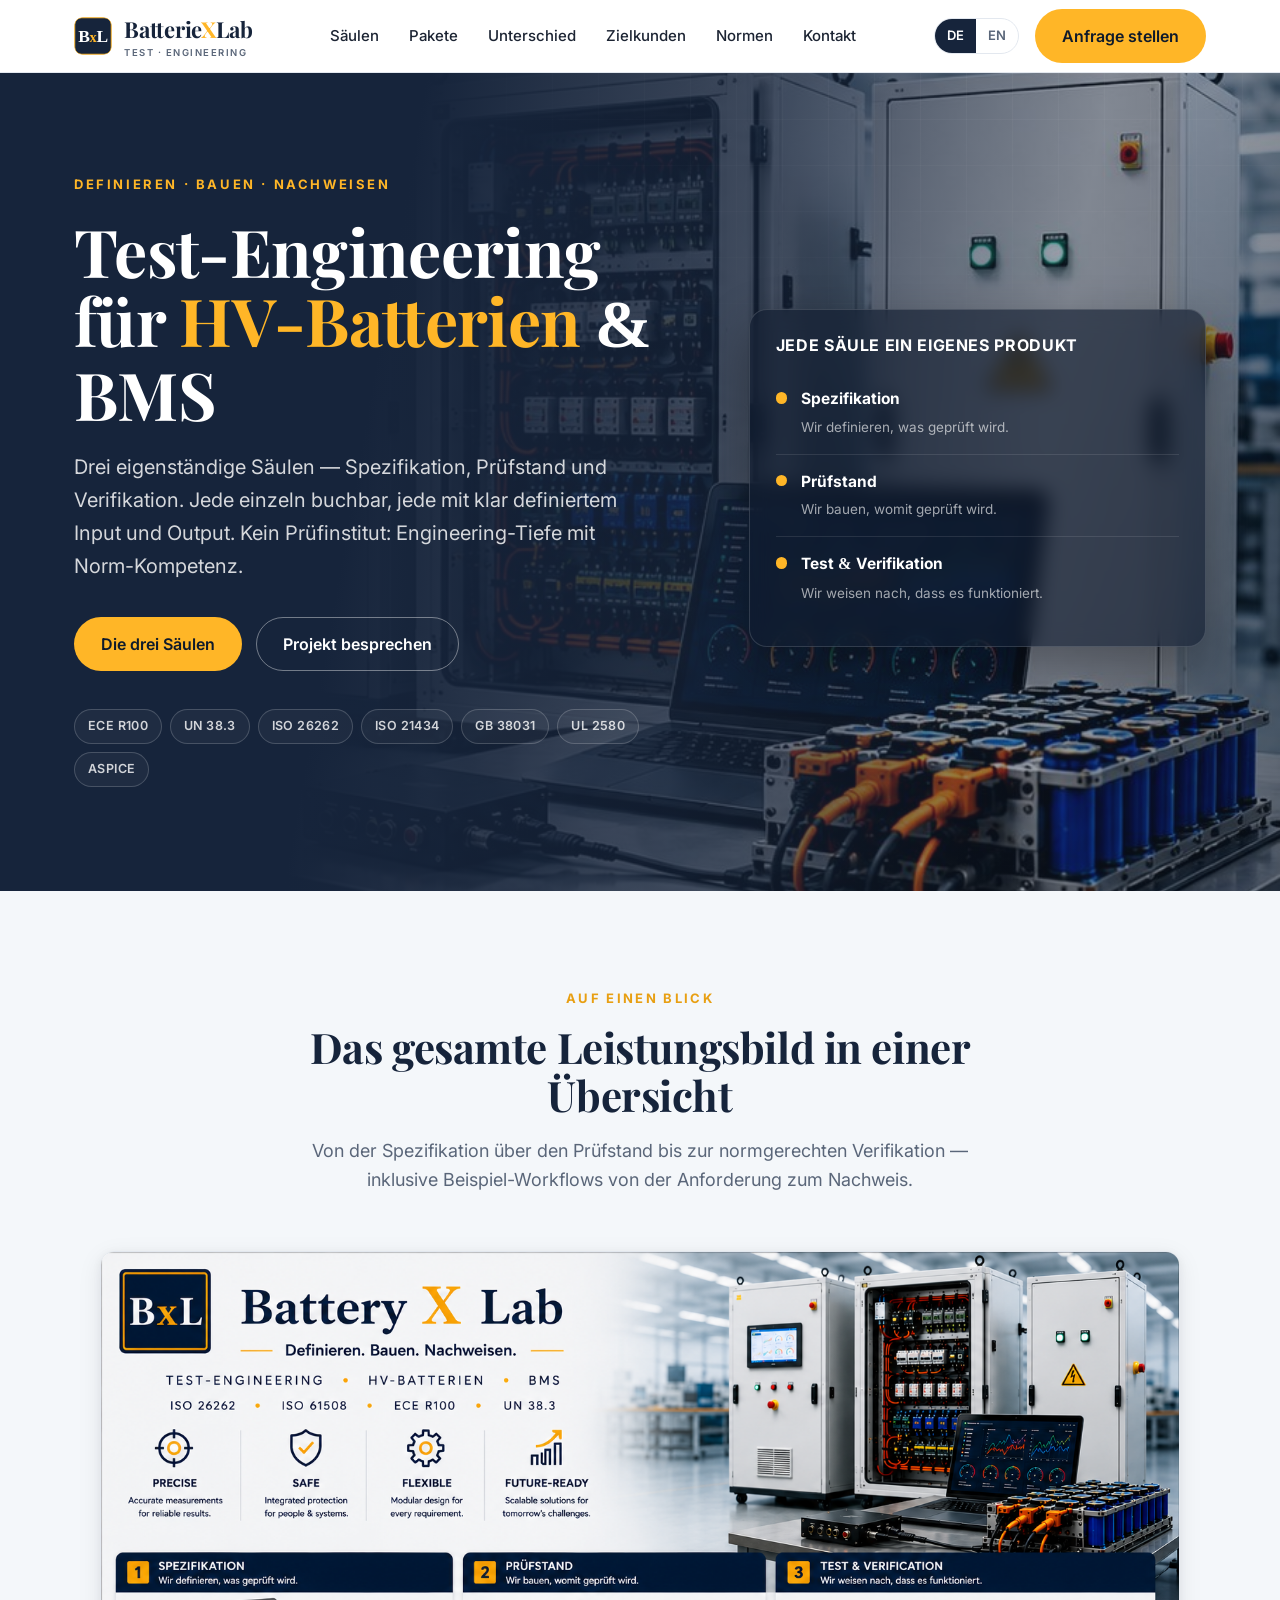
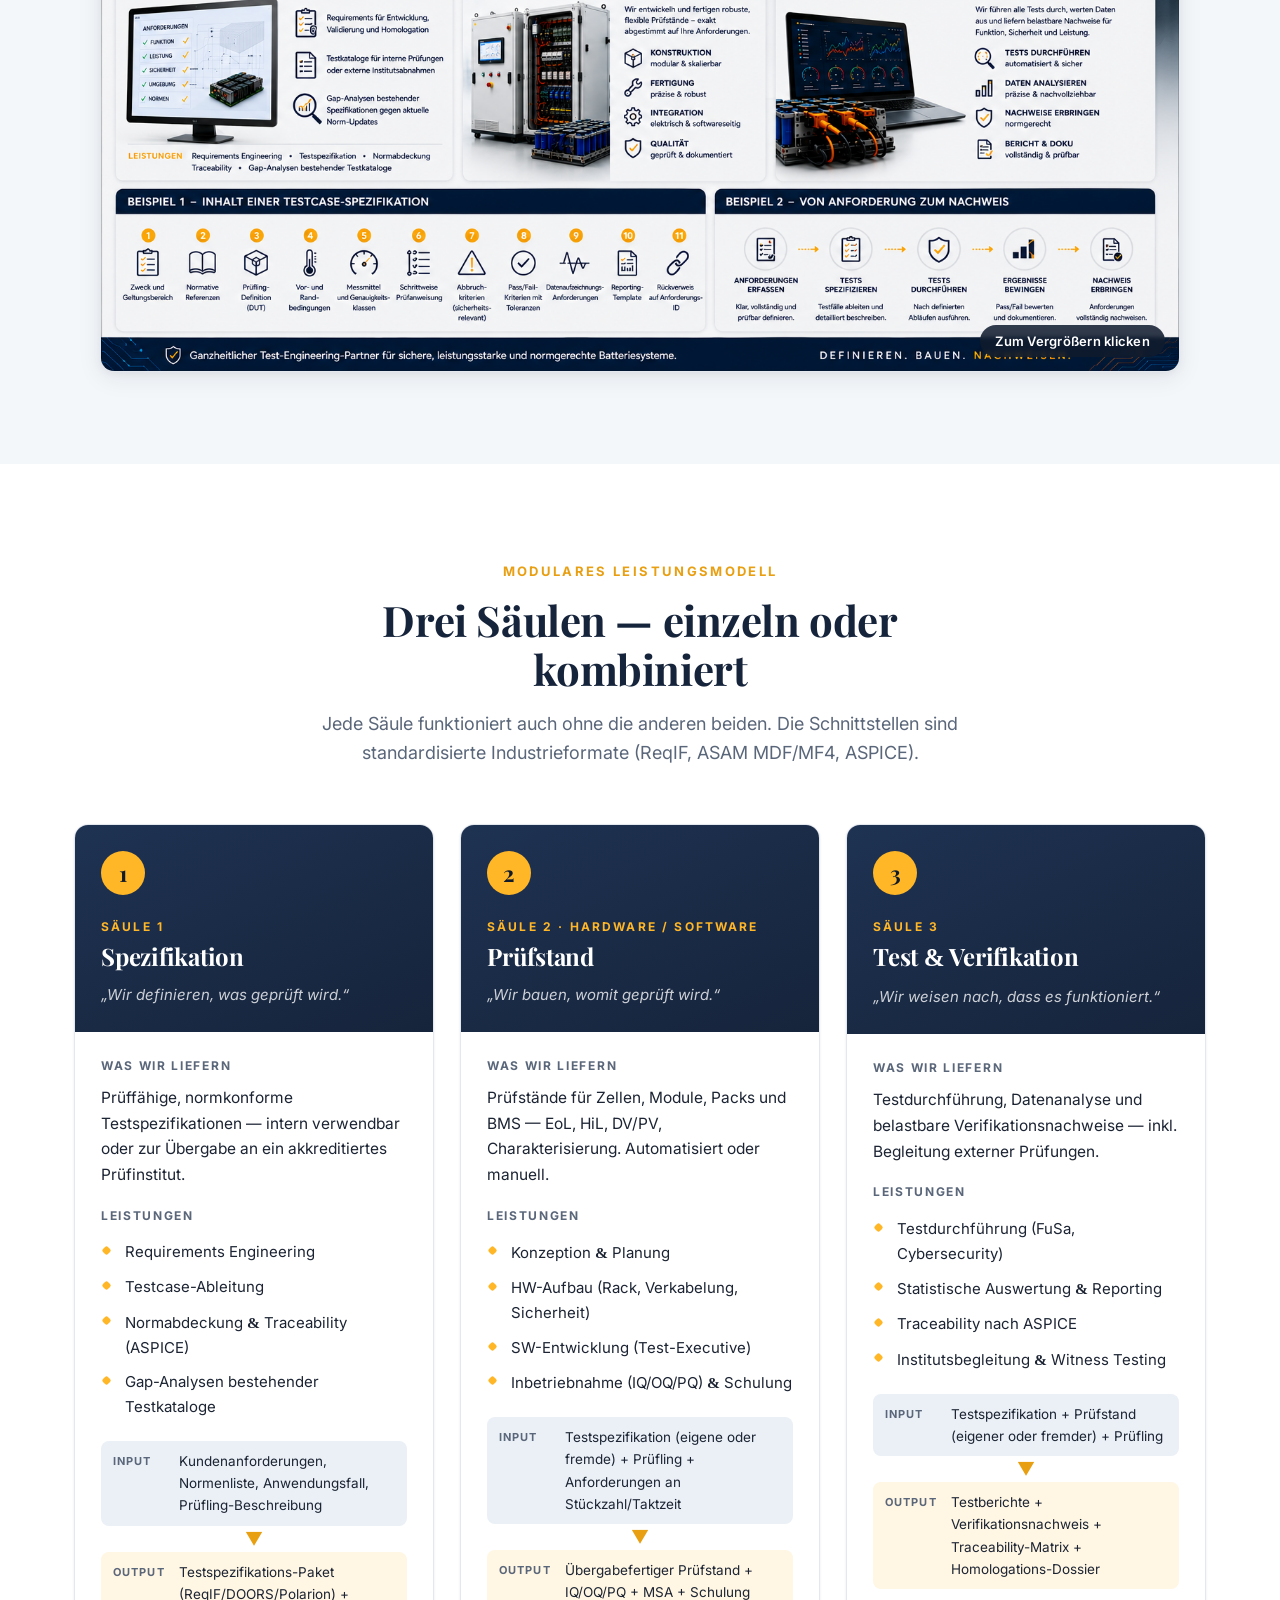
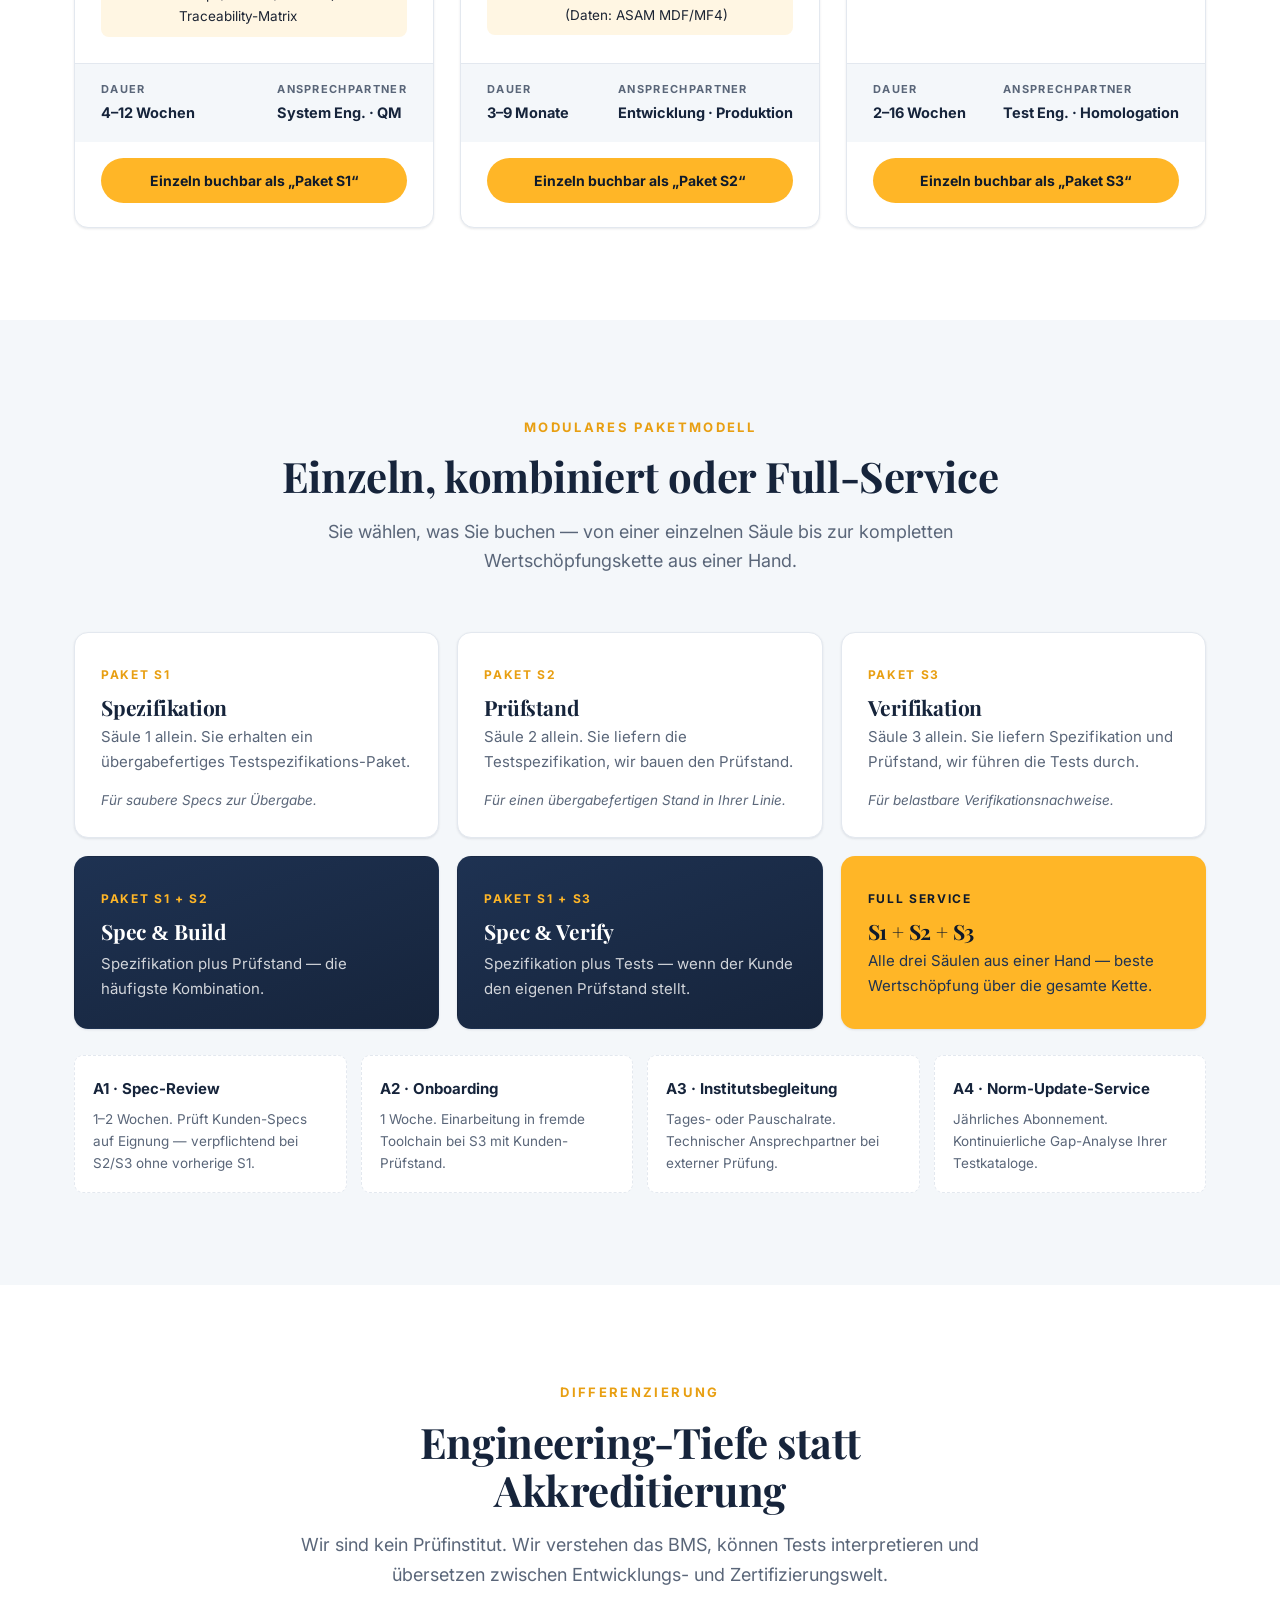
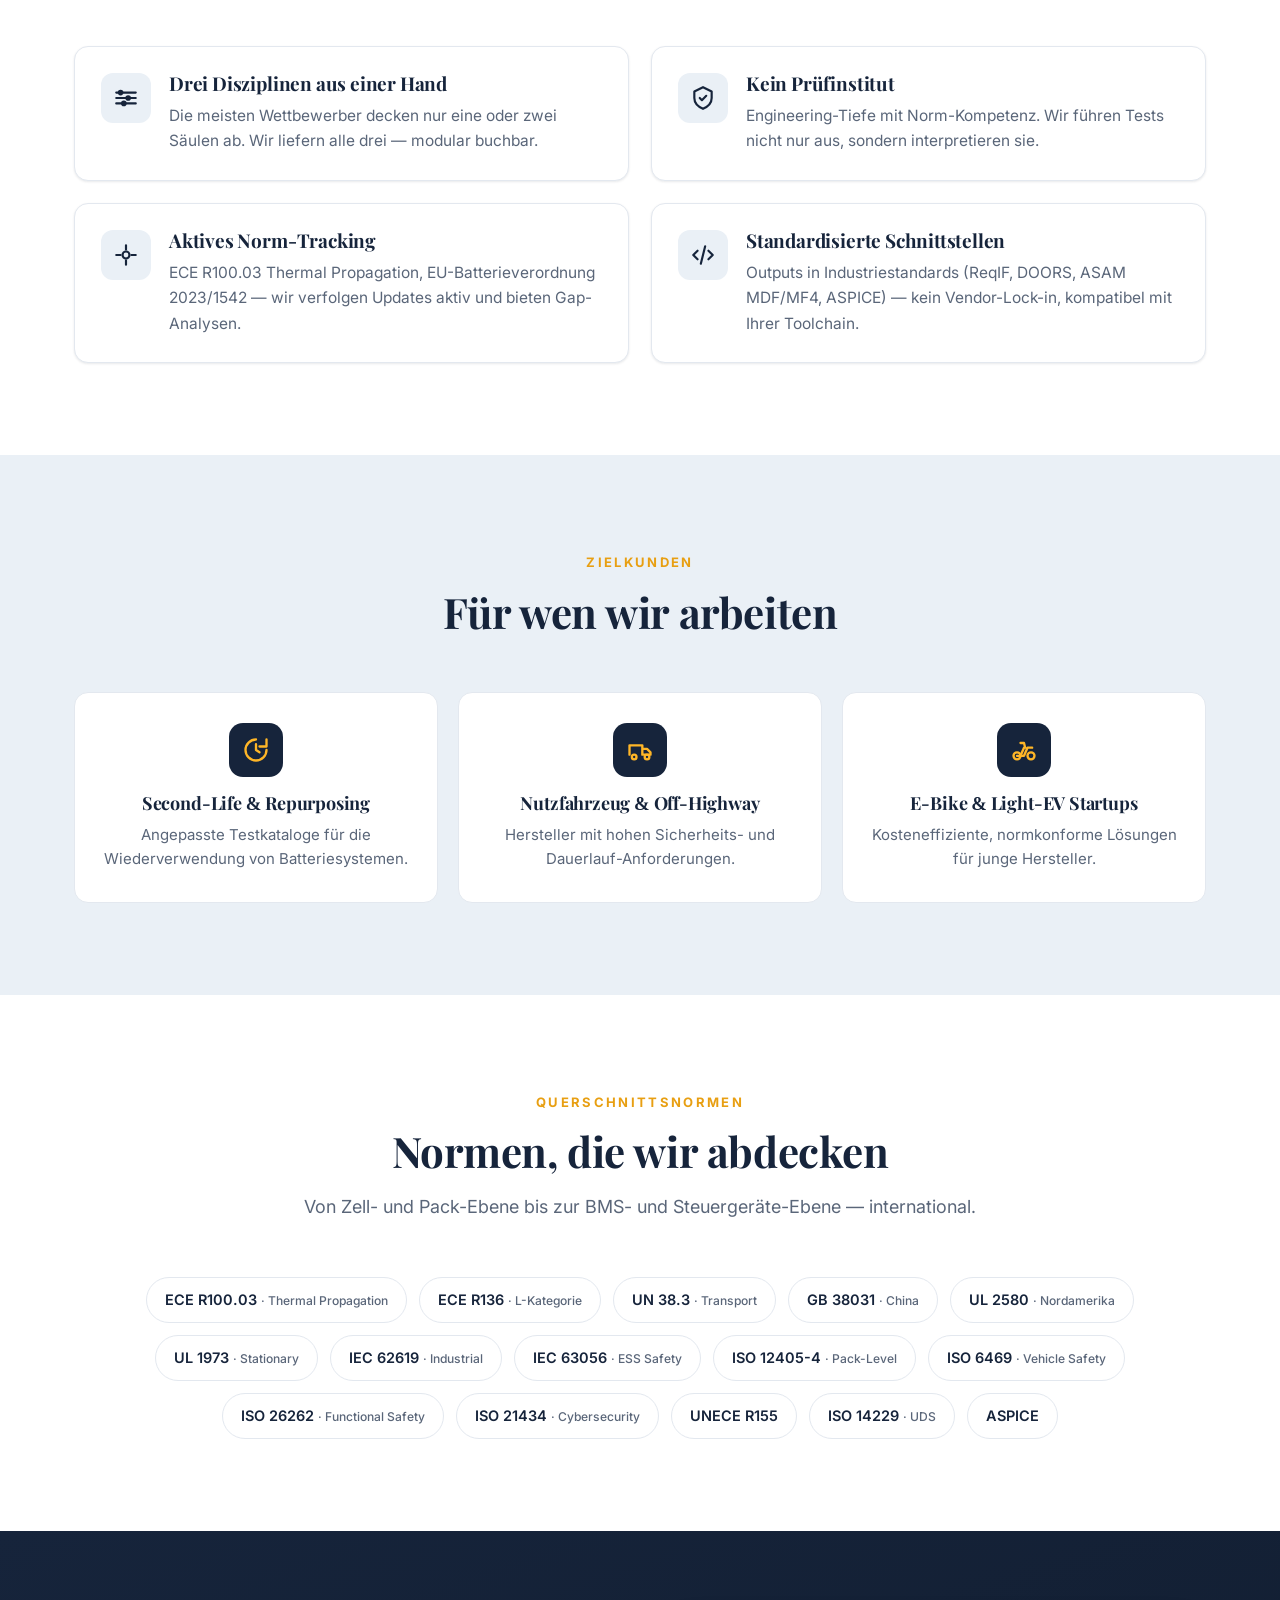
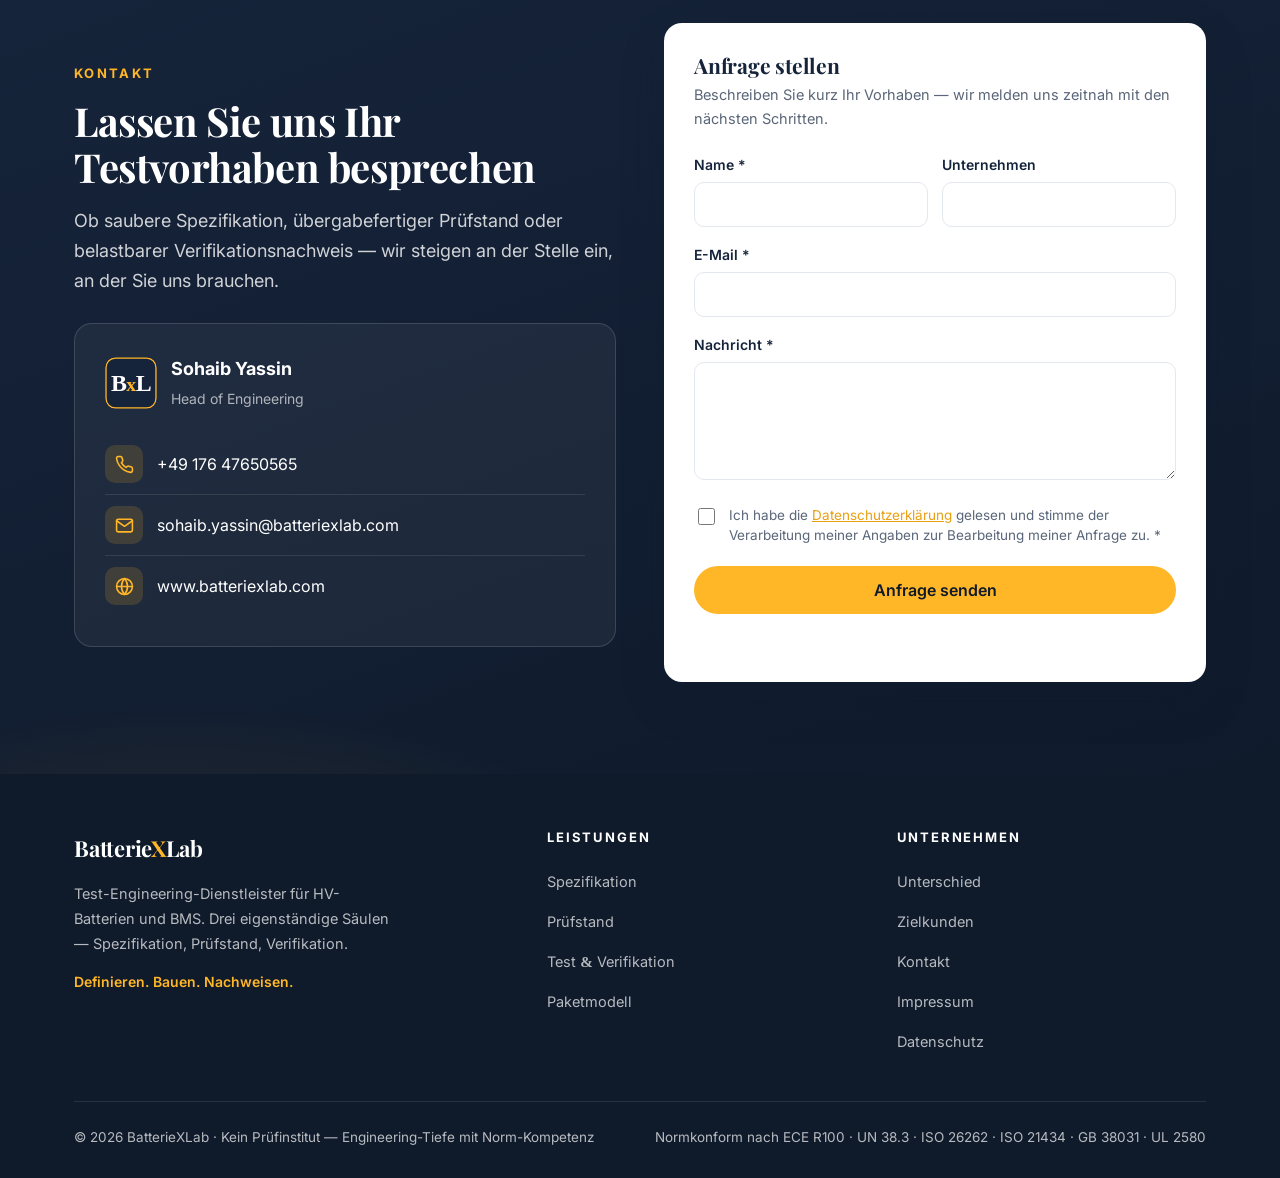
==== index.html @ 917d3665 "Use bullet dots in hero card and remove trust strip Replaces the 1/2/3 numbered circles in the hero " ====
<!DOCTYPE html>
<html lang="de">
<head>
  <script>document.documentElement.className += " js";</script>
  <meta charset="UTF-8" />
  <meta name="viewport" content="width=device-width, initial-scale=1.0" />
  <title>BatterieXLab — Test-Engineering für HV-Batterien & BMS</title>
  <meta name="description" content="Test-Engineering für HV-Batterien und BMS. Drei eigenständige Säulen — Spezifikation, Prüfstand, Verifikation. Einzeln oder kombiniert buchbar. Normkonform nach ECE R100, UN 38.3, ISO 26262, ISO 21434." />
  <meta name="theme-color" content="#16243B" />
  <link rel="icon" type="image/svg+xml" href="assets/favicon.svg" />
  <link rel="canonical" href="https://www.batteriexlab.com/" />
  <link rel="alternate" hreflang="de" href="https://www.batteriexlab.com/" />
  <link rel="alternate" hreflang="en" href="https://www.batteriexlab.com/en.html" />

  <!-- Open Graph -->
  <meta property="og:type" content="website" />
  <meta property="og:title" content="BatterieXLab — Test-Engineering für HV-Batterien & BMS" />
  <meta property="og:description" content="Definieren. Bauen. Nachweisen. Drei eigenständige Säulen für HV-Batterien und BMS." />
  <meta property="og:locale" content="de_DE" />
  <meta property="og:url" content="https://www.batteriexlab.com/" />

  <link rel="preconnect" href="https://fonts.googleapis.com" />
  <link rel="preconnect" href="https://fonts.gstatic.com" crossorigin />
  <link href="https://fonts.googleapis.com/css2?family=Inter:wght@400;500;600;700&family=Playfair+Display:wght@600;700&display=swap" rel="stylesheet" />
  <link rel="stylesheet" href="css/styles.css" />
</head>
<body>

  <!-- ===== Header ===== -->
  <header class="header">
    <div class="container nav">
      <a class="brand" href="index.html" aria-label="BatterieXLab Startseite">
        <img src="assets/logo-bxl.svg" alt="BatterieXLab Logo" />
        <span>
          <span class="wordmark">Batterie<span class="x">X</span>Lab</span>
          <small>Test · Engineering</small>
        </span>
      </a>

      <nav class="nav-links" aria-label="Hauptnavigation">
        <a href="#saeulen">Säulen</a>
        <a href="#pakete">Pakete</a>
        <a href="#unterschied">Unterschied</a>
        <a href="#kunden">Zielkunden</a>
        <a href="#normen">Normen</a>
        <a href="#kontakt">Kontakt</a>
      </nav>

      <div class="nav-actions">
        <div class="lang" role="group" aria-label="Sprache wählen">
          <a href="index.html" class="active" aria-current="page">DE</a>
          <a href="en.html">EN</a>
        </div>
        <a href="#kontakt" class="btn btn--primary desktop-cta">Anfrage stellen</a>
        <button class="nav-toggle" aria-label="Menü" aria-expanded="false"><span></span></button>
      </div>
    </div>
  </header>

  <!-- ===== Hero ===== -->
  <section class="hero">
    <div class="container">
      <div class="hero-grid">
        <div>
          <span class="tagline">Definieren · Bauen · Nachweisen</span>
          <h1>Test-Engineering für <span class="x">HV-Batterien</span> <span class="amp">&amp;</span> BMS</h1>
          <p class="lead">Drei eigenständige Säulen — Spezifikation, Prüfstand und Verifikation. Jede einzeln buchbar, jede mit klar definiertem Input und Output. Kein Prüfinstitut: Engineering-Tiefe mit Norm-Kompetenz.</p>
          <div class="hero-actions">
            <a href="#saeulen" class="btn btn--primary">Die drei Säulen</a>
            <a href="#kontakt" class="btn btn--outline-light">Projekt besprechen</a>
          </div>
          <div class="hero-badges">
            <span>ECE R100</span><span>UN 38.3</span><span>ISO 26262</span>
            <span>ISO 21434</span><span>GB 38031</span><span>UL 2580</span><span>ASPICE</span>
          </div>
        </div>

        <aside class="hero-card" aria-label="Übersicht der drei Säulen">
          <h3>Jede Säule ein eigenes Produkt</h3>
          <div class="hero-pillar">
            <div class="n" aria-hidden="true"></div>
            <div><b>Spezifikation</b><small>Wir definieren, was geprüft wird.</small></div>
          </div>
          <div class="hero-pillar">
            <div class="n" aria-hidden="true"></div>
            <div><b>Prüfstand</b><small>Wir bauen, womit geprüft wird.</small></div>
          </div>
          <div class="hero-pillar">
            <div class="n" aria-hidden="true"></div>
            <div><b>Test <span class="amp">&amp;</span> Verifikation</b><small>Wir weisen nach, dass es funktioniert.</small></div>
          </div>
        </aside>
      </div>
    </div>
  </section>

  <!-- ===== Überblick ===== -->
  <section class="section overview" id="ueberblick">
    <div class="container">
      <div class="section-head reveal">
        <span class="eyebrow">Auf einen Blick</span>
        <h2>Das gesamte Leistungsbild in einer Übersicht</h2>
        <p>Von der Spezifikation über den Prüfstand bis zur normgerechten Verifikation — inklusive Beispiel-Workflows von der Anforderung zum Nachweis.</p>
      </div>
      <figure class="overview-figure reveal">
        <button type="button" class="overview-zoom" data-lightbox="assets/uebersicht.png"
                aria-label="Leistungsübersicht vergrößern">
          <img src="assets/uebersicht.png" loading="lazy" width="1536" height="1024"
               alt="BatterieXLab Leistungsübersicht: die drei Säulen Spezifikation, Prüfstand und Test &amp; Verifikation mit Beispiel-Workflows von der Anforderung zum Nachweis." />
          <span class="overview-hint">Zum Vergrößern klicken</span>
        </button>
      </figure>
    </div>
  </section>

  <!-- ===== Säulen ===== -->
  <section class="section" id="saeulen">
    <div class="container">
      <div class="section-head reveal">
        <span class="eyebrow">Modulares Leistungsmodell</span>
        <h2>Drei Säulen — einzeln oder kombiniert</h2>
        <p>Jede Säule funktioniert auch ohne die anderen beiden. Die Schnittstellen sind standardisierte Industrieformate (ReqIF, ASAM MDF/MF4, ASPICE).</p>
      </div>

      <div class="pillars">

        <!-- Säule 1 -->
        <article class="pillar reveal">
          <div class="pillar-top">
            <div class="pillar-num">1</div>
            <span class="kicker">Säule 1</span>
            <h3>Spezifikation</h3>
            <p class="promise">„Wir definieren, was geprüft wird.“</p>
          </div>
          <div class="pillar-body">
            <p class="label">Was wir liefern</p>
            <p class="desc">Prüffähige, normkonforme Testspezifikationen — intern verwendbar oder zur Übergabe an ein akkreditiertes Prüfinstitut.</p>
            <p class="label">Leistungen</p>
            <ul class="feature-list">
              <li>Requirements Engineering</li>
              <li>Testcase-Ableitung</li>
              <li>Normabdeckung <span class="amp">&amp;</span> Traceability (ASPICE)</li>
              <li>Gap-Analysen bestehender Testkataloge</li>
            </ul>
            <div class="io-flow">
              <div class="io in"><b>Input</b><span>Kundenanforderungen, Normenliste, Anwendungsfall, Prüfling-Beschreibung</span></div>
              <div class="arrow">▼</div>
              <div class="io out"><b>Output</b><span>Testspezifikations-Paket (ReqIF/DOORS/Polarion) + Traceability-Matrix</span></div>
            </div>
          </div>
          <div class="pillar-meta">
            <div><span>Dauer</span><b>4–12 Wochen</b></div>
            <div><span>Ansprechpartner</span><b>System Eng. · QM</b></div>
          </div>
          <div class="pillar-foot"><span class="pillar-tag">Einzeln buchbar als „Paket S1“</span></div>
        </article>

        <!-- Säule 2 -->
        <article class="pillar reveal">
          <div class="pillar-top">
            <div class="pillar-num">2</div>
            <span class="kicker">Säule 2 · Hardware / Software</span>
            <h3>Prüfstand</h3>
            <p class="promise">„Wir bauen, womit geprüft wird.“</p>
          </div>
          <div class="pillar-body">
            <p class="label">Was wir liefern</p>
            <p class="desc">Prüfstände für Zellen, Module, Packs und BMS — EoL, HiL, DV/PV, Charakterisierung. Automatisiert oder manuell.</p>
            <p class="label">Leistungen</p>
            <ul class="feature-list">
              <li>Konzeption <span class="amp">&amp;</span> Planung</li>
              <li>HW-Aufbau (Rack, Verkabelung, Sicherheit)</li>
              <li>SW-Entwicklung (Test-Executive)</li>
              <li>Inbetriebnahme (IQ/OQ/PQ) <span class="amp">&amp;</span> Schulung</li>
            </ul>
            <div class="io-flow">
              <div class="io in"><b>Input</b><span>Testspezifikation (eigene oder fremde) + Prüfling + Anforderungen an Stückzahl/Taktzeit</span></div>
              <div class="arrow">▼</div>
              <div class="io out"><b>Output</b><span>Übergabefertiger Prüfstand + IQ/OQ/PQ + MSA + Schulung (Daten: ASAM MDF/MF4)</span></div>
            </div>
          </div>
          <div class="pillar-meta">
            <div><span>Dauer</span><b>3–9 Monate</b></div>
            <div><span>Ansprechpartner</span><b>Entwicklung · Produktion</b></div>
          </div>
          <div class="pillar-foot"><span class="pillar-tag">Einzeln buchbar als „Paket S2“</span></div>
        </article>

        <!-- Säule 3 -->
        <article class="pillar reveal">
          <div class="pillar-top">
            <div class="pillar-num">3</div>
            <span class="kicker">Säule 3</span>
            <h3>Test <span class="amp">&amp;</span> Verifikation</h3>
            <p class="promise">„Wir weisen nach, dass es funktioniert.“</p>
          </div>
          <div class="pillar-body">
            <p class="label">Was wir liefern</p>
            <p class="desc">Testdurchführung, Datenanalyse und belastbare Verifikationsnachweise — inkl. Begleitung externer Prüfungen.</p>
            <p class="label">Leistungen</p>
            <ul class="feature-list">
              <li>Testdurchführung (FuSa, Cybersecurity)</li>
              <li>Statistische Auswertung <span class="amp">&amp;</span> Reporting</li>
              <li>Traceability nach ASPICE</li>
              <li>Institutsbegleitung <span class="amp">&amp;</span> Witness Testing</li>
            </ul>
            <div class="io-flow">
              <div class="io in"><b>Input</b><span>Testspezifikation + Prüfstand (eigener oder fremder) + Prüfling</span></div>
              <div class="arrow">▼</div>
              <div class="io out"><b>Output</b><span>Testberichte + Verifikationsnachweis + Traceability-Matrix + Homologations-Dossier</span></div>
            </div>
          </div>
          <div class="pillar-meta">
            <div><span>Dauer</span><b>2–16 Wochen</b></div>
            <div><span>Ansprechpartner</span><b>Test Eng. · Homologation</b></div>
          </div>
          <div class="pillar-foot"><span class="pillar-tag">Einzeln buchbar als „Paket S3“</span></div>
        </article>

      </div>
    </div>
  </section>

  <!-- ===== Pakete ===== -->
  <section class="section section--alt" id="pakete">
    <div class="container">
      <div class="section-head reveal">
        <span class="eyebrow">Modulares Paketmodell</span>
        <h2>Einzeln, kombiniert oder Full-Service</h2>
        <p>Sie wählen, was Sie buchen — von einer einzelnen Säule bis zur kompletten Wertschöpfungskette aus einer Hand.</p>
      </div>

      <div class="pkg-grid">
        <div class="pkg reveal">
          <span class="pkg-code">Paket S1</span>
          <h3>Spezifikation</h3>
          <p>Säule 1 allein. Sie erhalten ein übergabefertiges Testspezifikations-Paket.</p>
          <p class="pkg-note">Für saubere Specs zur Übergabe.</p>
        </div>
        <div class="pkg reveal">
          <span class="pkg-code">Paket S2</span>
          <h3>Prüfstand</h3>
          <p>Säule 2 allein. Sie liefern die Testspezifikation, wir bauen den Prüfstand.</p>
          <p class="pkg-note">Für einen übergabefertigen Stand in Ihrer Linie.</p>
        </div>
        <div class="pkg reveal">
          <span class="pkg-code">Paket S3</span>
          <h3>Verifikation</h3>
          <p>Säule 3 allein. Sie liefern Spezifikation und Prüfstand, wir führen die Tests durch.</p>
          <p class="pkg-note">Für belastbare Verifikationsnachweise.</p>
        </div>

        <div class="pkg combo reveal">
          <span class="pkg-code">Paket S1 + S2</span>
          <h3>Spec <span class="amp">&amp;</span> Build</h3>
          <p>Spezifikation plus Prüfstand — die häufigste Kombination.</p>
        </div>
        <div class="pkg combo reveal">
          <span class="pkg-code">Paket S1 + S3</span>
          <h3>Spec <span class="amp">&amp;</span> Verify</h3>
          <p>Spezifikation plus Tests — wenn der Kunde den eigenen Prüfstand stellt.</p>
        </div>
        <div class="pkg full reveal">
          <span class="pkg-code">Full Service</span>
          <h3>S1 + S2 + S3</h3>
          <p>Alle drei Säulen aus einer Hand — beste Wertschöpfung über die gesamte Kette.</p>
        </div>
      </div>

      <div class="addons">
        <div class="addon reveal"><b>A1 · Spec-Review</b><span>1–2 Wochen. Prüft Kunden-Specs auf Eignung — verpflichtend bei S2/S3 ohne vorherige S1.</span></div>
        <div class="addon reveal"><b>A2 · Onboarding</b><span>1 Woche. Einarbeitung in fremde Toolchain bei S3 mit Kunden-Prüfstand.</span></div>
        <div class="addon reveal"><b>A3 · Institutsbegleitung</b><span>Tages- oder Pauschalrate. Technischer Ansprechpartner bei externer Prüfung.</span></div>
        <div class="addon reveal"><b>A4 · Norm-Update-Service</b><span>Jährliches Abonnement. Kontinuierliche Gap-Analyse Ihrer Testkataloge.</span></div>
      </div>
    </div>
  </section>

  <!-- ===== Unterschied ===== -->
  <section class="section" id="unterschied">
    <div class="container">
      <div class="section-head reveal">
        <span class="eyebrow">Differenzierung</span>
        <h2>Engineering-Tiefe statt Akkreditierung</h2>
        <p>Wir sind kein Prüfinstitut. Wir verstehen das BMS, können Tests interpretieren und übersetzen zwischen Entwicklungs- und Zertifizierungswelt.</p>
      </div>

      <div class="diff-grid">
        <div class="diff reveal">
          <div class="ic" aria-hidden="true"><svg viewBox="0 0 24 24" fill="none" stroke-width="2" stroke-linecap="round" stroke-linejoin="round"><path d="M3 7h18M3 12h18M3 17h18"/><circle cx="7" cy="7" r="1.6" fill="currentColor"/><circle cx="14" cy="12" r="1.6" fill="currentColor"/><circle cx="10" cy="17" r="1.6" fill="currentColor"/></svg></div>
          <div><h3>Drei Disziplinen aus einer Hand</h3><p>Die meisten Wettbewerber decken nur eine oder zwei Säulen ab. Wir liefern alle drei — modular buchbar.</p></div>
        </div>
        <div class="diff reveal">
          <div class="ic" aria-hidden="true"><svg viewBox="0 0 24 24" fill="none" stroke-width="2" stroke-linecap="round" stroke-linejoin="round"><path d="M12 2 4 6v6c0 5 3.5 8 8 10 4.5-2 8-5 8-10V6z"/><path d="m9 12 2 2 4-4"/></svg></div>
          <div><h3>Kein Prüfinstitut</h3><p>Engineering-Tiefe mit Norm-Kompetenz. Wir führen Tests nicht nur aus, sondern interpretieren sie.</p></div>
        </div>
        <div class="diff reveal">
          <div class="ic" aria-hidden="true"><svg viewBox="0 0 24 24" fill="none" stroke-width="2" stroke-linecap="round" stroke-linejoin="round"><path d="M12 3v4M12 17v4M3 12h4M17 12h4"/><circle cx="12" cy="12" r="3.2"/></svg></div>
          <div><h3>Aktives Norm-Tracking</h3><p>ECE R100.03 Thermal Propagation, EU-Batterieverordnung 2023/1542 — wir verfolgen Updates aktiv und bieten Gap-Analysen.</p></div>
        </div>
        <div class="diff reveal">
          <div class="ic" aria-hidden="true"><svg viewBox="0 0 24 24" fill="none" stroke-width="2" stroke-linecap="round" stroke-linejoin="round"><path d="M7 8 3 12l4 4M17 8l4 4-4 4M14 4l-4 16"/></svg></div>
          <div><h3>Standardisierte Schnittstellen</h3><p>Outputs in Industriestandards (ReqIF, DOORS, ASAM MDF/MF4, ASPICE) — kein Vendor-Lock-in, kompatibel mit Ihrer Toolchain.</p></div>
        </div>
      </div>
    </div>
  </section>

  <!-- ===== Zielkunden ===== -->
  <section class="section section--soft" id="kunden">
    <div class="container">
      <div class="section-head reveal">
        <span class="eyebrow">Zielkunden</span>
        <h2>Für wen wir arbeiten</h2>
      </div>
      <div class="audience">
        <div class="aud reveal">
          <div class="ic" aria-hidden="true"><svg viewBox="0 0 24 24" fill="none" stroke-width="2" stroke-linecap="round" stroke-linejoin="round"><path d="M21 12a9 9 0 1 1-9-9"/><path d="M21 3v6h-6"/><path d="M12 7v5l3 2"/></svg></div>
          <h3>Second-Life <span class="amp">&amp;</span> Repurposing</h3>
          <p>Angepasste Testkataloge für die Wiederverwendung von Batteriesystemen.</p>
        </div>
        <div class="aud reveal">
          <div class="ic" aria-hidden="true"><svg viewBox="0 0 24 24" fill="none" stroke-width="2" stroke-linecap="round" stroke-linejoin="round"><path d="M3 16V8h11v8M14 11h4l3 3v2h-7"/><circle cx="7" cy="18" r="2"/><circle cx="18" cy="18" r="2"/></svg></div>
          <h3>Nutzfahrzeug <span class="amp">&amp;</span> Off-Highway</h3>
          <p>Hersteller mit hohen Sicherheits- und Dauerlauf-Anforderungen.</p>
        </div>
        <div class="aud reveal">
          <div class="ic" aria-hidden="true"><svg viewBox="0 0 24 24" fill="none" stroke-width="2" stroke-linecap="round" stroke-linejoin="round"><circle cx="6" cy="17" r="3"/><circle cx="18" cy="17" r="3"/><path d="M6 17h6l3-7h4M9 17l3-7M9 6h3l1 4"/></svg></div>
          <h3>E-Bike <span class="amp">&amp;</span> Light-EV Startups</h3>
          <p>Kosteneffiziente, normkonforme Lösungen für junge Hersteller.</p>
        </div>
      </div>
    </div>
  </section>

  <!-- ===== Normen ===== -->
  <section class="section" id="normen">
    <div class="container">
      <div class="section-head reveal">
        <span class="eyebrow">Querschnittsnormen</span>
        <h2>Normen, die wir abdecken</h2>
        <p>Von Zell- und Pack-Ebene bis zur BMS- und Steuergeräte-Ebene — international.</p>
      </div>
      <div class="standards reveal">
        <span>ECE R100.03 <small>· Thermal Propagation</small></span>
        <span>ECE R136 <small>· L-Kategorie</small></span>
        <span>UN 38.3 <small>· Transport</small></span>
        <span>GB 38031 <small>· China</small></span>
        <span>UL 2580 <small>· Nordamerika</small></span>
        <span>UL 1973 <small>· Stationary</small></span>
        <span>IEC 62619 <small>· Industrial</small></span>
        <span>IEC 63056 <small>· ESS Safety</small></span>
        <span>ISO 12405-4 <small>· Pack-Level</small></span>
        <span>ISO 6469 <small>· Vehicle Safety</small></span>
        <span>ISO 26262 <small>· Functional Safety</small></span>
        <span>ISO 21434 <small>· Cybersecurity</small></span>
        <span>UNECE R155</span>
        <span>ISO 14229 <small>· UDS</small></span>
        <span>ASPICE</span>
      </div>
    </div>
  </section>

  <!-- ===== Kontakt / CTA ===== -->
  <section class="section cta" id="kontakt">
    <div class="container">
      <div class="cta-grid">
        <div class="reveal">
          <span class="eyebrow" style="color:var(--yellow)">Kontakt</span>
          <h2>Lassen Sie uns Ihr Testvorhaben besprechen</h2>
          <p>Ob saubere Spezifikation, übergabefertiger Prüfstand oder belastbarer Verifikationsnachweis — wir steigen an der Stelle ein, an der Sie uns brauchen.</p>

          <div class="contact-card" style="margin-top:28px">
            <div class="who">
              <img src="assets/logo-bxl.svg" alt="BatterieXLab" />
              <div><b>Sohaib Yassin</b><span>Head of Engineering</span></div>
            </div>
            <ul class="contact-list">
              <li>
                <span class="ic" aria-hidden="true"><svg viewBox="0 0 24 24" fill="none" stroke-width="2" stroke-linecap="round" stroke-linejoin="round"><path d="M22 16.9v3a2 2 0 0 1-2.2 2 19.8 19.8 0 0 1-8.6-3.1 19.5 19.5 0 0 1-6-6A19.8 19.8 0 0 1 2 4.2 2 2 0 0 1 4 2h3a2 2 0 0 1 2 1.7c.1.9.4 1.8.7 2.7a2 2 0 0 1-.5 2.1L8.1 9.8a16 16 0 0 0 6 6l1.3-1.3a2 2 0 0 1 2.1-.4c.9.3 1.8.6 2.7.7A2 2 0 0 1 22 16.9z"/></svg></span>
                <a href="tel:+4917647650565">+49 176 47650565</a>
              </li>
              <li>
                <span class="ic" aria-hidden="true"><svg viewBox="0 0 24 24" fill="none" stroke-width="2" stroke-linecap="round" stroke-linejoin="round"><rect x="2" y="4" width="20" height="16" rx="2"/><path d="m2 6 10 7L22 6"/></svg></span>
                <a href="mailto:sohaib.yassin@batteriexlab.com">sohaib.yassin@batteriexlab.com</a>
              </li>
              <li>
                <span class="ic" aria-hidden="true"><svg viewBox="0 0 24 24" fill="none" stroke-width="2" stroke-linecap="round" stroke-linejoin="round"><circle cx="12" cy="12" r="10"/><path d="M2 12h20M12 2a15 15 0 0 1 0 20 15 15 0 0 1 0-20z"/></svg></span>
                <a href="https://www.batteriexlab.com">www.batteriexlab.com</a>
              </li>
            </ul>
          </div>
        </div>

        <div class="form-card reveal">
          <h3>Anfrage stellen</h3>
          <p class="sub">Beschreiben Sie kurz Ihr Vorhaben — wir melden uns zeitnah mit den nächsten Schritten.</p>
          <form id="contactForm" method="post" action="https://api.web3forms.com/submit" novalidate
                data-sending="Wird gesendet…"
                data-sent="Vielen Dank! Ihre Anfrage wurde gesendet. Wir melden uns zeitnah."
                data-error="Senden fehlgeschlagen. Bitte schreiben Sie uns direkt per E-Mail.">
            <input type="hidden" name="access_key" value="f67b722f-2fc1-46ea-b457-843d5301f17c" />
            <input type="hidden" name="subject" value="Neue Anfrage über batteriexlab.com" />
            <input type="hidden" name="from_name" value="BatterieXLab Website" />
            <input type="hidden" name="redirect" value="false" />
            <input type="hidden" name="lang" value="de" />
            <div class="hp" aria-hidden="true">
              <label>Website lassen Sie bitte leer<input type="text" name="botcheck" tabindex="-1" autocomplete="off" /></label>
            </div>
            <div class="field-row">
              <div class="field">
                <label for="cf-name">Name *</label>
                <input id="cf-name" name="name" type="text" required autocomplete="name" />
              </div>
              <div class="field">
                <label for="cf-company">Unternehmen</label>
                <input id="cf-company" name="company" type="text" autocomplete="organization" />
              </div>
            </div>
            <div class="field">
              <label for="cf-email">E-Mail *</label>
              <input id="cf-email" name="email" type="email" required autocomplete="email" />
            </div>
            <div class="field">
              <label for="cf-message">Nachricht *</label>
              <textarea id="cf-message" name="message" required></textarea>
            </div>
            <label class="consent">
              <input type="checkbox" name="consent" value="1" required />
              <span>Ich habe die <a href="datenschutz.html" target="_blank" rel="noopener">Datenschutzerklärung</a> gelesen und stimme der Verarbeitung meiner Angaben zur Bearbeitung meiner Anfrage zu. *</span>
            </label>
            <button type="submit" class="btn btn--primary">Anfrage senden</button>
            <p class="form-status" role="status" aria-live="polite"></p>
          </form>
        </div>
      </div>
    </div>
  </section>

  <!-- ===== Footer ===== -->
  <footer class="footer">
    <div class="container">
      <div class="footer-grid">
        <div>
          <div class="brand">
            <span class="wordmark">Batterie<span class="x">X</span>Lab</span>
          </div>
          <p class="footer-about">Test-Engineering-Dienstleister für HV-Batterien und BMS. Drei eigenständige Säulen — Spezifikation, Prüfstand, Verifikation.</p>
          <p class="footer-tag">Definieren. Bauen. Nachweisen.</p>
        </div>
        <div>
          <h4>Leistungen</h4>
          <ul class="footer-links">
            <li><a href="#saeulen">Spezifikation</a></li>
            <li><a href="#saeulen">Prüfstand</a></li>
            <li><a href="#saeulen">Test <span class="amp">&amp;</span> Verifikation</a></li>
            <li><a href="#pakete">Paketmodell</a></li>
          </ul>
        </div>
        <div>
          <h4>Unternehmen</h4>
          <ul class="footer-links">
            <li><a href="#unterschied">Unterschied</a></li>
            <li><a href="#kunden">Zielkunden</a></li>
            <li><a href="#kontakt">Kontakt</a></li>
            <li><a href="impressum.html">Impressum</a></li>
            <li><a href="datenschutz.html">Datenschutz</a></li>
          </ul>
        </div>
      </div>
      <div class="footer-bottom">
        <span>© <span id="year">2026</span> BatterieXLab · Kein Prüfinstitut — Engineering-Tiefe mit Norm-Kompetenz</span>
        <span>Normkonform nach ECE R100 · UN 38.3 · ISO 26262 · ISO 21434 · GB 38031 · UL 2580</span>
      </div>
    </div>
  </footer>

  <!-- Lightbox for the overview graphic -->
  <div class="lightbox" id="lightbox" hidden>
    <button type="button" class="lightbox-close" aria-label="Schließen">&times;</button>
    <img src="" alt="" />
  </div>

  <script src="js/main.js"></script>
</body>
</html>
---- css/styles.css ----
/* ===========================================================
   BatterieXLab — Design System
   Navy #16243B · Yellow #FFB627 · Serif headings + Sans body
   =========================================================== */

:root {
  --navy:        #16243B;
  --navy-900:    #0F1A2B;
  --navy-700:    #1E3252;
  --navy-600:    #2A4670;
  --yellow:      #FFB627;
  --yellow-600:  #E89F12;
  --ink:         #1C2433;
  --muted:       #5A6679;
  --line:        #E3E8EF;
  --bg:          #FFFFFF;
  --bg-alt:      #F4F7FA;
  --bg-soft:     #EAF0F6;
  --white:       #FFFFFF;

  --maxw: 1180px;
  --radius: 14px;
  --radius-sm: 9px;
  --shadow-sm: 0 1px 3px rgba(16,26,43,.06), 0 1px 2px rgba(16,26,43,.04);
  --shadow-md: 0 6px 24px rgba(16,26,43,.08), 0 2px 8px rgba(16,26,43,.05);
  --shadow-lg: 0 18px 50px rgba(16,26,43,.14);

  --serif: "Playfair Display", Georgia, "Times New Roman", serif;
  --sans: "Inter", -apple-system, BlinkMacSystemFont, "Segoe UI", Roboto, Arial, sans-serif;
}

/* ---------- Reset ---------- */
*,*::before,*::after { box-sizing: border-box; }
html { scroll-behavior: smooth; -webkit-text-size-adjust: 100%; }
body {
  margin: 0;
  font-family: var(--sans);
  color: var(--ink);
  background: var(--bg);
  line-height: 1.65;
  font-size: 17px;
  -webkit-font-smoothing: antialiased;
}
img, svg { display: block; max-width: 100%; }
a { color: inherit; text-decoration: none; }
ul { margin: 0; padding: 0; list-style: none; }
h1,h2,h3,h4 { margin: 0; font-family: var(--serif); font-weight: 700; line-height: 1.15; color: var(--navy); letter-spacing: -.01em; }
p { margin: 0; }

/* Refined ampersand: clean system serif "&" everywhere (no Playfair — avoids the
   ornate Playfair ampersand and the font-swap flash). */
.amp { font-family: Georgia, "Times New Roman", "Times", serif; font-style: normal; font-weight: 600; font-size: 1.04em; letter-spacing: 0; }

/* ---------- Layout ---------- */
.container { width: 100%; max-width: var(--maxw); margin: 0 auto; padding: 0 24px; }
.section { padding: 92px 0; }
.section--alt { background: var(--bg-alt); }
.section--soft { background: var(--bg-soft); }
.section-head { max-width: 720px; margin: 0 auto 56px; text-align: center; }
.section-head.left { margin-left: 0; text-align: left; }
.eyebrow {
  display: inline-block;
  font-family: var(--sans);
  font-size: 13px; font-weight: 700;
  letter-spacing: .18em; text-transform: uppercase;
  color: var(--yellow-600);
  margin-bottom: 14px;
}
.section-head h2 { font-size: clamp(28px, 4vw, 42px); }
.section-head p { margin-top: 16px; color: var(--muted); font-size: 18px; }

/* ---------- Buttons ---------- */
.btn {
  display: inline-flex; align-items: center; gap: 9px;
  font-family: var(--sans); font-weight: 600; font-size: 16px;
  padding: 13px 26px; border-radius: 999px;
  border: 1.5px solid transparent; cursor: pointer;
  transition: transform .15s ease, background .2s ease, box-shadow .2s ease, color .2s ease;
}
.btn:active { transform: translateY(1px); }
.btn--primary { background: var(--yellow); color: var(--navy-900); }
.btn--primary:hover { background: var(--yellow-600); box-shadow: 0 8px 22px rgba(255,182,39,.35); }
.btn--ghost { background: transparent; color: var(--navy); border-color: var(--line); }
.btn--ghost:hover { border-color: var(--navy); background: var(--navy); color: #fff; }
.btn--light { background: #fff; color: var(--navy-900); }
.btn--light:hover { background: var(--yellow); }
.btn--outline-light { background: transparent; color: #fff; border-color: rgba(255,255,255,.4); }
.btn--outline-light:hover { border-color: var(--yellow); color: var(--yellow); }

/* ---------- Wordmark ---------- */
.wordmark {
  font-family: var(--serif); font-weight: 700;
  color: var(--navy); white-space: nowrap; letter-spacing: -.01em;
}
.wordmark .x { color: var(--yellow); }
.on-dark .wordmark, .wordmark--light { color: #fff; }

/* ---------- Header / Nav ---------- */
.header {
  position: sticky; top: 0; z-index: 50;
  background: rgba(255,255,255,.88);
  backdrop-filter: saturate(180%) blur(12px);
  border-bottom: 1px solid var(--line);
}
.nav { display: flex; align-items: center; justify-content: space-between; height: 72px; }
.brand { display: flex; align-items: center; gap: 12px; }
.brand img { width: 38px; height: 38px; border-radius: 9px; }
.brand .wordmark { font-size: 22px; }
.brand small {
  display: block; font-family: var(--sans); font-weight: 600;
  font-size: 9.5px; letter-spacing: .16em; text-transform: uppercase;
  color: var(--muted); margin-top: -2px;
}
.nav-links { display: flex; align-items: center; gap: 30px; }
.nav-links a {
  font-size: 15px; font-weight: 500; color: var(--ink);
  transition: color .15s ease; position: relative;
}
.nav-links a:hover { color: var(--yellow-600); }
.nav-actions { display: flex; align-items: center; gap: 16px; }

/* Language switch */
.lang {
  display: inline-flex; border: 1px solid var(--line); border-radius: 999px; overflow: hidden;
  font-size: 13px; font-weight: 600;
}
.lang a { padding: 6px 12px; color: var(--muted); transition: background .15s, color .15s; }
.lang a.active { background: var(--navy); color: #fff; }
.lang a:not(.active):hover { background: var(--bg-alt); }

.nav-toggle {
  display: none; width: 44px; height: 44px; border: 0; background: transparent;
  cursor: pointer; align-items: center; justify-content: center;
}
.nav-toggle span { position: relative; width: 22px; height: 2px; background: var(--navy); transition: .2s; }
.nav-toggle span::before, .nav-toggle span::after {
  content: ""; position: absolute; left: 0; width: 22px; height: 2px; background: var(--navy); transition: .2s;
}
.nav-toggle span::before { top: -7px; }
.nav-toggle span::after { top: 7px; }
.nav-toggle[aria-expanded="true"] span { background: transparent; }
.nav-toggle[aria-expanded="true"] span::before { top: 0; transform: rotate(45deg); }
.nav-toggle[aria-expanded="true"] span::after { top: 0; transform: rotate(-45deg); }

/* ---------- Hero ---------- */
.hero {
  position: relative; overflow: hidden;
  background:
    radial-gradient(1100px 500px at 78% -8%, rgba(255,182,39,.10), transparent 60%),
    linear-gradient(160deg, var(--navy) 0%, var(--navy-900) 60%, #0B1422 100%);
  color: #fff;
  padding: 96px 0 104px;
}
/* Equipment photo layer, revealed on the right; navy overlay keeps left text crisp */
.hero::before {
  content: ""; position: absolute; inset: 0; z-index: 0; pointer-events: none;
  background:
    linear-gradient(100deg,
      var(--navy) 30%,
      rgba(22,36,59,.78) 56%,
      rgba(22,36,59,.42) 78%,
      rgba(11,20,34,.55) 100%),
    url("../assets/hero-lab.jpg") right center / cover no-repeat;
}
.hero::after {
  content: ""; position: absolute; inset: 0; pointer-events: none;
  background-image:
    linear-gradient(rgba(255,255,255,.04) 1px, transparent 1px),
    linear-gradient(90deg, rgba(255,255,255,.04) 1px, transparent 1px);
  background-size: 46px 46px;
  mask-image: radial-gradient(900px 480px at 80% 0%, #000 0%, transparent 70%);
}
.hero .container { position: relative; z-index: 1; }
.hero-grid { display: grid; grid-template-columns: 1.15fr .85fr; gap: 56px; align-items: center; }
.hero h1 { color: #fff; font-size: clamp(38px, 6vw, 66px); line-height: 1.04; }
.hero h1 .x { color: var(--yellow); }
.hero .tagline {
  display: inline-block; margin-bottom: 22px;
  font-family: var(--sans); font-weight: 700; font-size: 13px;
  letter-spacing: .2em; text-transform: uppercase; color: var(--yellow);
}
.hero .lead { margin-top: 22px; font-size: 20px; color: rgba(255,255,255,.82); max-width: 560px; }
.hero-actions { margin-top: 34px; display: flex; gap: 14px; flex-wrap: wrap; }
.hero-badges { margin-top: 38px; display: flex; flex-wrap: wrap; gap: 8px; }
.hero-badges span {
  font-size: 12.5px; font-weight: 600; letter-spacing: .03em;
  color: rgba(255,255,255,.8);
  border: 1px solid rgba(255,255,255,.18); border-radius: 999px;
  padding: 6px 13px; background: rgba(255,255,255,.04);
}

/* Hero side card — three pillars preview */
.hero-card {
  background: rgba(16,27,46,.62);
  border: 1px solid rgba(255,255,255,.14);
  border-radius: 18px; padding: 26px;
  backdrop-filter: blur(10px);
  box-shadow: 0 18px 50px rgba(0,0,0,.32);
}
.hero-card h3 { color: #fff; font-size: 16px; font-family: var(--sans); font-weight: 700; letter-spacing: .04em; text-transform: uppercase; margin-bottom: 18px; }
.hero-pillar { display: flex; gap: 14px; padding: 14px 0; border-top: 1px solid rgba(255,255,255,.1); }
.hero-pillar:first-of-type { border-top: 0; }
.hero-pillar .n {
  flex: none; width: 11.4px; height: 11.4px; border-radius: 50%;
  background: var(--yellow); margin-top: 6px;
}
.hero-pillar b { color: #fff; font-size: 15.5px; display: block; }
.hero-pillar small { color: rgba(255,255,255,.62); font-size: 13.5px; }

/* ---------- Overview graphic ---------- */
.overview { background: var(--bg-alt); }
.overview-figure { margin: 0 auto; max-width: 1080px; }
.overview-zoom {
  display: block; width: 100%; padding: 0; cursor: zoom-in;
  background: #fff; border: 1px solid var(--line); border-radius: var(--radius);
  overflow: hidden; position: relative; box-shadow: var(--shadow-md);
  transition: box-shadow .25s ease, transform .25s ease;
}
.overview-zoom:hover { box-shadow: var(--shadow-lg); transform: translateY(-2px); }
.overview-zoom:focus-visible { outline: 3px solid var(--yellow); outline-offset: 3px; }
.overview-zoom img { display: block; width: 100%; height: auto; }
.overview-hint {
  position: absolute; bottom: 14px; right: 14px;
  background: rgba(16,27,46,.86); color: #fff;
  font-family: var(--sans); font-size: 13px; font-weight: 600; letter-spacing: .02em;
  padding: 8px 15px; border-radius: 999px; backdrop-filter: blur(2px);
}

/* ---------- Lightbox ---------- */
.lightbox {
  position: fixed; inset: 0; z-index: 1000;
  background: rgba(8,14,24,.93);
  display: flex; align-items: center; justify-content: center; padding: 24px;
}
.lightbox[hidden] { display: none; }
.lightbox img { max-width: 96vw; max-height: 92vh; border-radius: 8px; box-shadow: 0 30px 90px rgba(0,0,0,.5); }
.lightbox-close {
  position: absolute; top: 14px; right: 22px;
  background: none; border: 0; color: #fff; font-size: 42px; line-height: 1;
  cursor: pointer; padding: 6px 12px;
}
.lightbox-close:hover { color: var(--yellow); }

/* ---------- Trust strip ---------- */
.trust { background: var(--navy-900); padding: 22px 0; }
.trust .row { display: flex; flex-wrap: wrap; align-items: center; justify-content: center; gap: 14px 30px; }
.trust span { color: rgba(255,255,255,.72); font-size: 14px; font-weight: 600; letter-spacing: .04em; }
.trust .dot { color: var(--yellow); }

/* ---------- Pillars ---------- */
.pillars { display: grid; grid-template-columns: repeat(3, 1fr); gap: 26px; }
.pillar {
  display: flex; flex-direction: column;
  background: #fff; border: 1px solid var(--line); border-radius: var(--radius);
  overflow: hidden; box-shadow: var(--shadow-sm);
  transition: transform .2s ease, box-shadow .2s ease, border-color .2s ease;
}
.pillar:hover { transform: translateY(-5px); box-shadow: var(--shadow-lg); border-color: #cfd9e6; }
.pillar-top {
  background: linear-gradient(155deg, var(--navy-700), var(--navy));
  color: #fff; padding: 26px 26px 24px; position: relative;
}
.pillar-num {
  width: 44px; height: 44px; border-radius: 50%;
  background: var(--yellow); color: var(--navy-900);
  font-family: var(--serif); font-weight: 700; font-size: 22px;
  display: flex; align-items: center; justify-content: center; margin-bottom: 16px;
}
.pillar-top .kicker { font-size: 12px; font-weight: 700; letter-spacing: .18em; text-transform: uppercase; color: var(--yellow); }
.pillar-top h3 { color: #fff; font-size: 24px; margin-top: 4px; }
.pillar-top .promise { margin-top: 12px; font-style: italic; color: rgba(255,255,255,.78); font-size: 15px; }
.pillar-body { padding: 24px 26px 8px; flex: 1; }
.pillar-body .label { font-size: 12px; font-weight: 700; letter-spacing: .14em; text-transform: uppercase; color: var(--muted); margin-bottom: 10px; }
.pillar-body p.desc { color: var(--ink); font-size: 15.5px; margin-bottom: 18px; }
.feature-list li {
  position: relative; padding: 5px 0 5px 24px; font-size: 15px; color: var(--ink);
}
.feature-list li::before {
  content: ""; position: absolute; left: 2px; top: 12px;
  width: 7px; height: 7px; border-radius: 2px; background: var(--yellow); transform: rotate(45deg);
}
.pillar-meta {
  margin: 18px 0 0; padding: 16px 26px; border-top: 1px solid var(--line);
  display: flex; justify-content: space-between; gap: 12px; background: var(--bg-alt);
}
.pillar-meta div span { display: block; font-size: 11px; font-weight: 700; letter-spacing: .12em; text-transform: uppercase; color: var(--muted); }
.pillar-meta div b { font-size: 14.5px; color: var(--navy); }
.pillar-foot { padding: 16px 26px 24px; }
.pillar-tag {
  display: block; text-align: center; background: var(--yellow); color: var(--navy-900);
  font-weight: 700; font-size: 14px; padding: 11px; border-radius: 999px;
}

.io-flow { margin-top: 16px; }
.io-flow .io { display: flex; gap: 10px; font-size: 13.5px; padding: 9px 12px; border-radius: 8px; }
.io-flow .io b { font-size: 11px; letter-spacing: .1em; text-transform: uppercase; color: var(--muted); flex: none; width: 56px; padding-top: 2px;}
.io-flow .io.in { background: var(--bg-soft); }
.io-flow .io.out { background: #FFF6E3; }
.io-flow .arrow { text-align: center; color: var(--yellow-600); font-size: 18px; line-height: 1; margin: 4px 0; }

/* ---------- Packages ---------- */
.pkg-grid { display: grid; grid-template-columns: repeat(3, 1fr); gap: 18px; }
.pkg {
  border: 1px solid var(--line); border-radius: var(--radius); padding: 26px; background: #fff;
  box-shadow: var(--shadow-sm); transition: transform .18s, box-shadow .18s;
}
.pkg:hover { transform: translateY(-4px); box-shadow: var(--shadow-md); }
.pkg.combo { background: linear-gradient(160deg, var(--navy-700), var(--navy)); color: #fff; border-color: transparent; }
.pkg.full { background: var(--yellow); border-color: transparent; }
.pkg .pkg-code { font-size: 12px; font-weight: 700; letter-spacing: .14em; text-transform: uppercase; color: var(--yellow-600); }
.pkg.combo .pkg-code { color: var(--yellow); }
.pkg.full .pkg-code { color: var(--navy-900); }
.pkg h3 { font-size: 21px; margin: 8px 0 6px; }
.pkg.combo h3, .pkg.full h3 { color: #fff; }
.pkg.full h3 { color: var(--navy-900); }
.pkg p { font-size: 15px; color: var(--muted); }
.pkg.combo p { color: rgba(255,255,255,.8); }
.pkg.full p { color: var(--navy-700); }
.pkg .pkg-note { margin-top: 14px; font-size: 13.5px; font-style: italic; }

.addons { margin-top: 26px; display: grid; grid-template-columns: repeat(4,1fr); gap: 14px; }
.addon { border: 1px dashed var(--line); border-radius: var(--radius-sm); padding: 18px; background: #fff; }
.addon b { color: var(--navy); font-size: 15px; }
.addon span { display: block; color: var(--muted); font-size: 13.5px; margin-top: 6px; }

/* ---------- Differentiation ---------- */
.diff-grid { display: grid; grid-template-columns: repeat(2,1fr); gap: 22px; }
.diff {
  display: flex; gap: 18px; padding: 26px; border-radius: var(--radius);
  background: #fff; border: 1px solid var(--line); box-shadow: var(--shadow-sm);
}
.diff .ic {
  flex: none; width: 50px; height: 50px; border-radius: 12px;
  background: var(--bg-soft); display: flex; align-items: center; justify-content: center;
}
.diff .ic svg { width: 26px; height: 26px; stroke: var(--navy); }
.diff h3 { font-size: 19px; }
.diff p { margin-top: 8px; color: var(--muted); font-size: 15.5px; }

/* ---------- Audience ---------- */
.audience { display: grid; grid-template-columns: repeat(3,1fr); gap: 20px; }
.aud {
  text-align: center; padding: 30px 24px; border-radius: var(--radius);
  background: #fff; border: 1px solid var(--line);
}
.aud .ic { width: 54px; height: 54px; margin: 0 auto 16px; border-radius: 14px; background: var(--navy); display:flex; align-items:center; justify-content:center; }
.aud .ic svg { width: 28px; height: 28px; stroke: var(--yellow); }
.aud h3 { font-size: 18px; }
.aud p { margin-top: 8px; color: var(--muted); font-size: 15px; }

/* ---------- Standards ---------- */
.standards { display: flex; flex-wrap: wrap; gap: 12px; justify-content: center; }
.standards span {
  background: #fff; border: 1px solid var(--line); border-radius: 999px;
  padding: 10px 18px; font-weight: 600; font-size: 14.5px; color: var(--navy);
}
.standards span small { color: var(--muted); font-weight: 500; }

/* ---------- CTA / Contact ---------- */
.cta {
  background:
    radial-gradient(800px 400px at 15% 120%, rgba(255,182,39,.12), transparent 60%),
    linear-gradient(160deg, var(--navy) 0%, var(--navy-900) 100%);
  color: #fff;
}
.cta-grid { display: grid; grid-template-columns: 1fr 1fr; gap: 48px; align-items: center; }
.cta h2 { color: #fff; font-size: clamp(28px, 4vw, 40px); }
.cta p { margin-top: 16px; color: rgba(255,255,255,.8); font-size: 18px; }
.contact-card {
  background: rgba(255,255,255,.05); border: 1px solid rgba(255,255,255,.14);
  border-radius: 18px; padding: 30px;
}
.contact-card .who { display: flex; align-items: center; gap: 14px; margin-bottom: 22px; }
.contact-card .who img { width: 52px; height: 52px; border-radius: 11px; }
.contact-card .who b { color: #fff; font-size: 18px; display: block; }
.contact-card .who span { color: rgba(255,255,255,.65); font-size: 14px; }
.contact-list li { display: flex; align-items: center; gap: 14px; padding: 11px 0; border-top: 1px solid rgba(255,255,255,.1); }
.contact-list li:first-child { border-top: 0; }
.contact-list .ic { flex: none; width: 38px; height: 38px; border-radius: 10px; background: rgba(255,182,39,.15); display:flex; align-items:center; justify-content:center; }
.contact-list .ic svg { width: 19px; height: 19px; stroke: var(--yellow); }
.contact-list a, .contact-list span { color: #fff; font-size: 16px; }
.contact-list a:hover { color: var(--yellow); }

/* ---------- Contact form ---------- */
.form-card { background: #fff; border-radius: 18px; padding: 30px; box-shadow: var(--shadow-lg); }
.form-card h3 { font-size: 21px; }
.form-card .sub { color: var(--muted); font-size: 14.5px; margin: 6px 0 22px; }
.field { margin-bottom: 16px; }
.field label { display: block; margin-bottom: 6px; font-size: 14px; font-weight: 600; color: var(--navy); }
.field input, .field textarea {
  width: 100%; padding: 12px 14px; border: 1.5px solid var(--line); border-radius: 10px;
  font-family: var(--sans); font-size: 15.5px; color: var(--ink); background: #fff;
  transition: border-color .15s ease, box-shadow .15s ease;
}
.field input:focus, .field textarea:focus {
  outline: none; border-color: var(--yellow); box-shadow: 0 0 0 3px rgba(255,182,39,.2);
}
.field textarea { resize: vertical; min-height: 118px; }
.field-row { display: grid; grid-template-columns: 1fr 1fr; gap: 14px; }
.consent { display: flex; gap: 11px; align-items: flex-start; margin: 6px 0 20px; cursor: pointer; }
.consent input { margin-top: 3px; width: 17px; height: 17px; flex: none; accent-color: var(--yellow-600); }
.consent span { font-size: 13.5px; line-height: 1.55; color: var(--muted); }
.consent a { color: var(--yellow-600); text-decoration: underline; }
.form-card .btn { width: 100%; justify-content: center; }
.form-status { margin-top: 14px; font-size: 14.5px; font-weight: 600; min-height: 1.2em; }
.form-status.ok { color: #1A7F4B; }
.form-status.err { color: #C0392B; }
.hp { position: absolute !important; left: -9999px; width: 1px; height: 1px; overflow: hidden; }
@media (max-width: 420px) { .field-row { grid-template-columns: 1fr; } }

/* ---------- Footer ---------- */
.footer { background: var(--navy-900); color: rgba(255,255,255,.7); padding: 56px 0 30px; }
.footer-grid { display: grid; grid-template-columns: 1.4fr 1fr 1fr; gap: 40px; margin-bottom: 40px; }
.footer .brand .wordmark { color: #fff; font-size: 22px; }
.footer-about { margin-top: 16px; font-size: 14.5px; max-width: 320px; line-height: 1.7; }
.footer-tag { margin-top: 14px; color: var(--yellow); font-weight: 600; font-size: 14px; }
.footer h4 { color: #fff; font-family: var(--sans); font-size: 13px; letter-spacing: .14em; text-transform: uppercase; margin-bottom: 16px; }
.footer-links li { padding: 6px 0; }
.footer-links a { font-size: 14.5px; transition: color .15s; }
.footer-links a:hover { color: var(--yellow); }
.footer-bottom {
  display: flex; flex-wrap: wrap; gap: 12px; justify-content: space-between;
  align-items: center; padding-top: 24px; border-top: 1px solid rgba(255,255,255,.1);
  font-size: 13.5px;
}
.footer-bottom a:hover { color: var(--yellow); }

/* ---------- Legal / prose pages ---------- */
.legal-hero {
  background: linear-gradient(160deg, var(--navy) 0%, var(--navy-900) 100%);
  color: #fff; padding: 64px 0;
}
.legal-hero h1 { color: #fff; font-size: clamp(30px, 5vw, 44px); }
.legal-hero p { margin-top: 12px; color: rgba(255,255,255,.7); }
.legal-hero a.back { color: var(--yellow); font-size: 14px; font-weight: 600; }
.prose { max-width: 800px; margin: 0 auto; padding: 64px 0; }
.prose h2 { font-size: 24px; margin: 40px 0 12px; }
.prose h2:first-child { margin-top: 0; }
.prose h3 { font-size: 18px; margin: 26px 0 8px; font-family: var(--sans); color: var(--navy); }
.prose p { margin: 0 0 14px; color: var(--ink); }
.prose ul { margin: 0 0 14px; padding-left: 20px; list-style: disc; }
.prose li { margin: 4px 0; }
.prose a { color: var(--yellow-600); text-decoration: underline; }
.prose .ph {
  background: #FFF6E3; border: 1px dashed var(--yellow); border-radius: 6px;
  padding: 1px 7px; font-weight: 600; color: var(--navy); font-size: .94em;
}
.prose .note {
  background: var(--bg-alt); border-left: 3px solid var(--yellow);
  padding: 14px 18px; border-radius: 0 8px 8px 0; font-size: 15px; color: var(--muted); margin: 0 0 24px;
}

/* ---------- Reveal animation ---------- */
/* Content is visible by default. Hidden initial state applies only when JS is
   active (html.js) so no-JS users and crawlers always see the content. */
.reveal { transition: opacity .6s ease, transform .6s ease; }
.js .reveal { opacity: 0; transform: translateY(22px); }
.js .reveal.in { opacity: 1; transform: none; }
@media (prefers-reduced-motion: reduce) {
  .js .reveal { opacity: 1; transform: none; }
  .reveal { transition: none; }
}

/* ---------- Responsive ---------- */
@media (max-width: 980px) {
  .hero-grid { grid-template-columns: 1fr; gap: 40px; }
  .hero-card { max-width: 480px; }
  /* Stacked layout: push the photo to the lower area, heavier navy veil for readability */
  .hero::before {
    background:
      linear-gradient(180deg,
        var(--navy) 32%,
        rgba(22,36,59,.82) 58%,
        rgba(22,36,59,.55) 100%),
      url("../assets/hero-lab.jpg") center bottom / cover no-repeat;
  }
  .pillars { grid-template-columns: 1fr; max-width: 520px; margin: 0 auto; }
  .pkg-grid { grid-template-columns: 1fr 1fr; }
  .addons { grid-template-columns: 1fr 1fr; }
  .diff-grid { grid-template-columns: 1fr; }
  .audience { grid-template-columns: 1fr; max-width: 420px; margin: 0 auto; }
  .cta-grid { grid-template-columns: 1fr; }
  .footer-grid { grid-template-columns: 1fr 1fr; }
}
@media (max-width: 760px) {
  .section { padding: 64px 0; }
  .nav-links, .nav-actions .desktop-cta { display: none; }
  .nav-toggle { display: inline-flex; }
  .nav-links.open {
    display: flex; flex-direction: column; gap: 0;
    position: absolute; top: 72px; left: 0; right: 0;
    background: #fff; border-bottom: 1px solid var(--line);
    padding: 8px 24px 20px; box-shadow: var(--shadow-md);
  }
  .nav-links.open a { padding: 14px 0; border-bottom: 1px solid var(--line); width: 100%; }
  .pkg-grid, .addons { grid-template-columns: 1fr; }
  .footer-grid { grid-template-columns: 1fr; }
  .footer-bottom { justify-content: center; text-align: center; }
}
@media (max-width: 420px) {
  body { font-size: 16px; }
  .container { padding: 0 18px; }
}
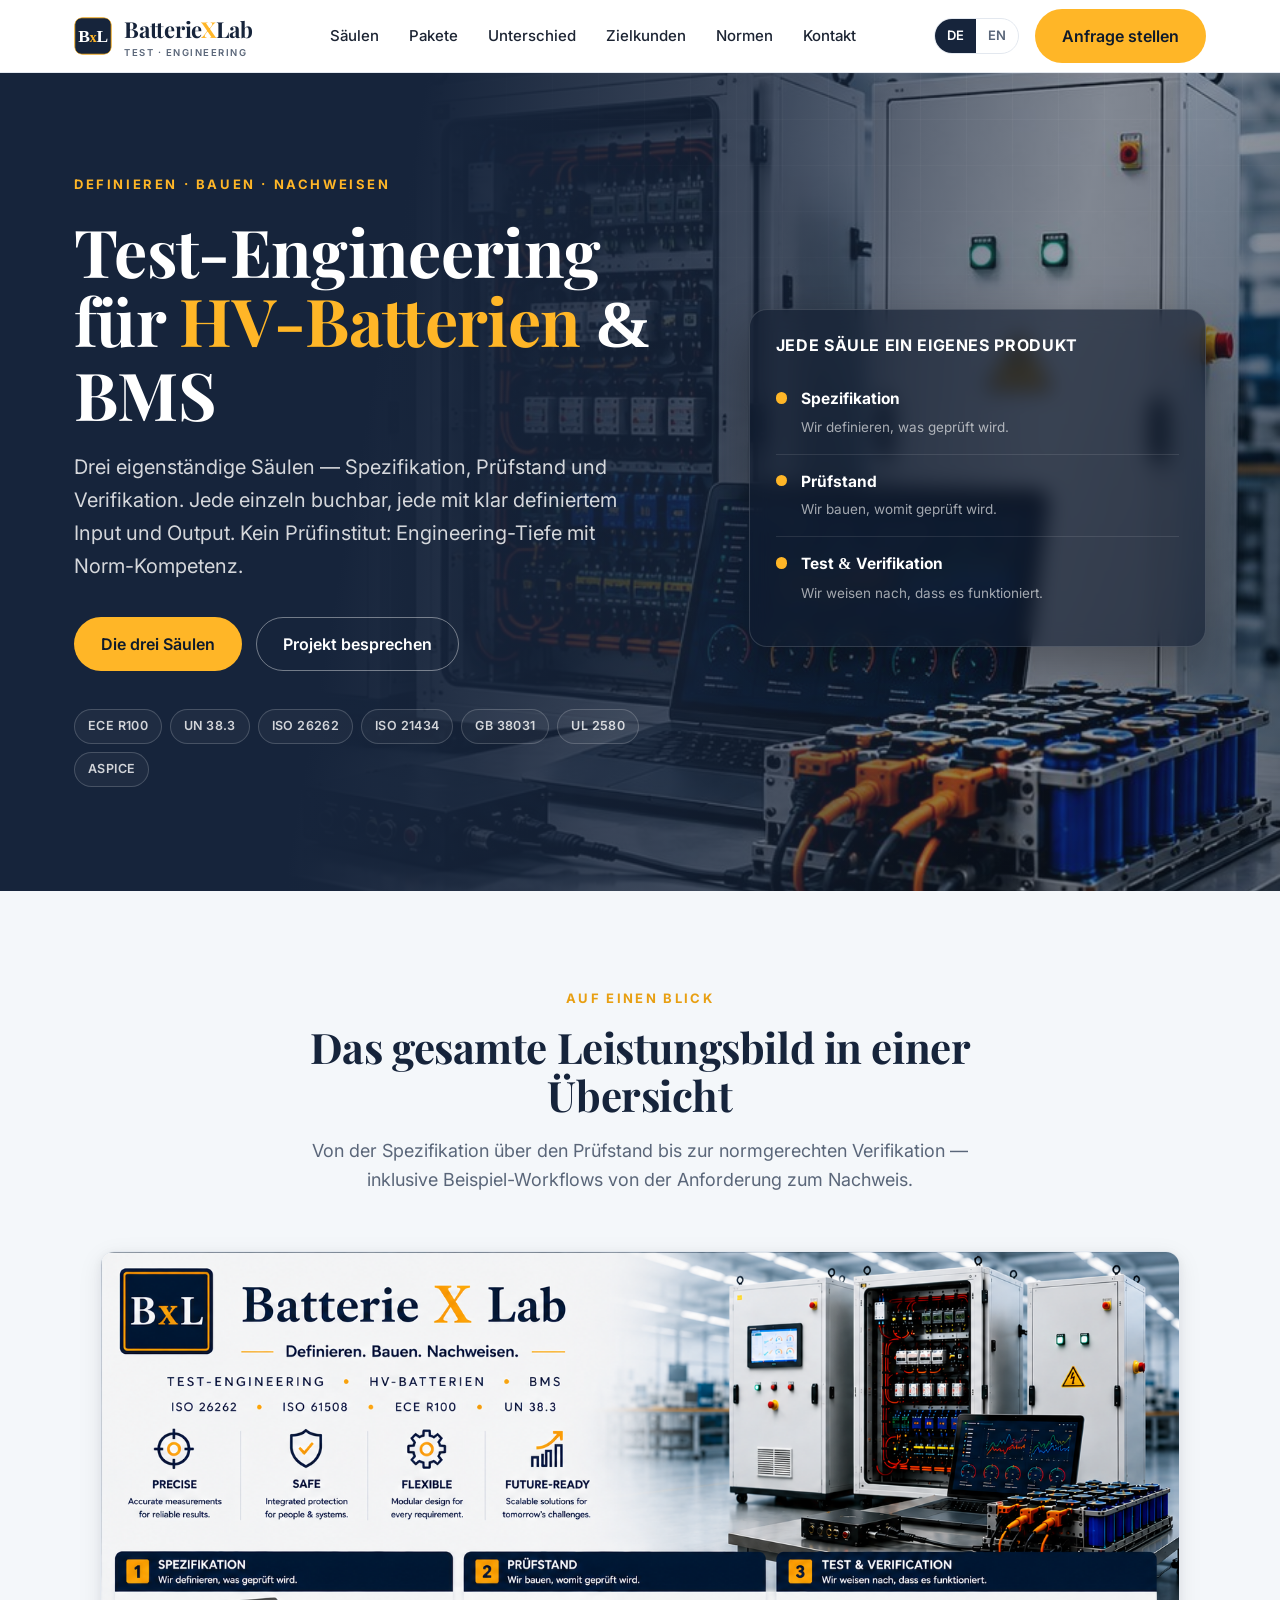
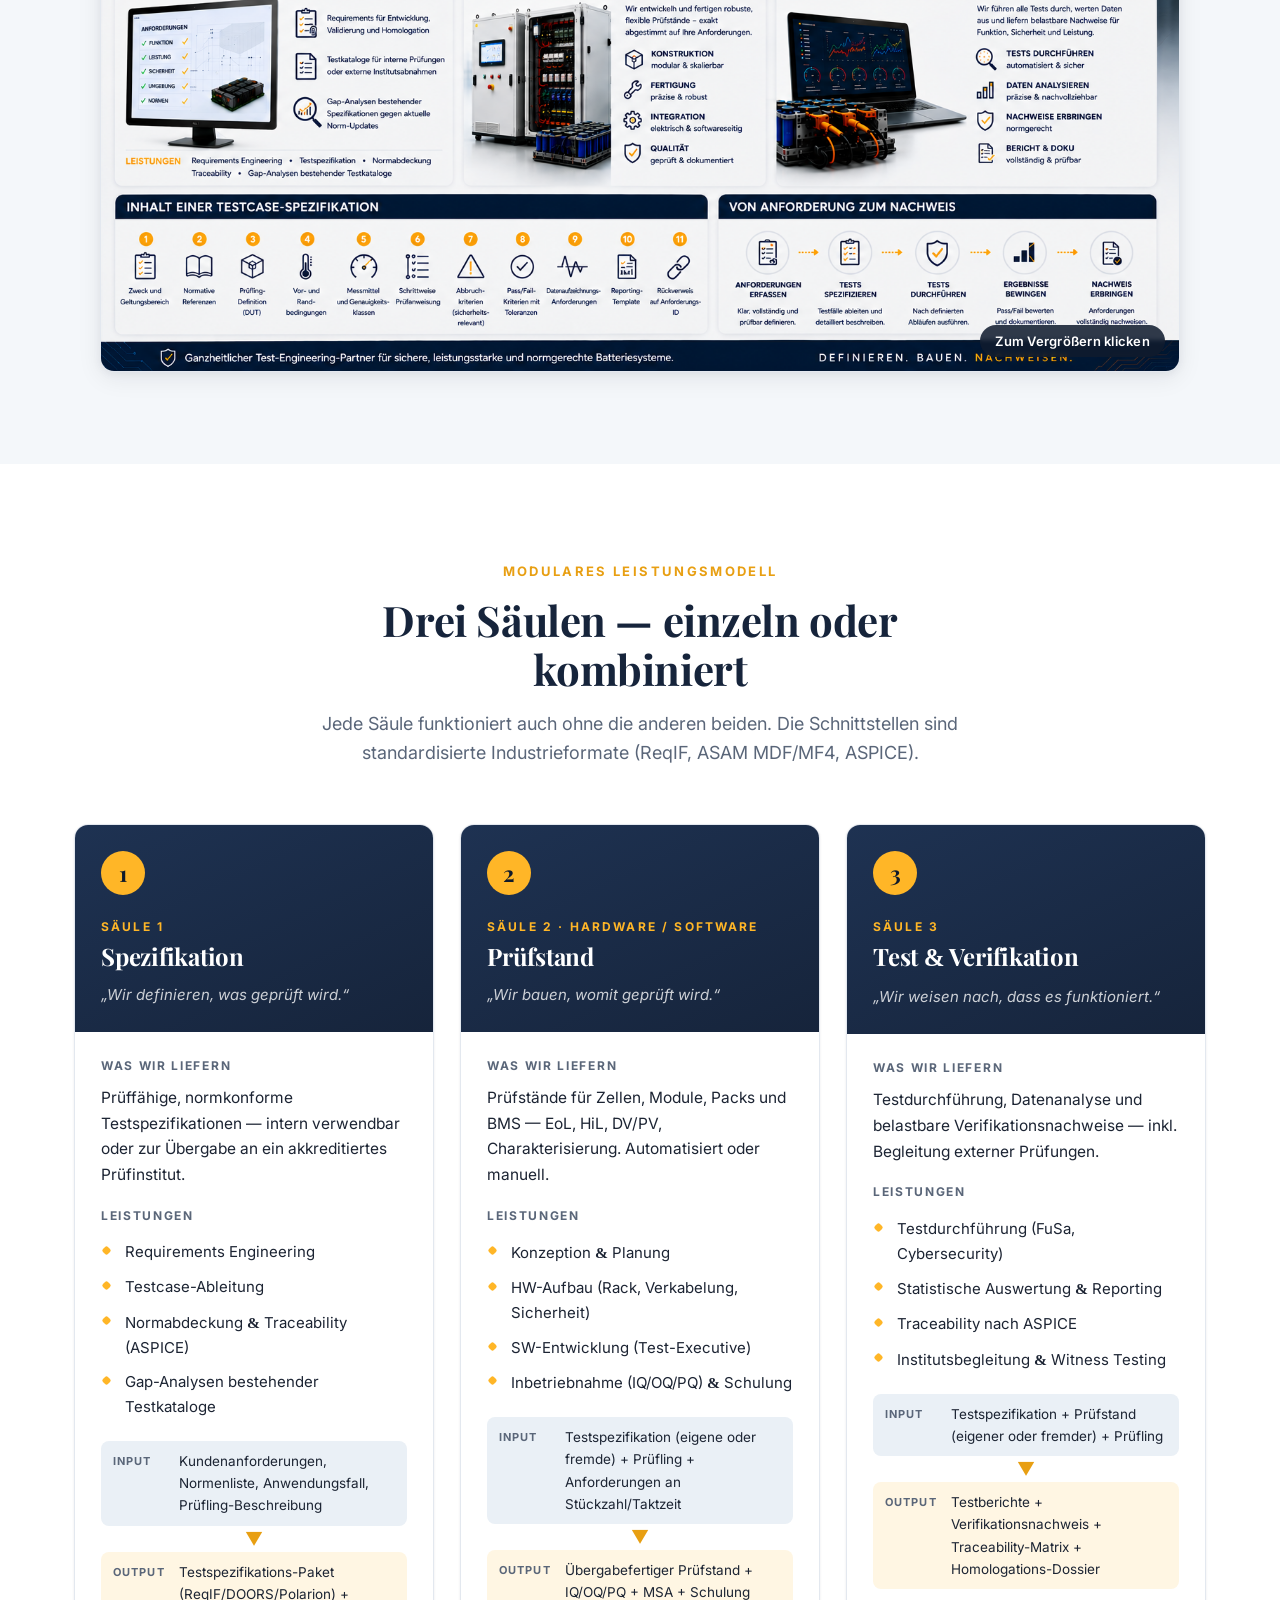
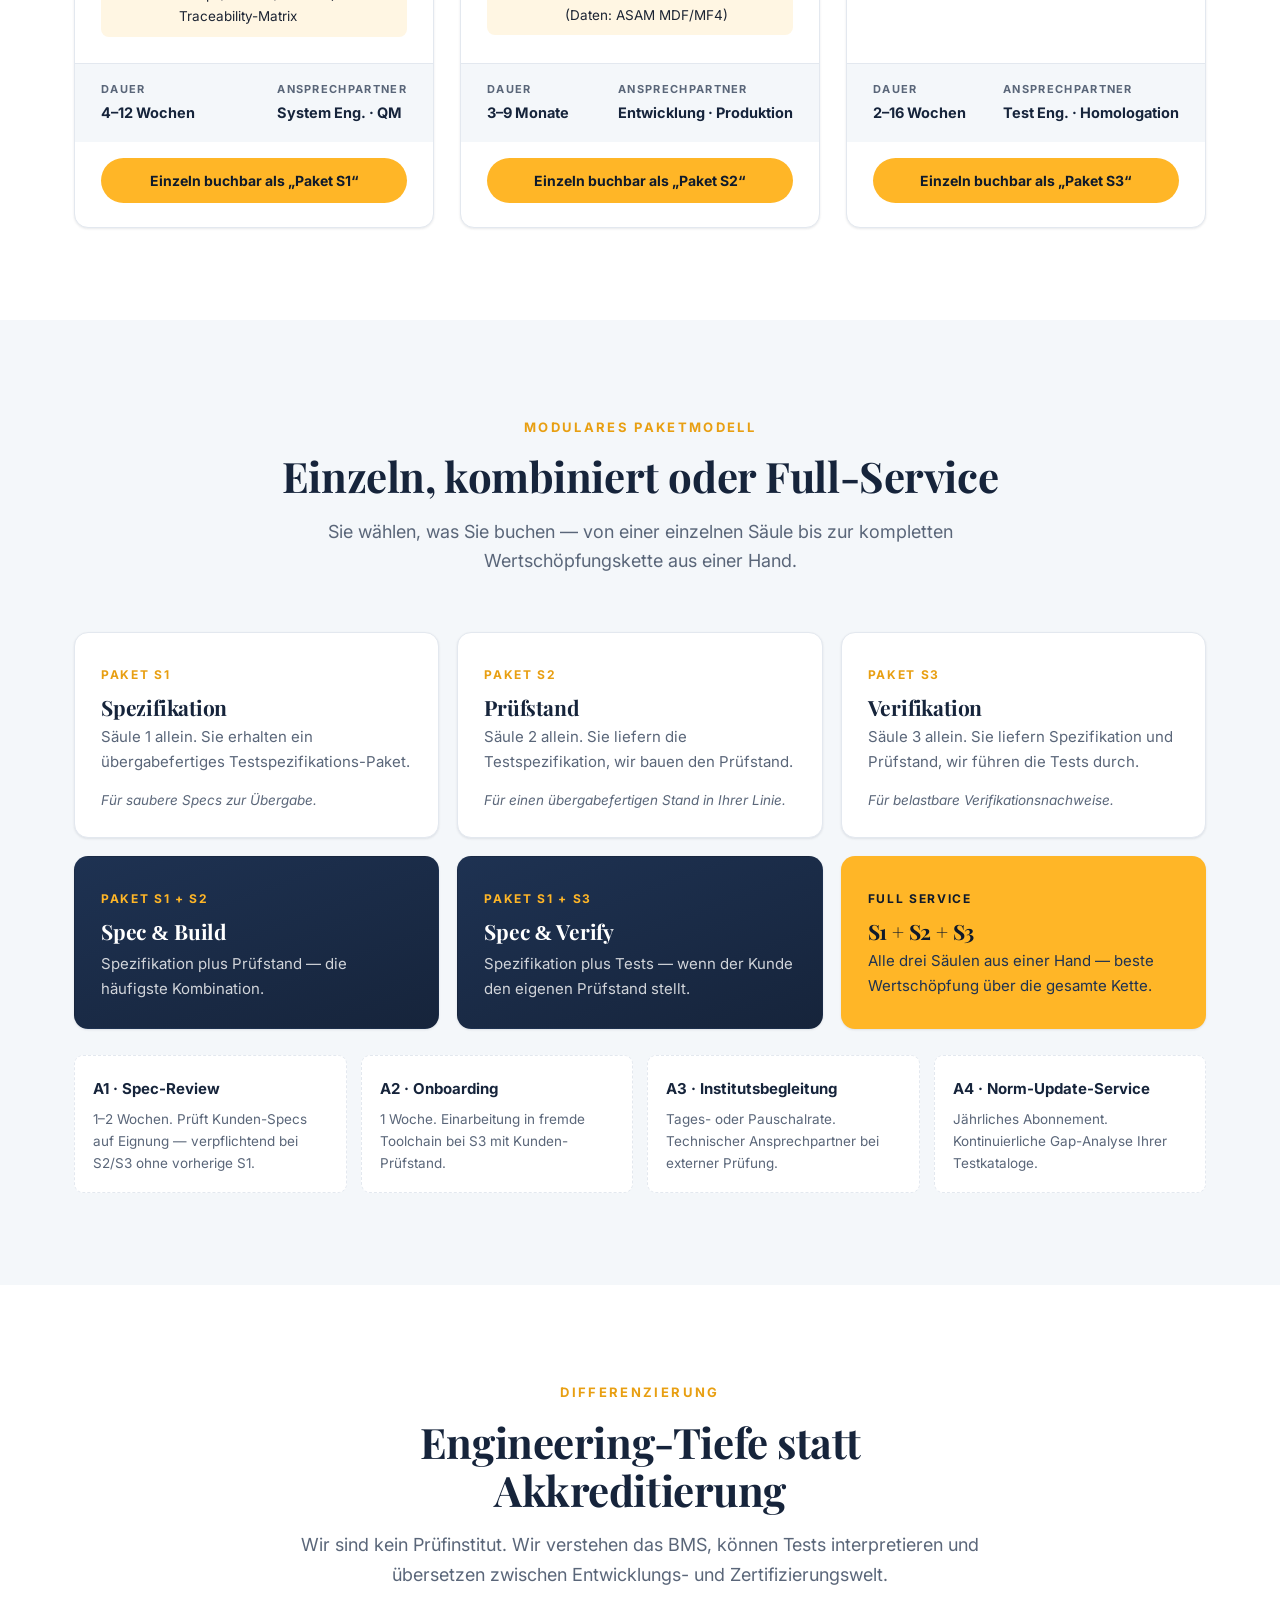
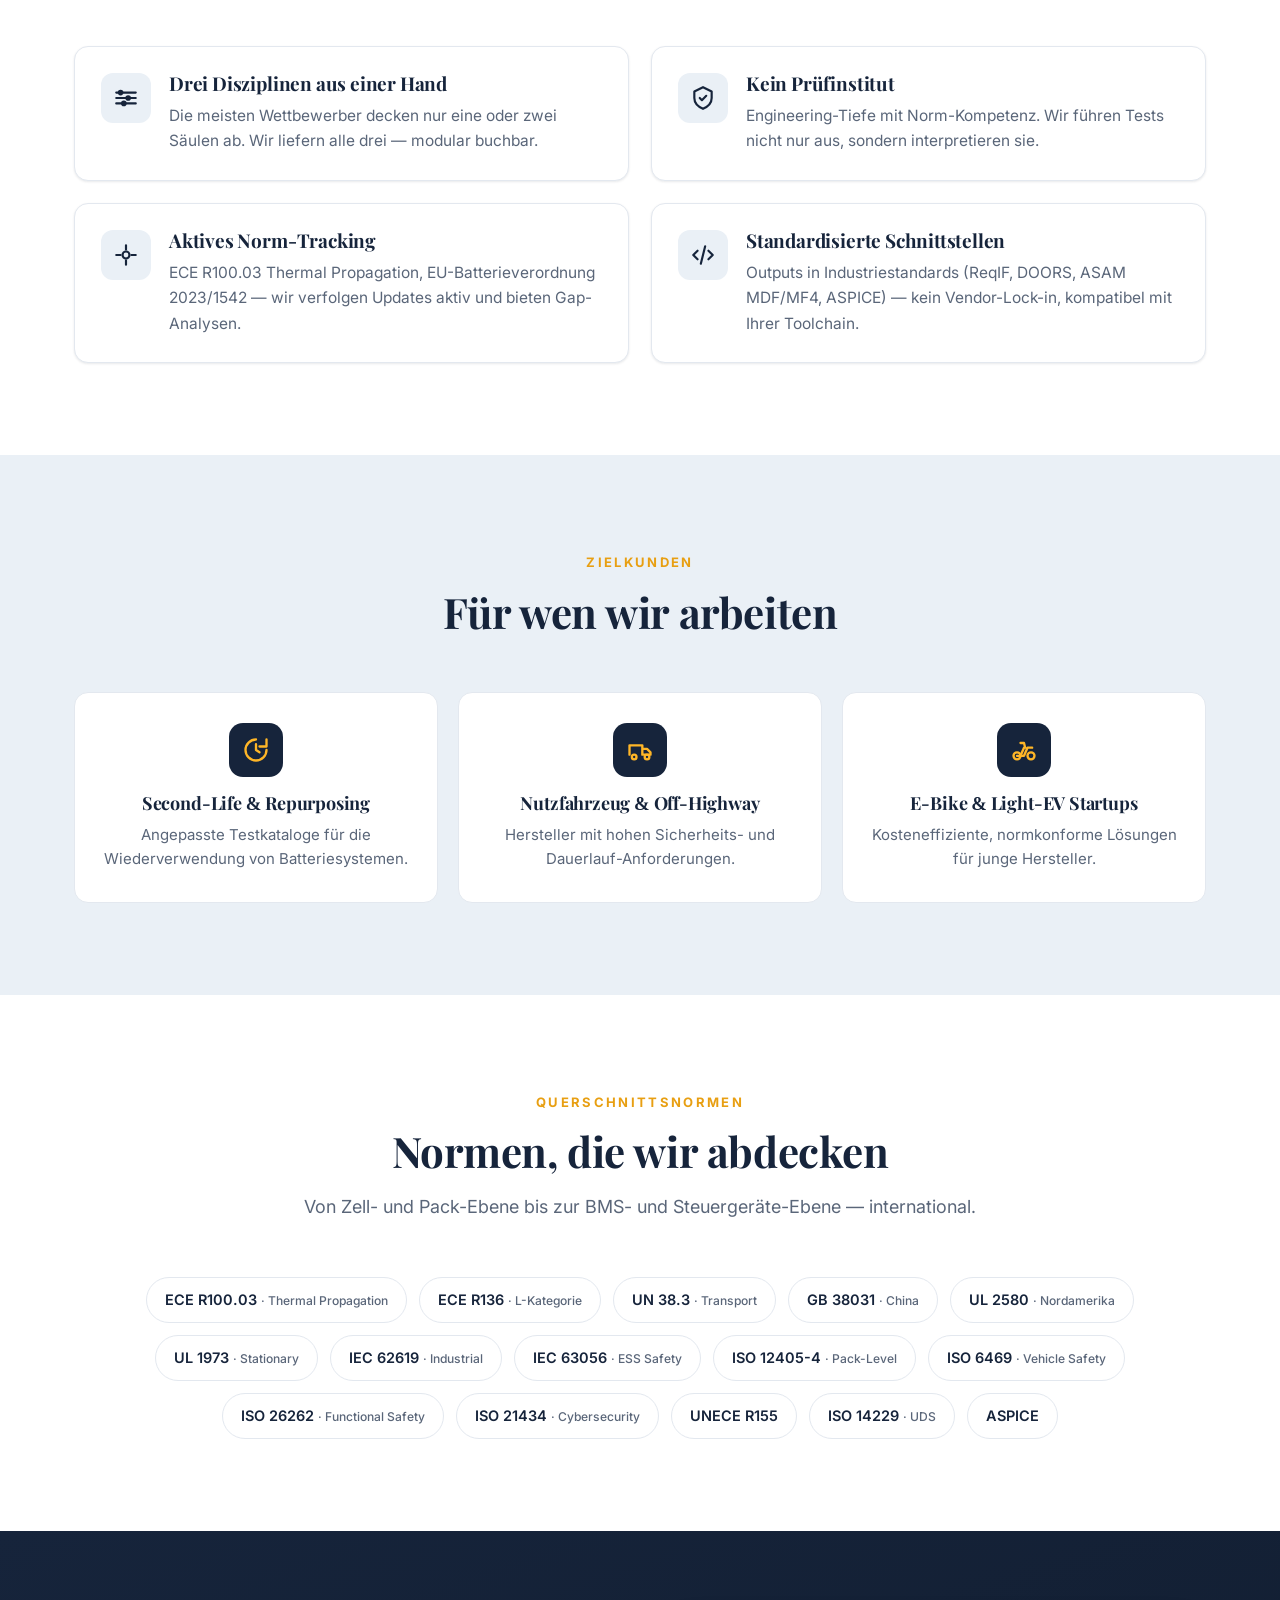
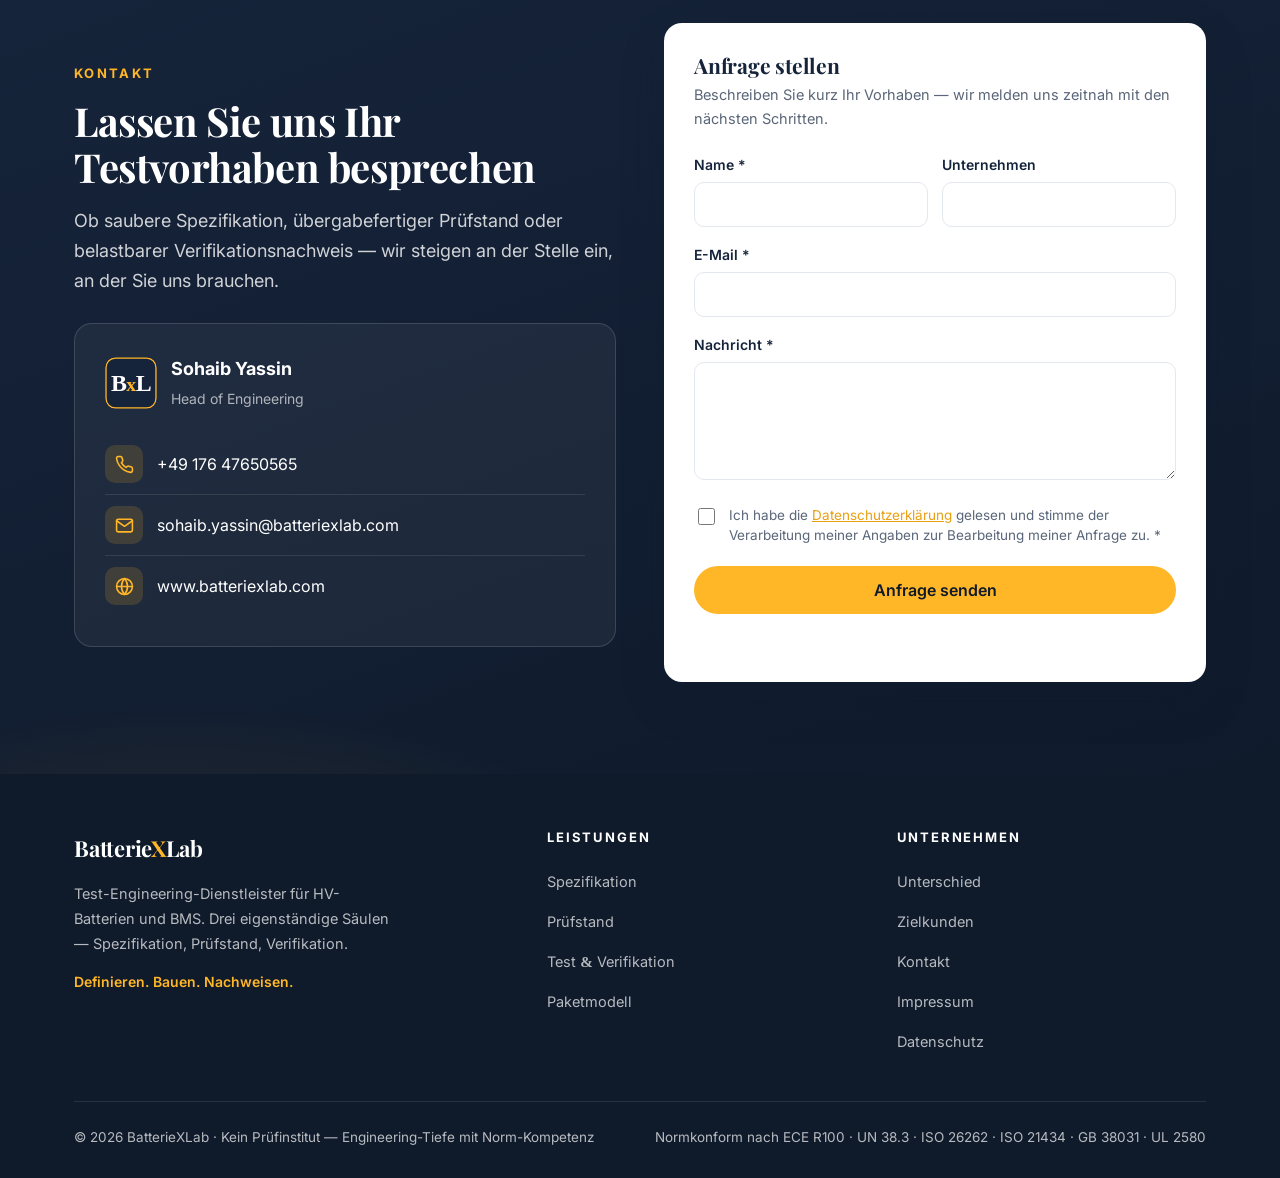
==== commit bf098bfc: "Use separate German and English overview infographics Adds language-specific overview graphics (uebe" ====
--- a/index.html
+++ b/index.html
@@ -103,9 +103,9 @@
         <p>Von der Spezifikation über den Prüfstand bis zur normgerechten Verifikation — inklusive Beispiel-Workflows von der Anforderung zum Nachweis.</p>
       </div>
       <figure class="overview-figure reveal">
-        <button type="button" class="overview-zoom" data-lightbox="assets/uebersicht.png"
+        <button type="button" class="overview-zoom" data-lightbox="assets/uebersicht-de.png"
                 aria-label="Leistungsübersicht vergrößern">
-          <img src="assets/uebersicht.png" loading="lazy" width="1536" height="1024"
+          <img src="assets/uebersicht-de.png" loading="lazy" width="1536" height="1024"
                alt="BatterieXLab Leistungsübersicht: die drei Säulen Spezifikation, Prüfstand und Test &amp; Verifikation mit Beispiel-Workflows von der Anforderung zum Nachweis." />
           <span class="overview-hint">Zum Vergrößern klicken</span>
         </button>
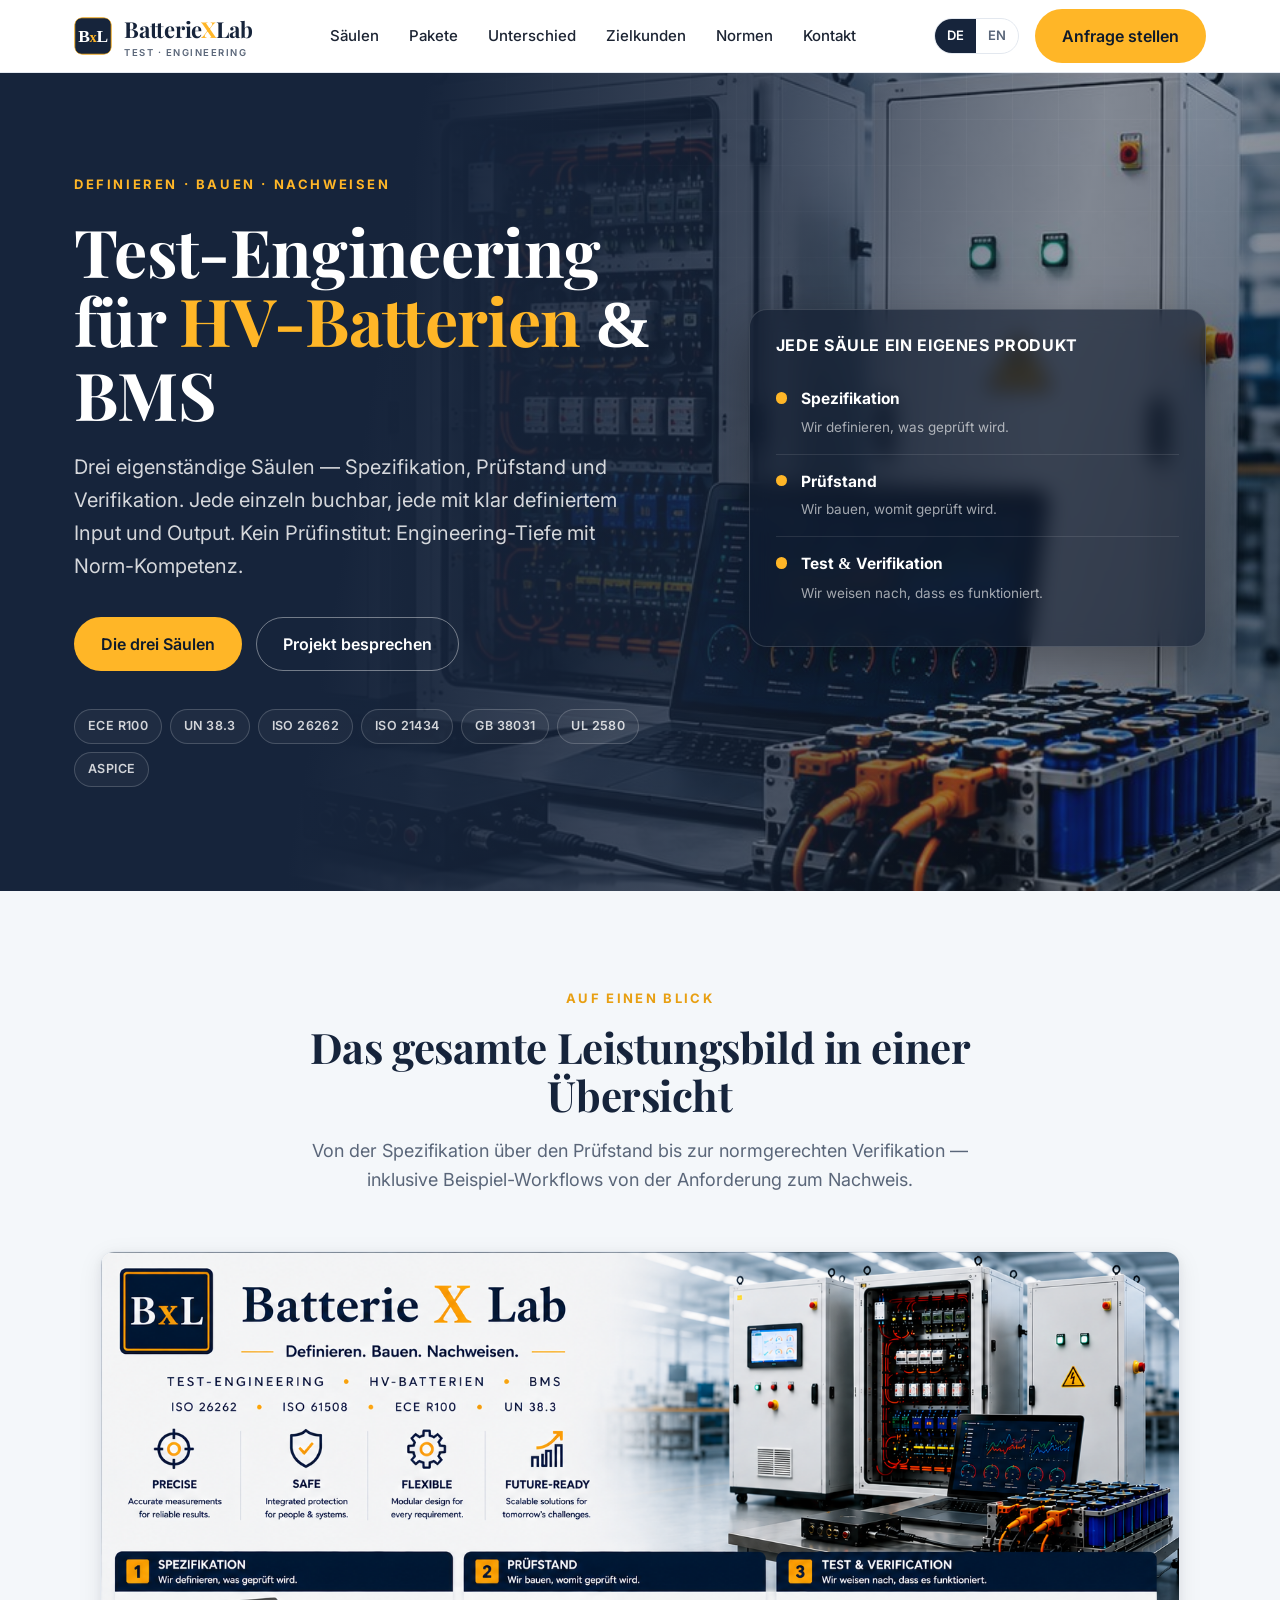
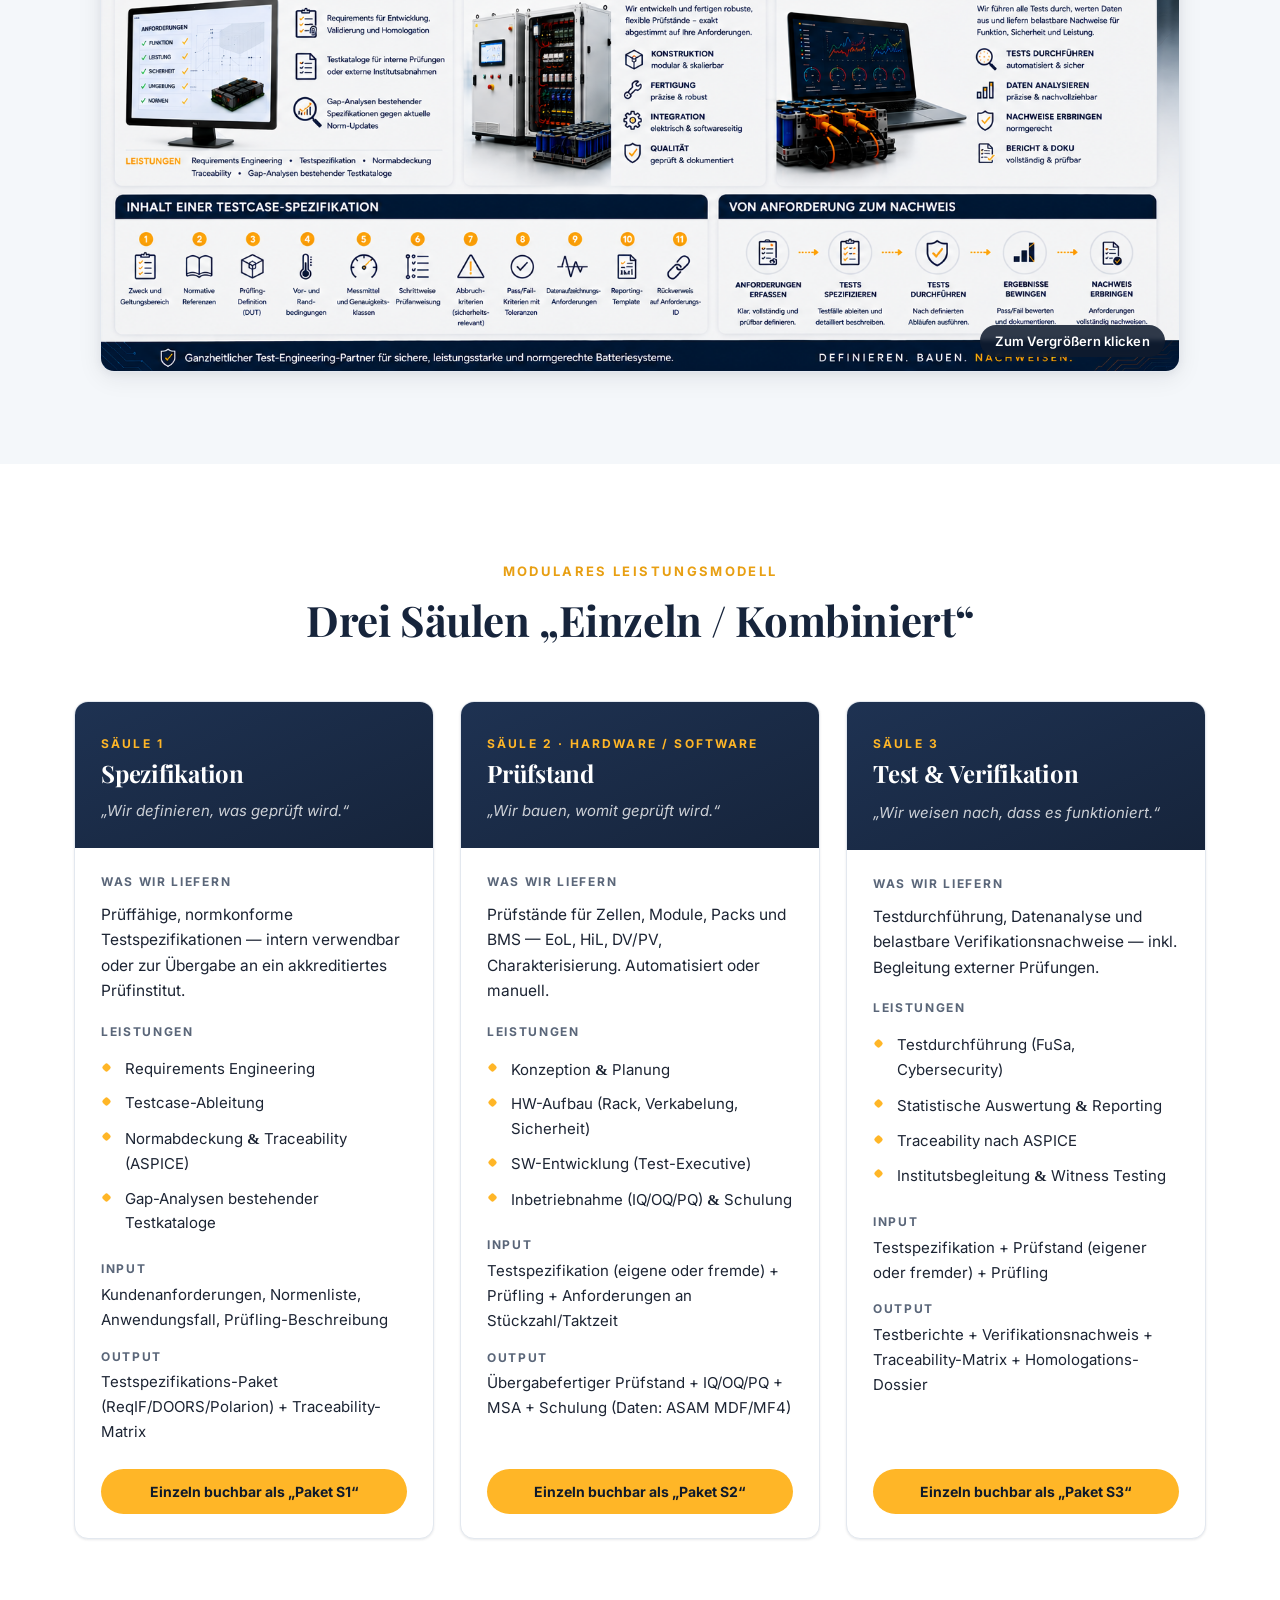
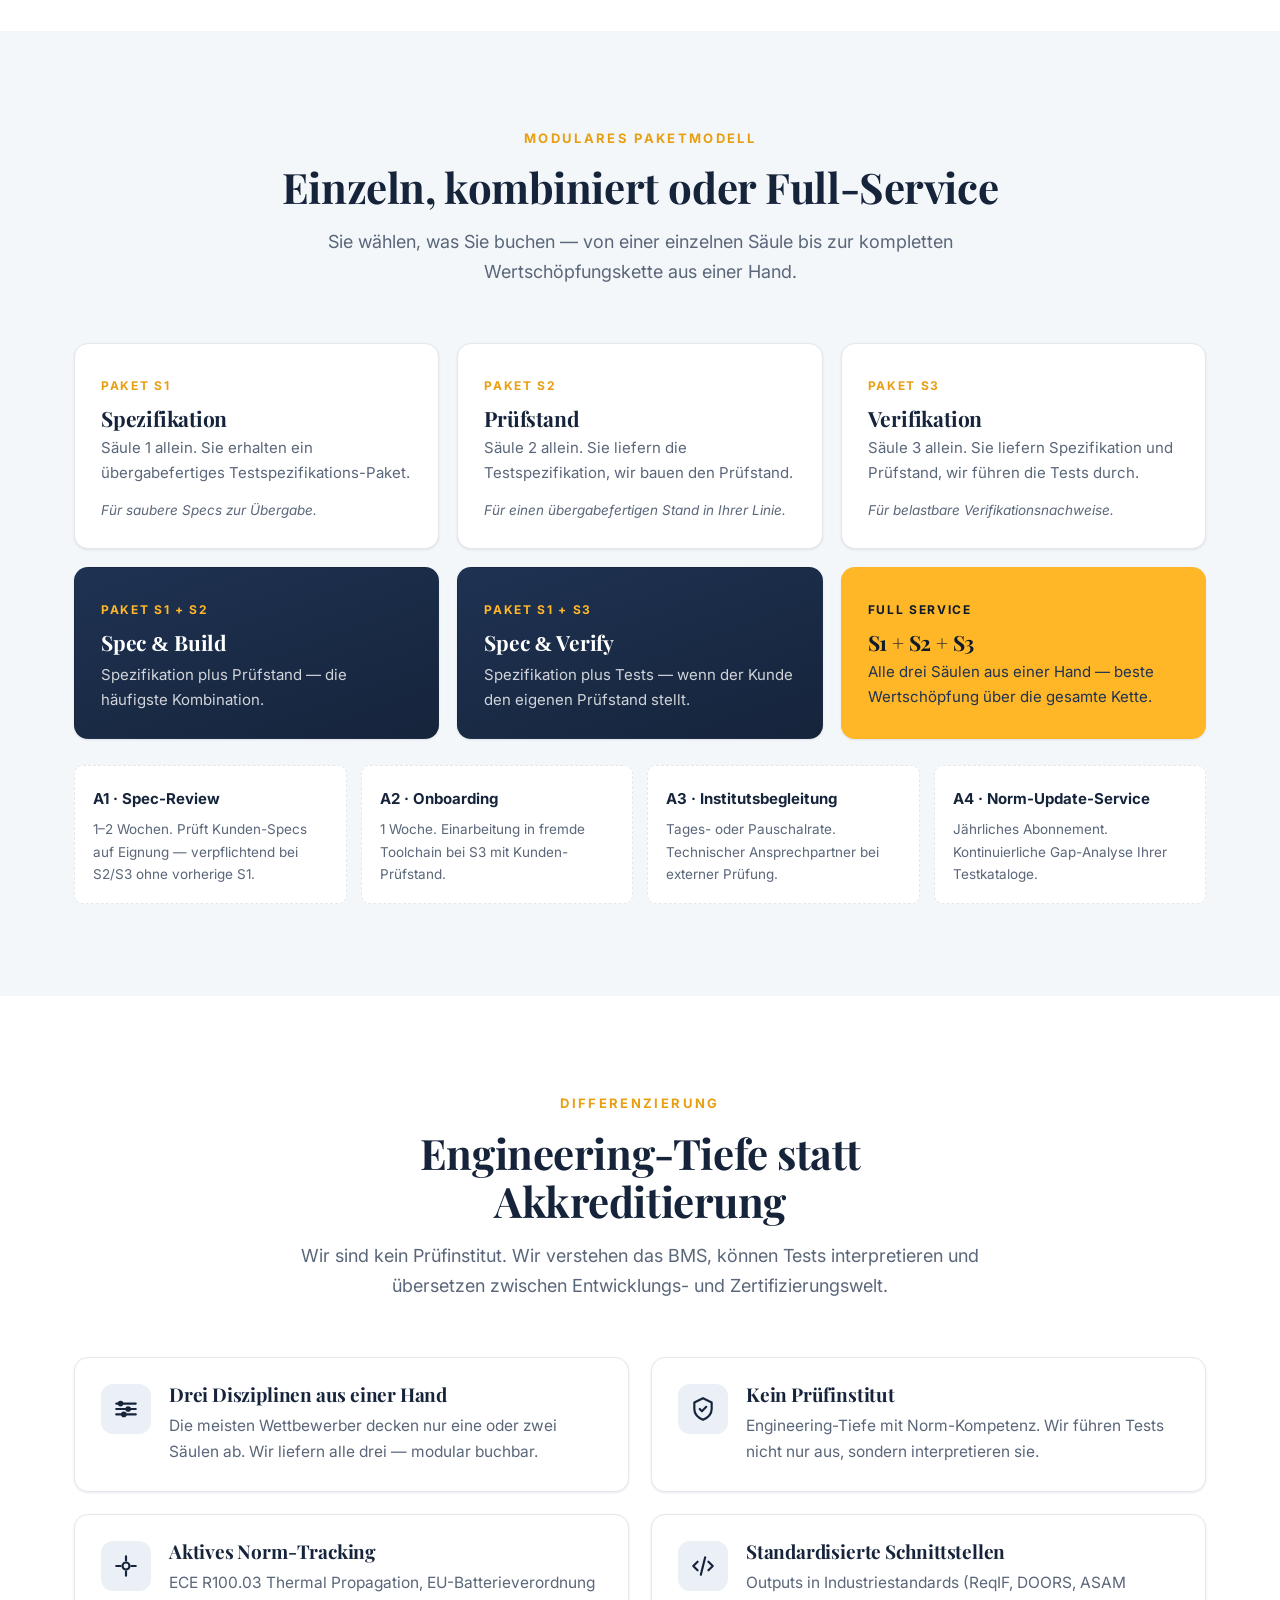
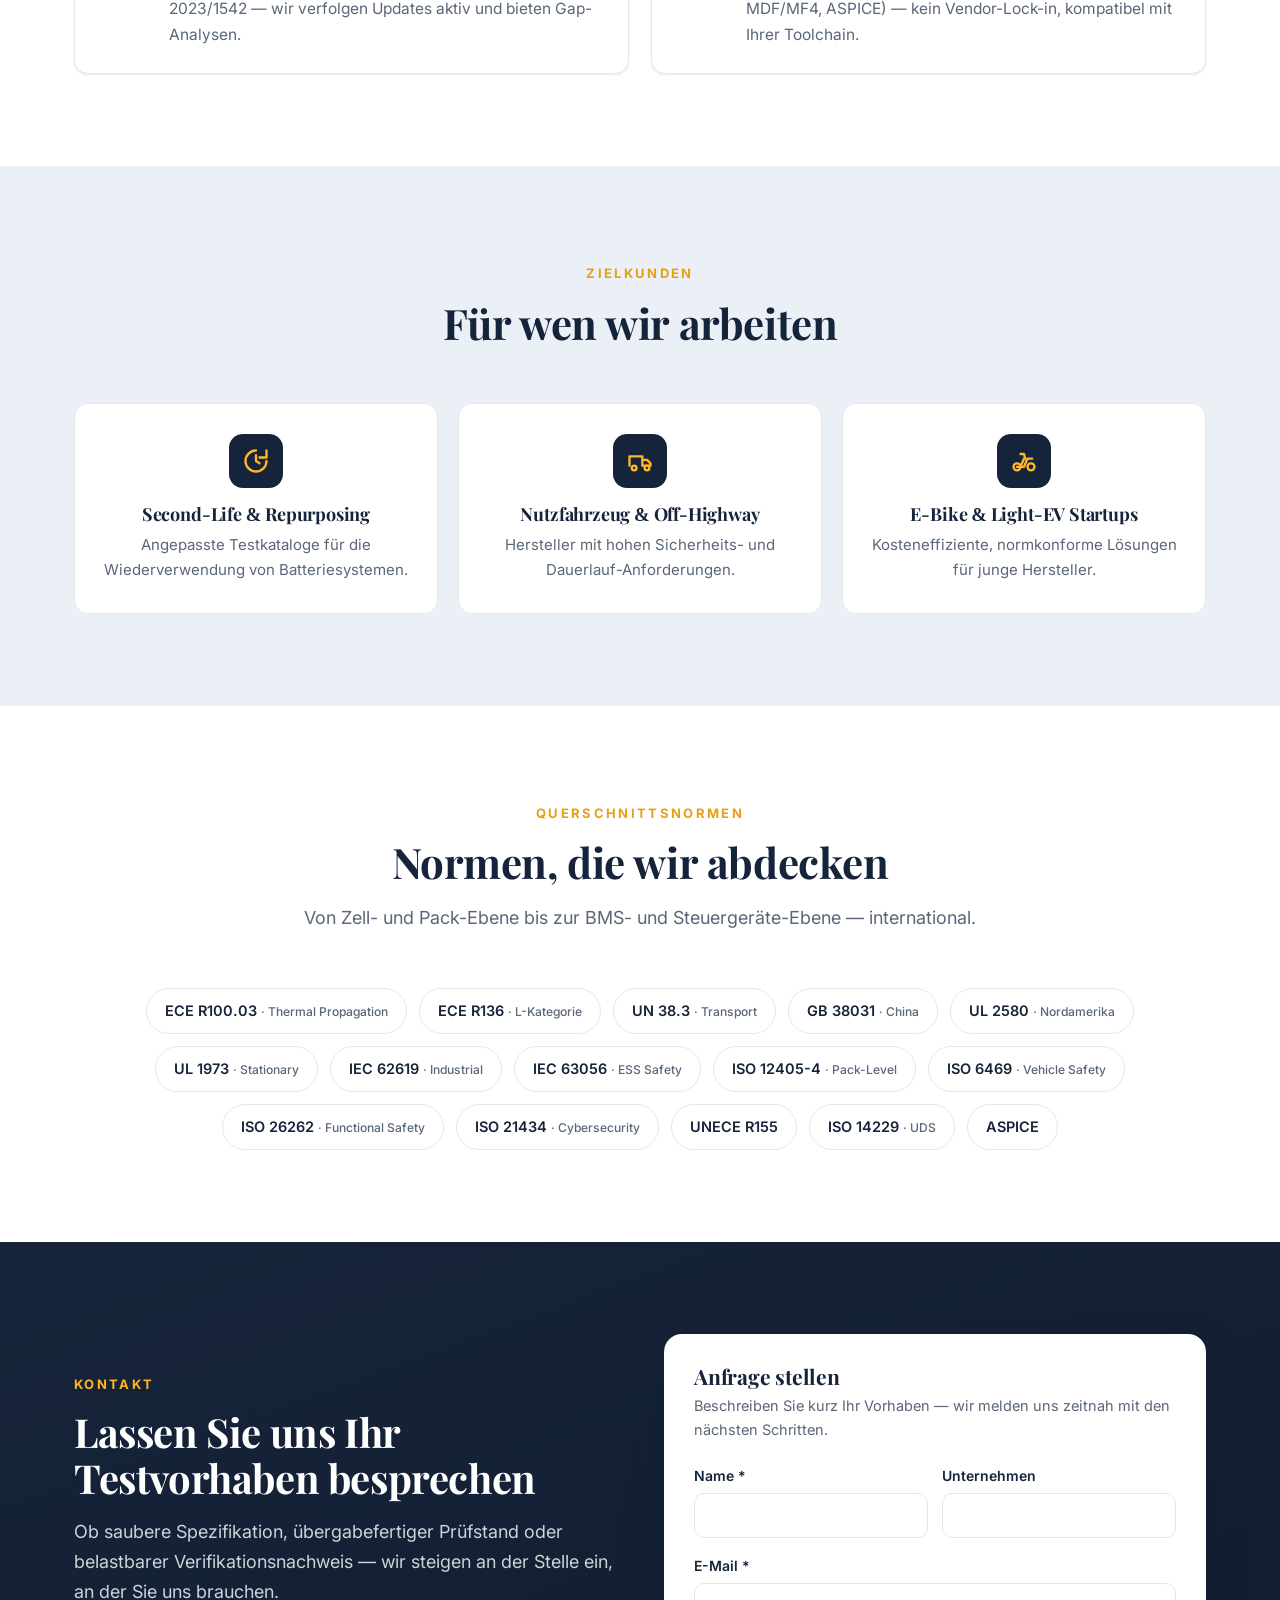
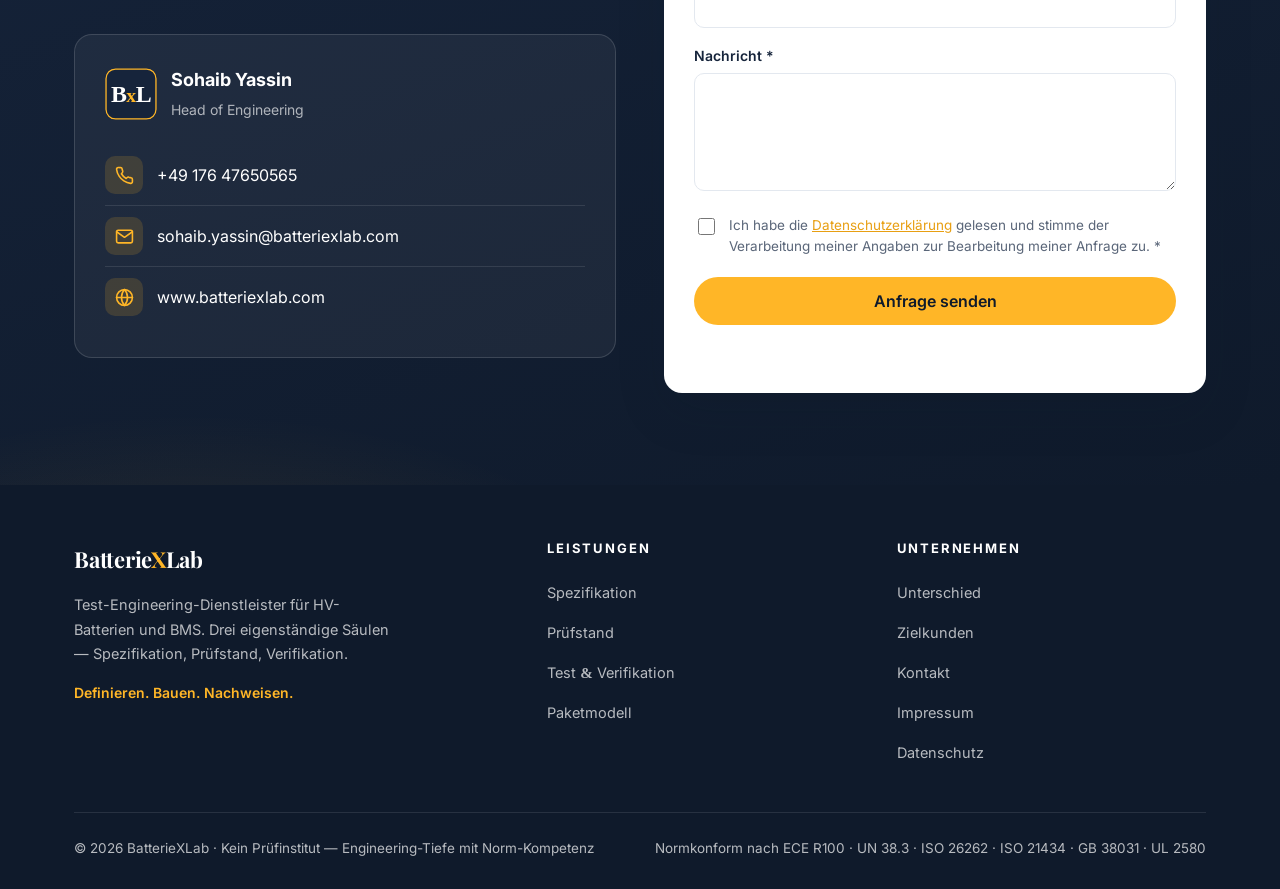
==== commit 5ae783a0: "Simplify pillar cards Removes the pillar number badges, the Duration/Contact meta block, and the "ea" ====
--- a/index.html
+++ b/index.html
@@ -118,8 +118,7 @@
     <div class="container">
       <div class="section-head reveal">
         <span class="eyebrow">Modulares Leistungsmodell</span>
-        <h2>Drei Säulen — einzeln oder kombiniert</h2>
-        <p>Jede Säule funktioniert auch ohne die anderen beiden. Die Schnittstellen sind standardisierte Industrieformate (ReqIF, ASAM MDF/MF4, ASPICE).</p>
+        <h2>Drei Säulen „Einzeln / Kombiniert“</h2>
       </div>
 
       <div class="pillars">
@@ -127,7 +126,6 @@
         <!-- Säule 1 -->
         <article class="pillar reveal">
           <div class="pillar-top">
-            <div class="pillar-num">1</div>
             <span class="kicker">Säule 1</span>
             <h3>Spezifikation</h3>
             <p class="promise">„Wir definieren, was geprüft wird.“</p>
@@ -148,17 +146,12 @@
               <div class="io out"><b>Output</b><span>Testspezifikations-Paket (ReqIF/DOORS/Polarion) + Traceability-Matrix</span></div>
             </div>
           </div>
-          <div class="pillar-meta">
-            <div><span>Dauer</span><b>4–12 Wochen</b></div>
-            <div><span>Ansprechpartner</span><b>System Eng. · QM</b></div>
-          </div>
           <div class="pillar-foot"><span class="pillar-tag">Einzeln buchbar als „Paket S1“</span></div>
         </article>
 
         <!-- Säule 2 -->
         <article class="pillar reveal">
           <div class="pillar-top">
-            <div class="pillar-num">2</div>
             <span class="kicker">Säule 2 · Hardware / Software</span>
             <h3>Prüfstand</h3>
             <p class="promise">„Wir bauen, womit geprüft wird.“</p>
@@ -179,17 +172,12 @@
               <div class="io out"><b>Output</b><span>Übergabefertiger Prüfstand + IQ/OQ/PQ + MSA + Schulung (Daten: ASAM MDF/MF4)</span></div>
             </div>
           </div>
-          <div class="pillar-meta">
-            <div><span>Dauer</span><b>3–9 Monate</b></div>
-            <div><span>Ansprechpartner</span><b>Entwicklung · Produktion</b></div>
-          </div>
           <div class="pillar-foot"><span class="pillar-tag">Einzeln buchbar als „Paket S2“</span></div>
         </article>
 
         <!-- Säule 3 -->
         <article class="pillar reveal">
           <div class="pillar-top">
-            <div class="pillar-num">3</div>
             <span class="kicker">Säule 3</span>
             <h3>Test <span class="amp">&amp;</span> Verifikation</h3>
             <p class="promise">„Wir weisen nach, dass es funktioniert.“</p>
@@ -209,10 +197,6 @@
               <div class="arrow">▼</div>
               <div class="io out"><b>Output</b><span>Testberichte + Verifikationsnachweis + Traceability-Matrix + Homologations-Dossier</span></div>
             </div>
-          </div>
-          <div class="pillar-meta">
-            <div><span>Dauer</span><b>2–16 Wochen</b></div>
-            <div><span>Ansprechpartner</span><b>Test Eng. · Homologation</b></div>
           </div>
           <div class="pillar-foot"><span class="pillar-tag">Einzeln buchbar als „Paket S3“</span></div>
         </article>
--- a/css/styles.css
+++ b/css/styles.css
@@ -291,12 +291,11 @@
   font-weight: 700; font-size: 14px; padding: 11px; border-radius: 999px;
 }
 
-.io-flow { margin-top: 16px; }
-.io-flow .io { display: flex; gap: 10px; font-size: 13.5px; padding: 9px 12px; border-radius: 8px; }
-.io-flow .io b { font-size: 11px; letter-spacing: .1em; text-transform: uppercase; color: var(--muted); flex: none; width: 56px; padding-top: 2px;}
-.io-flow .io.in { background: var(--bg-soft); }
-.io-flow .io.out { background: #FFF6E3; }
-.io-flow .arrow { text-align: center; color: var(--yellow-600); font-size: 18px; line-height: 1; margin: 4px 0; }
+.io-flow { margin-top: 18px; }
+.io-flow .io { display: block; font-size: 15px; padding: 0; margin-top: 14px; background: none; border-radius: 0; }
+.io-flow .io b { display: block; font-size: 12px; letter-spacing: .14em; text-transform: uppercase; color: var(--muted); width: auto; margin-bottom: 4px; }
+.io-flow .io span { color: var(--ink); }
+.io-flow .arrow { display: none; }
 
 /* ---------- Packages ---------- */
 .pkg-grid { display: grid; grid-template-columns: repeat(3, 1fr); gap: 18px; }
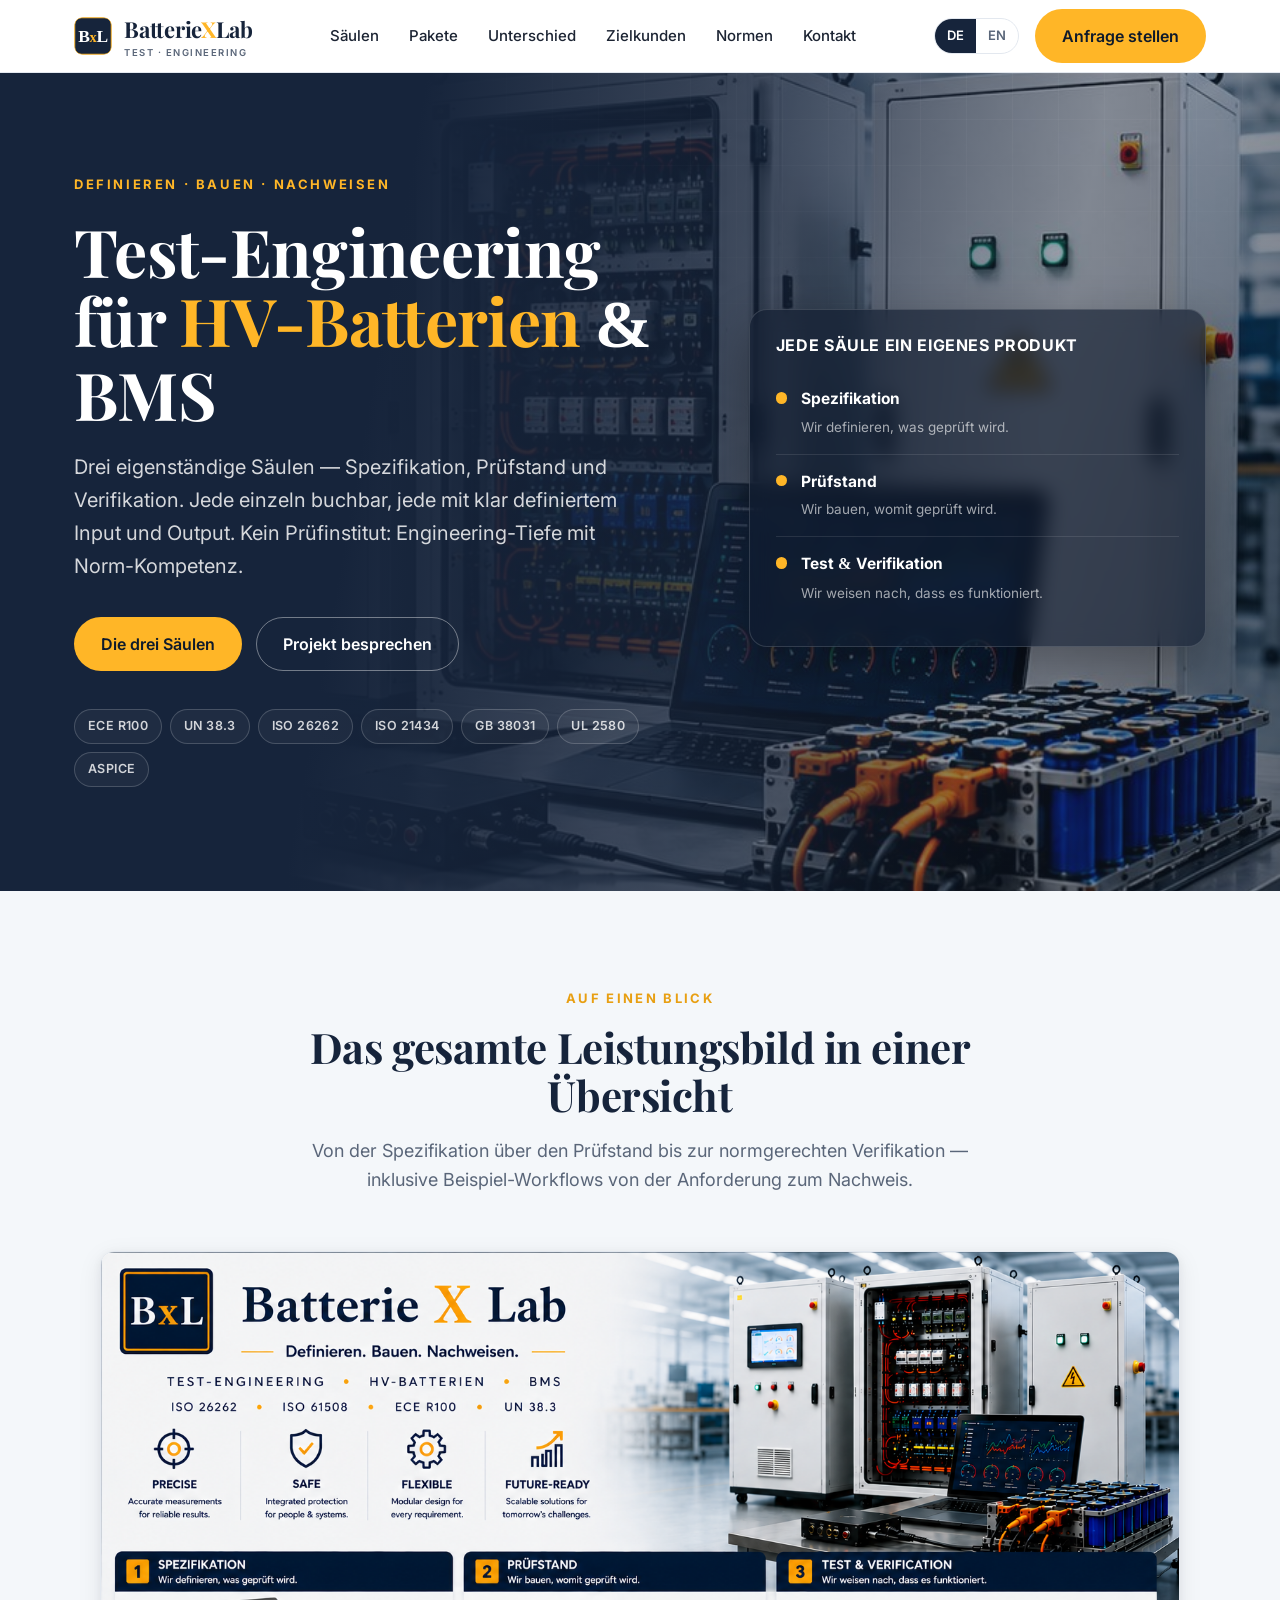
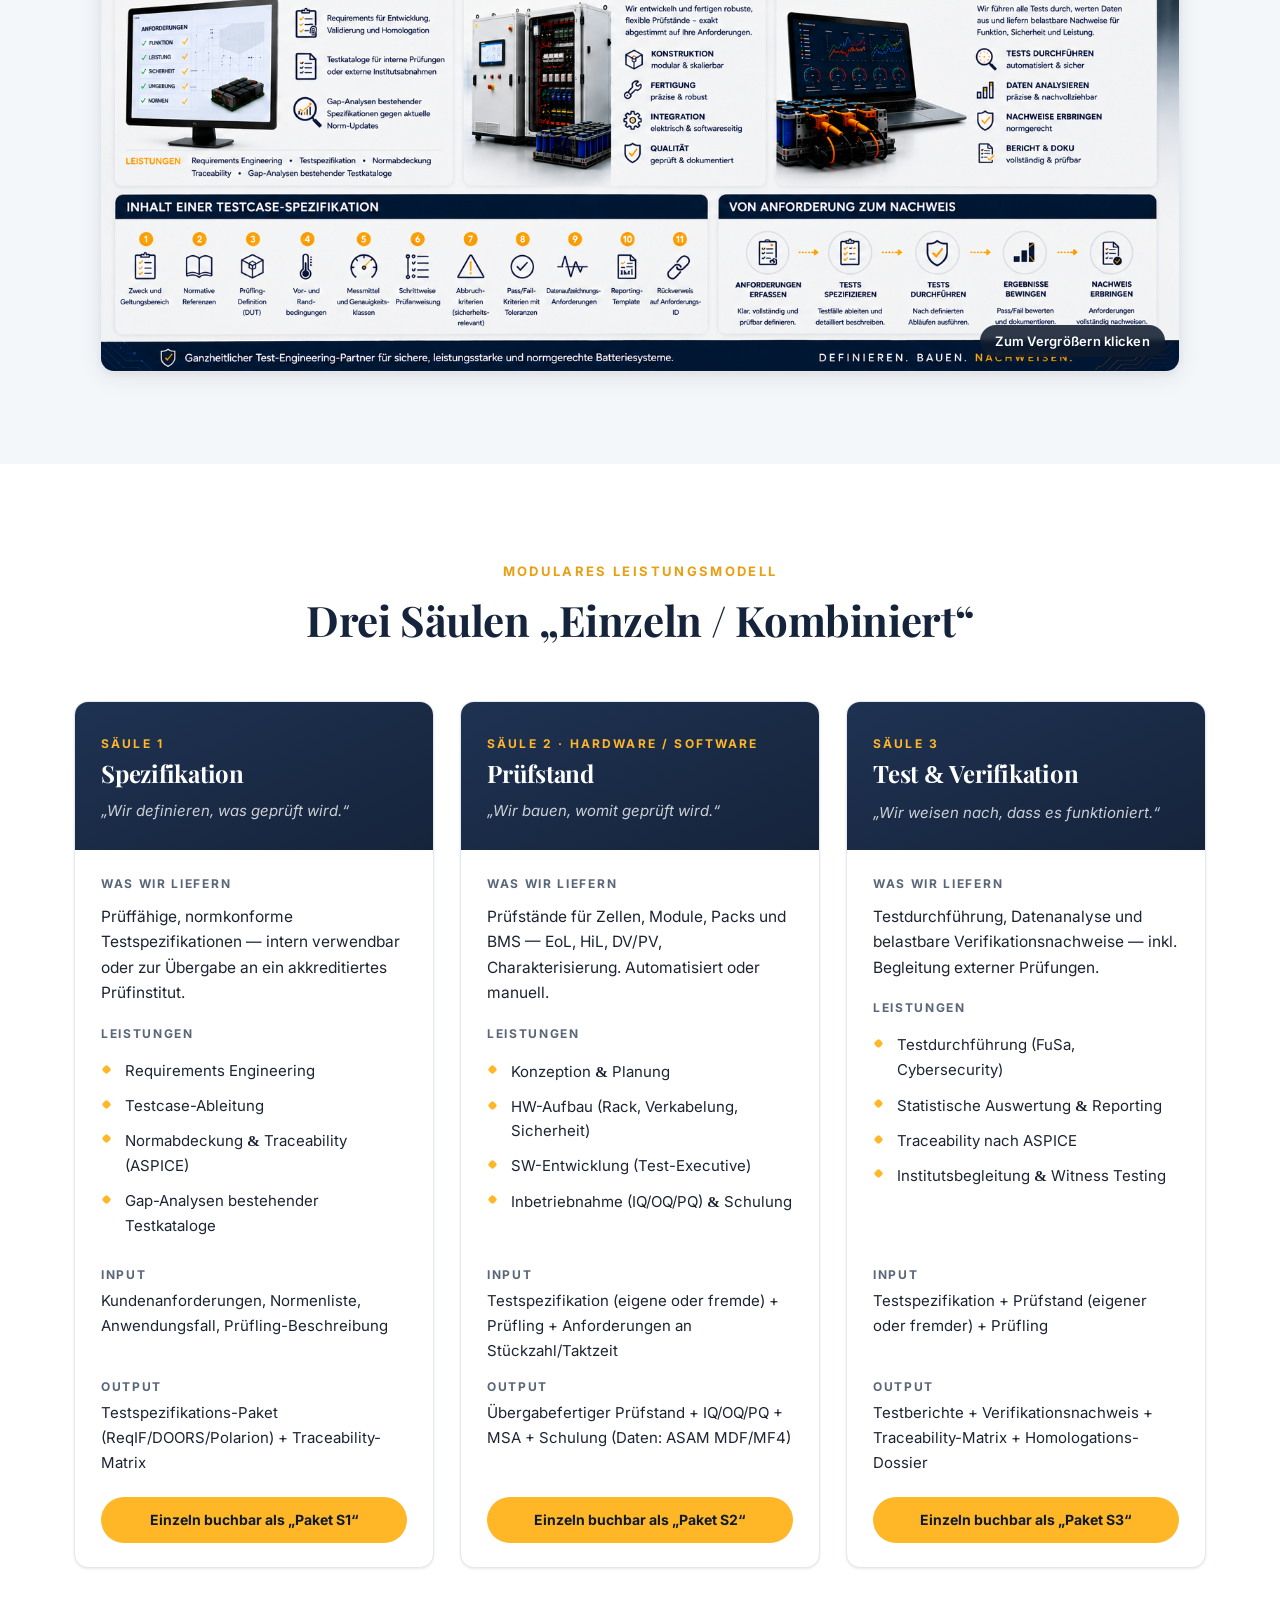
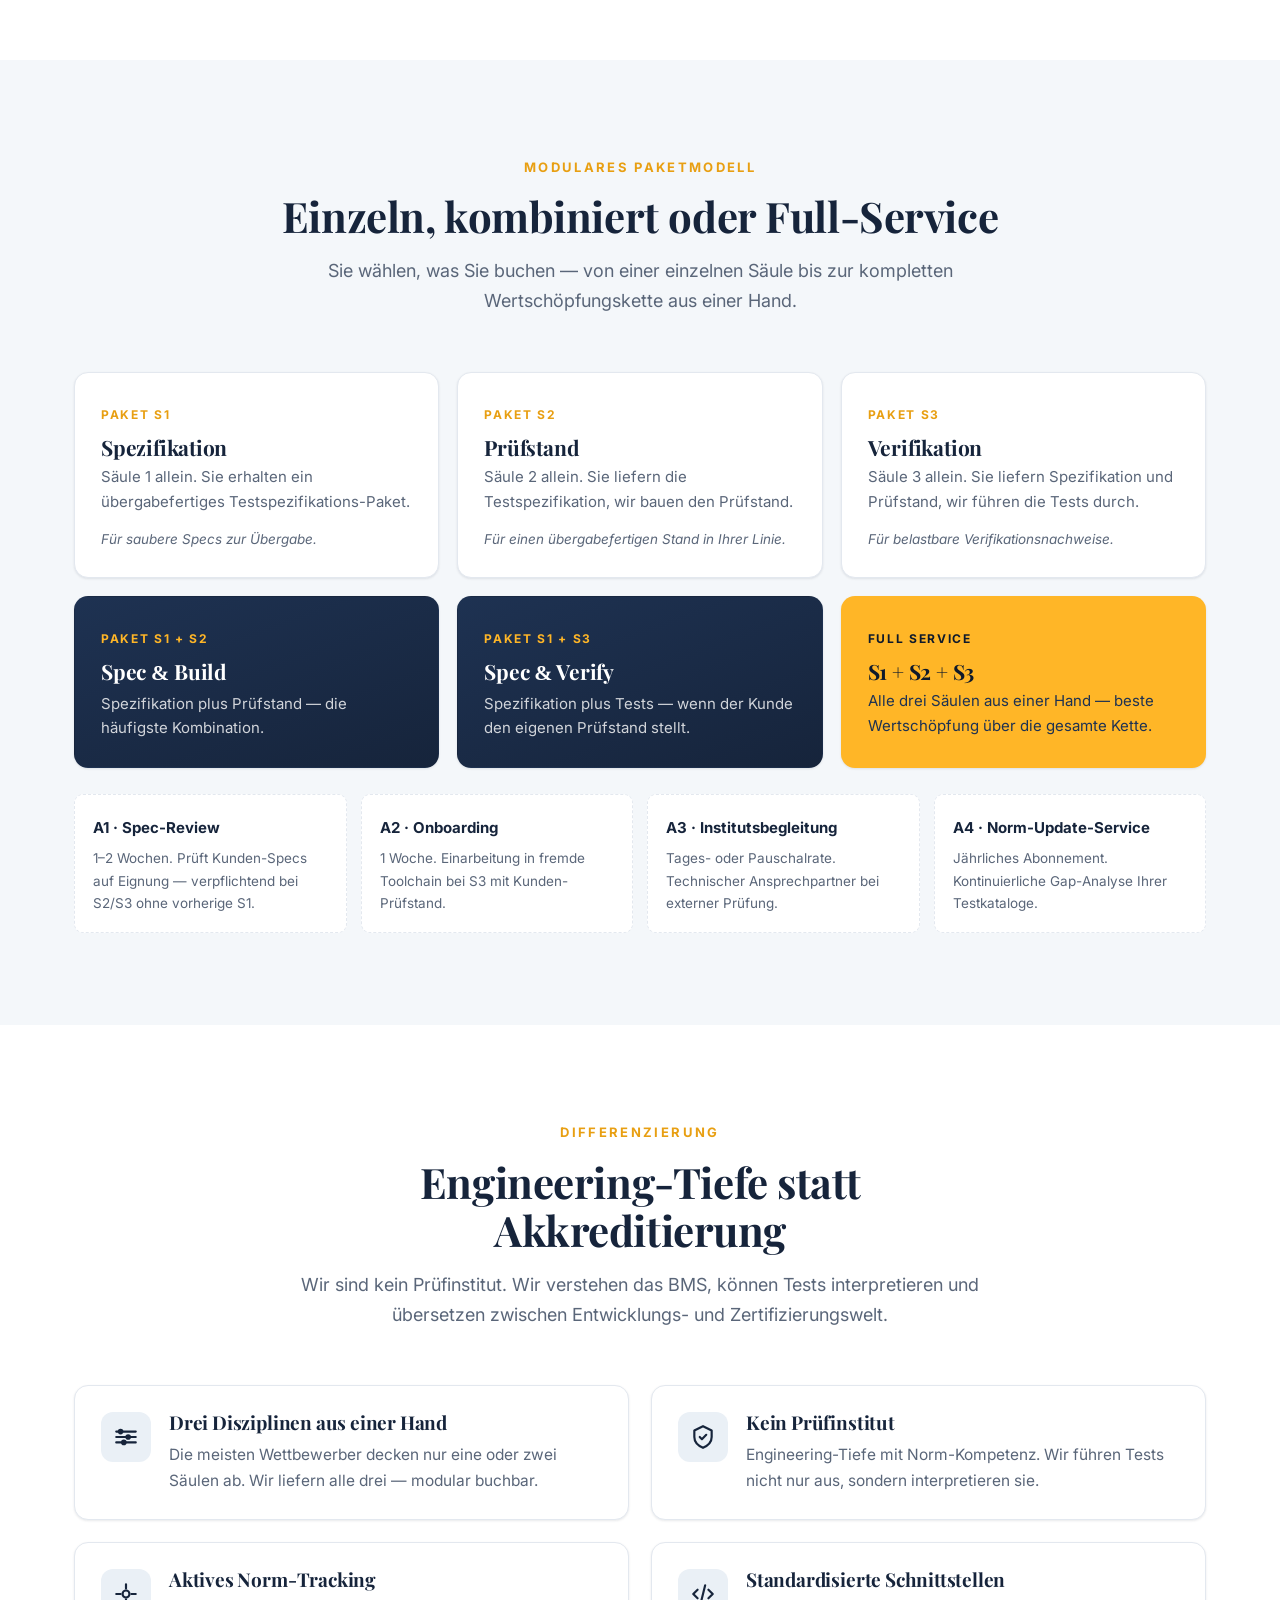
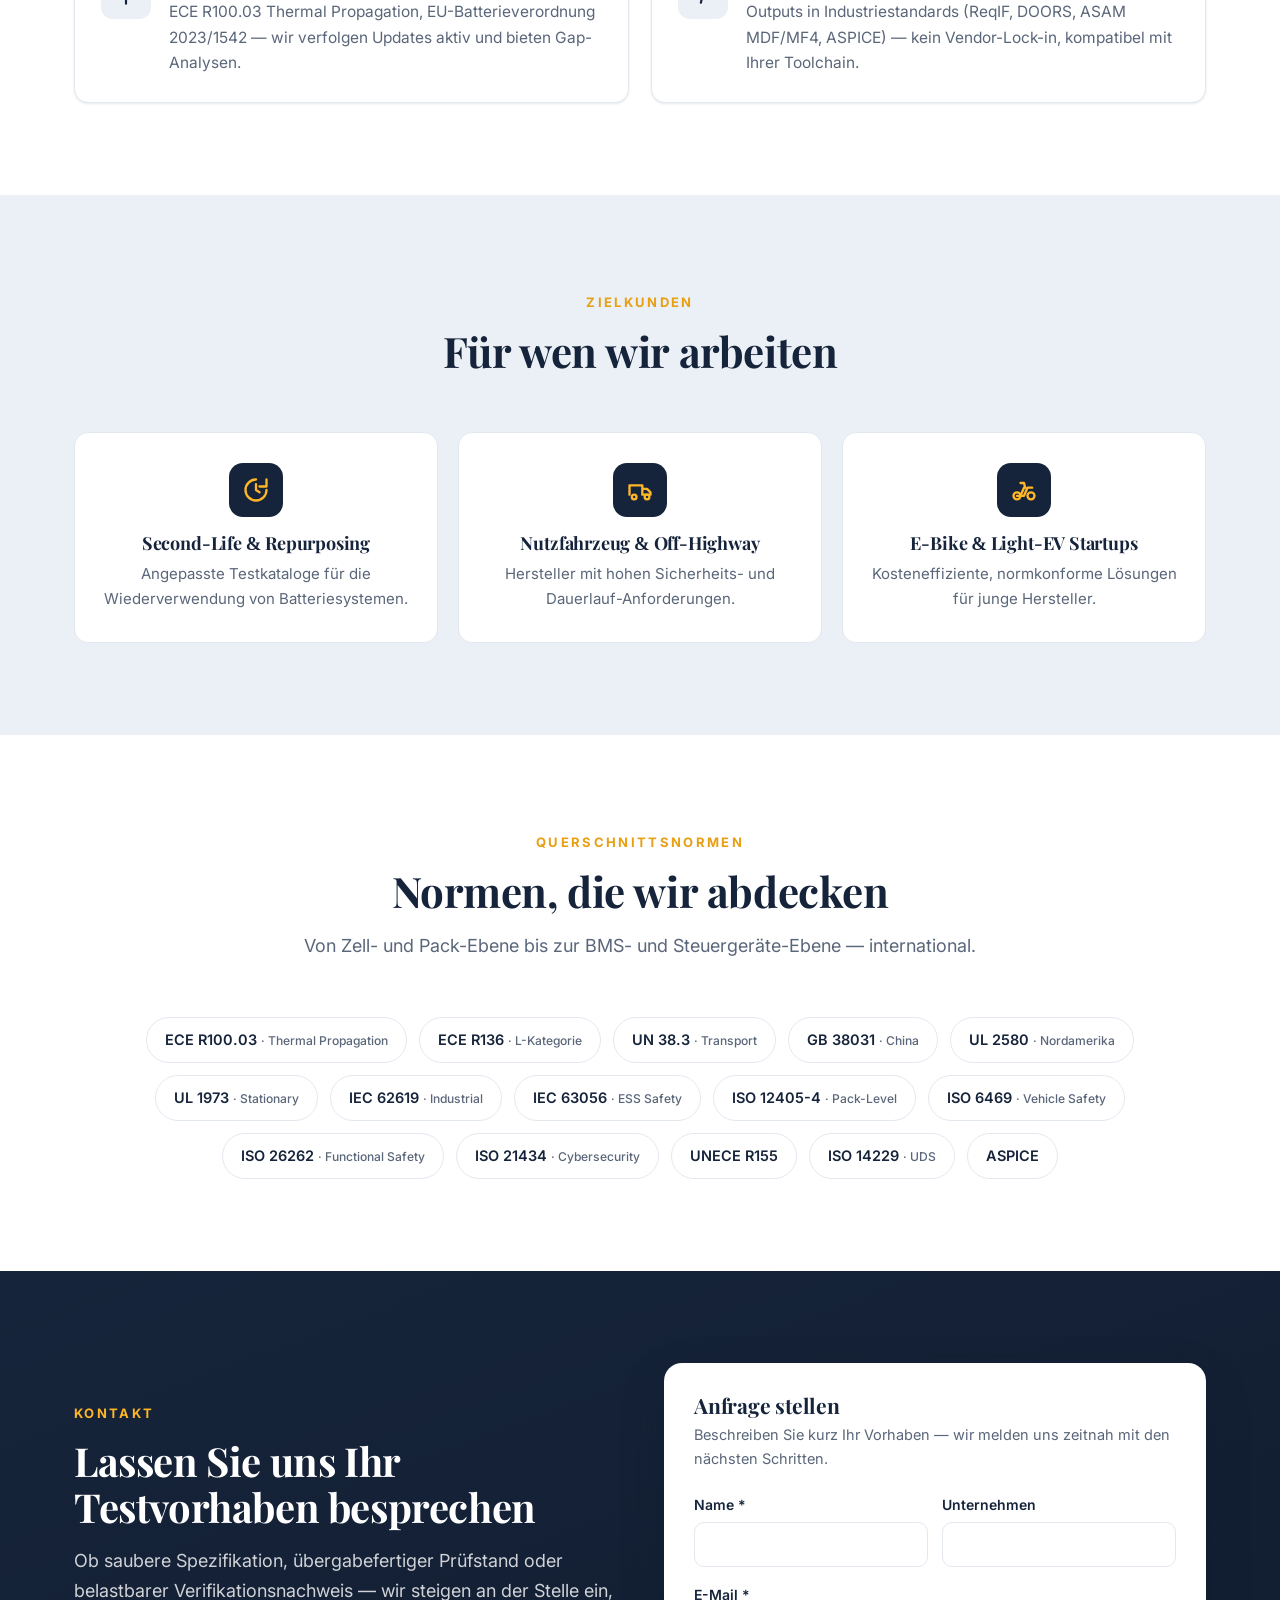
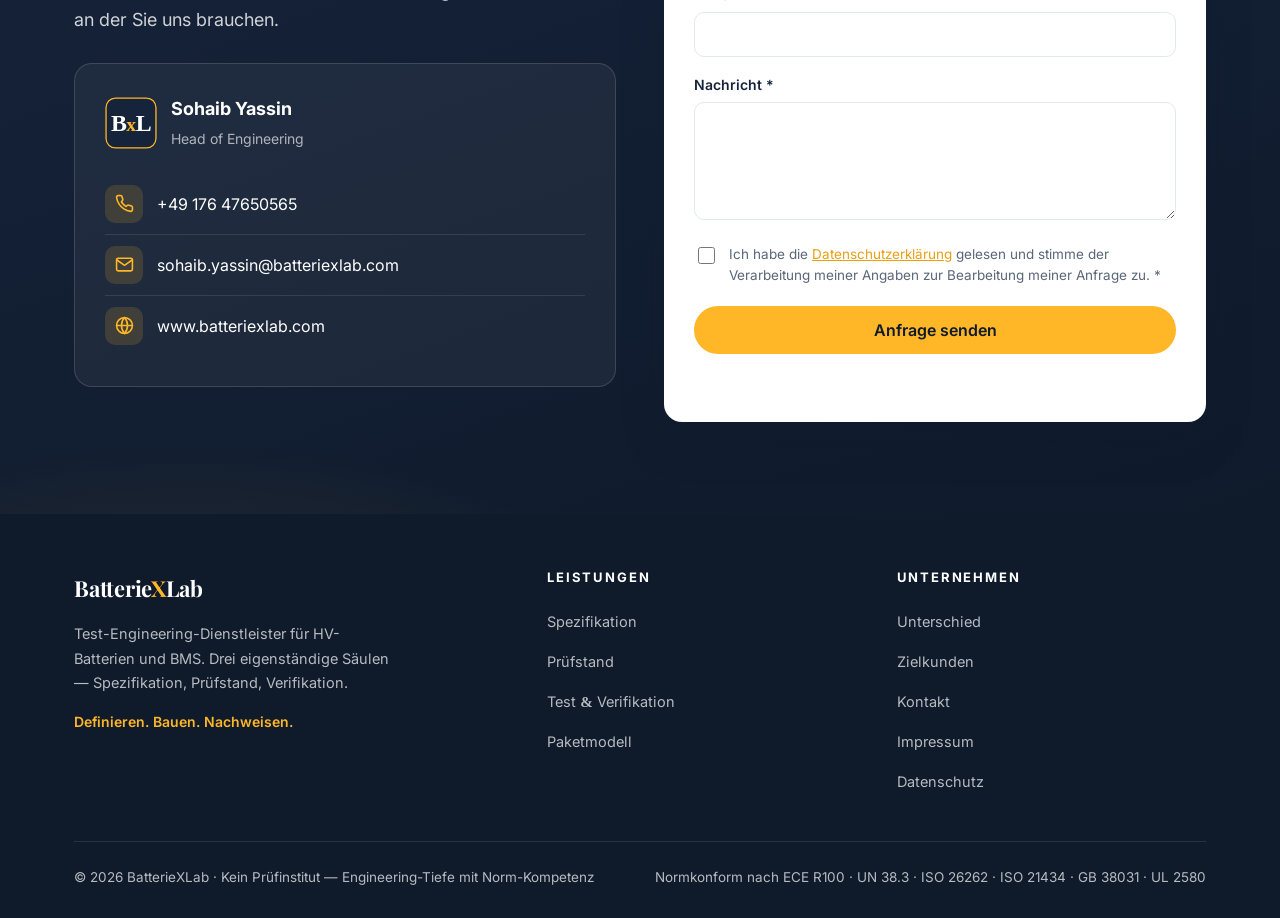
==== commit 71215170: "Align pillar Input/Output rows across all three cards Use a 5-row CSS subgrid so the Input and Outpu" ====
--- a/index.html
+++ b/index.html
@@ -140,11 +140,10 @@
               <li>Normabdeckung <span class="amp">&amp;</span> Traceability (ASPICE)</li>
               <li>Gap-Analysen bestehender Testkataloge</li>
             </ul>
-            <div class="io-flow">
-              <div class="io in"><b>Input</b><span>Kundenanforderungen, Normenliste, Anwendungsfall, Prüfling-Beschreibung</span></div>
-              <div class="arrow">▼</div>
-              <div class="io out"><b>Output</b><span>Testspezifikations-Paket (ReqIF/DOORS/Polarion) + Traceability-Matrix</span></div>
-            </div>
+          </div>
+          <div class="io-flow">
+            <div class="io in"><b>Input</b><span>Kundenanforderungen, Normenliste, Anwendungsfall, Prüfling-Beschreibung</span></div>
+            <div class="io out"><b>Output</b><span>Testspezifikations-Paket (ReqIF/DOORS/Polarion) + Traceability-Matrix</span></div>
           </div>
           <div class="pillar-foot"><span class="pillar-tag">Einzeln buchbar als „Paket S1“</span></div>
         </article>
@@ -166,11 +165,10 @@
               <li>SW-Entwicklung (Test-Executive)</li>
               <li>Inbetriebnahme (IQ/OQ/PQ) <span class="amp">&amp;</span> Schulung</li>
             </ul>
-            <div class="io-flow">
-              <div class="io in"><b>Input</b><span>Testspezifikation (eigene oder fremde) + Prüfling + Anforderungen an Stückzahl/Taktzeit</span></div>
-              <div class="arrow">▼</div>
-              <div class="io out"><b>Output</b><span>Übergabefertiger Prüfstand + IQ/OQ/PQ + MSA + Schulung (Daten: ASAM MDF/MF4)</span></div>
-            </div>
+          </div>
+          <div class="io-flow">
+            <div class="io in"><b>Input</b><span>Testspezifikation (eigene oder fremde) + Prüfling + Anforderungen an Stückzahl/Taktzeit</span></div>
+            <div class="io out"><b>Output</b><span>Übergabefertiger Prüfstand + IQ/OQ/PQ + MSA + Schulung (Daten: ASAM MDF/MF4)</span></div>
           </div>
           <div class="pillar-foot"><span class="pillar-tag">Einzeln buchbar als „Paket S2“</span></div>
         </article>
@@ -192,11 +190,10 @@
               <li>Traceability nach ASPICE</li>
               <li>Institutsbegleitung <span class="amp">&amp;</span> Witness Testing</li>
             </ul>
-            <div class="io-flow">
-              <div class="io in"><b>Input</b><span>Testspezifikation + Prüfstand (eigener oder fremder) + Prüfling</span></div>
-              <div class="arrow">▼</div>
-              <div class="io out"><b>Output</b><span>Testberichte + Verifikationsnachweis + Traceability-Matrix + Homologations-Dossier</span></div>
-            </div>
+          </div>
+          <div class="io-flow">
+            <div class="io in"><b>Input</b><span>Testspezifikation + Prüfstand (eigener oder fremder) + Prüfling</span></div>
+            <div class="io out"><b>Output</b><span>Testberichte + Verifikationsnachweis + Traceability-Matrix + Homologations-Dossier</span></div>
           </div>
           <div class="pillar-foot"><span class="pillar-tag">Einzeln buchbar als „Paket S3“</span></div>
         </article>
--- a/css/styles.css
+++ b/css/styles.css
@@ -248,9 +248,9 @@
 .trust .dot { color: var(--yellow); }
 
 /* ---------- Pillars ---------- */
-.pillars { display: grid; grid-template-columns: repeat(3, 1fr); gap: 26px; }
+.pillars { display: grid; grid-template-columns: repeat(3, 1fr); grid-template-rows: repeat(5, auto); column-gap: 26px; row-gap: 0; }
 .pillar {
-  display: flex; flex-direction: column;
+  display: grid; grid-row: span 5; grid-template-rows: subgrid;
   background: #fff; border: 1px solid var(--line); border-radius: var(--radius);
   overflow: hidden; box-shadow: var(--shadow-sm);
   transition: transform .2s ease, box-shadow .2s ease, border-color .2s ease;
@@ -269,7 +269,7 @@
 .pillar-top .kicker { font-size: 12px; font-weight: 700; letter-spacing: .18em; text-transform: uppercase; color: var(--yellow); }
 .pillar-top h3 { color: #fff; font-size: 24px; margin-top: 4px; }
 .pillar-top .promise { margin-top: 12px; font-style: italic; color: rgba(255,255,255,.78); font-size: 15px; }
-.pillar-body { padding: 24px 26px 8px; flex: 1; }
+.pillar-body { padding: 24px 26px 8px; }
 .pillar-body .label { font-size: 12px; font-weight: 700; letter-spacing: .14em; text-transform: uppercase; color: var(--muted); margin-bottom: 10px; }
 .pillar-body p.desc { color: var(--ink); font-size: 15.5px; margin-bottom: 18px; }
 .feature-list li {
@@ -291,7 +291,7 @@
   font-weight: 700; font-size: 14px; padding: 11px; border-radius: 999px;
 }
 
-.io-flow { margin-top: 18px; }
+.io-flow { grid-row: span 2; display: grid; grid-template-rows: subgrid; padding: 0 26px 6px; }
 .io-flow .io { display: block; font-size: 15px; padding: 0; margin-top: 14px; background: none; border-radius: 0; }
 .io-flow .io b { display: block; font-size: 12px; letter-spacing: .14em; text-transform: uppercase; color: var(--muted); width: auto; margin-bottom: 4px; }
 .io-flow .io span { color: var(--ink); }
@@ -473,7 +473,9 @@
         rgba(22,36,59,.55) 100%),
       url("../assets/hero-lab.jpg") center bottom / cover no-repeat;
   }
-  .pillars { grid-template-columns: 1fr; max-width: 520px; margin: 0 auto; }
+  .pillars { grid-template-columns: 1fr; grid-template-rows: none; max-width: 520px; margin: 0 auto; }
+  .pillar { display: flex; flex-direction: column; grid-row: auto; }
+  .io-flow { display: block; }
   .pkg-grid { grid-template-columns: 1fr 1fr; }
   .addons { grid-template-columns: 1fr 1fr; }
   .diff-grid { grid-template-columns: 1fr; }
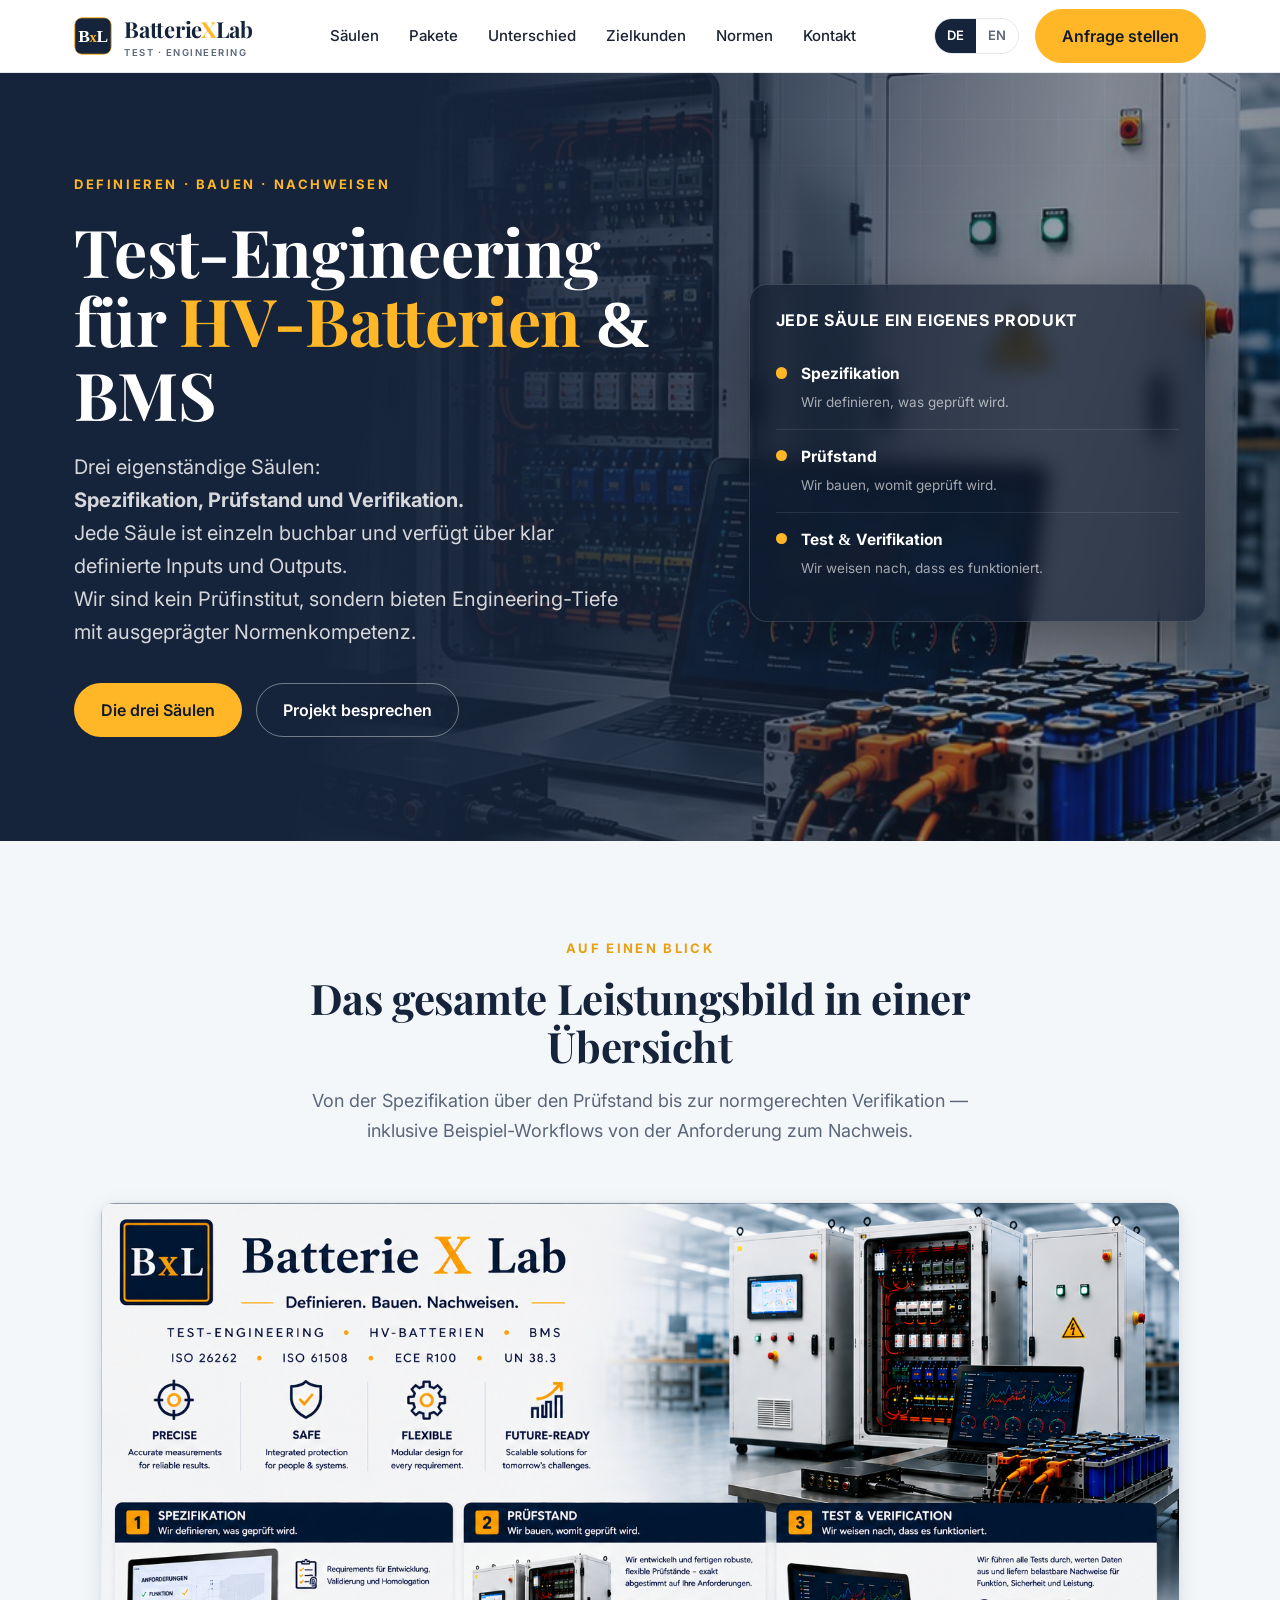
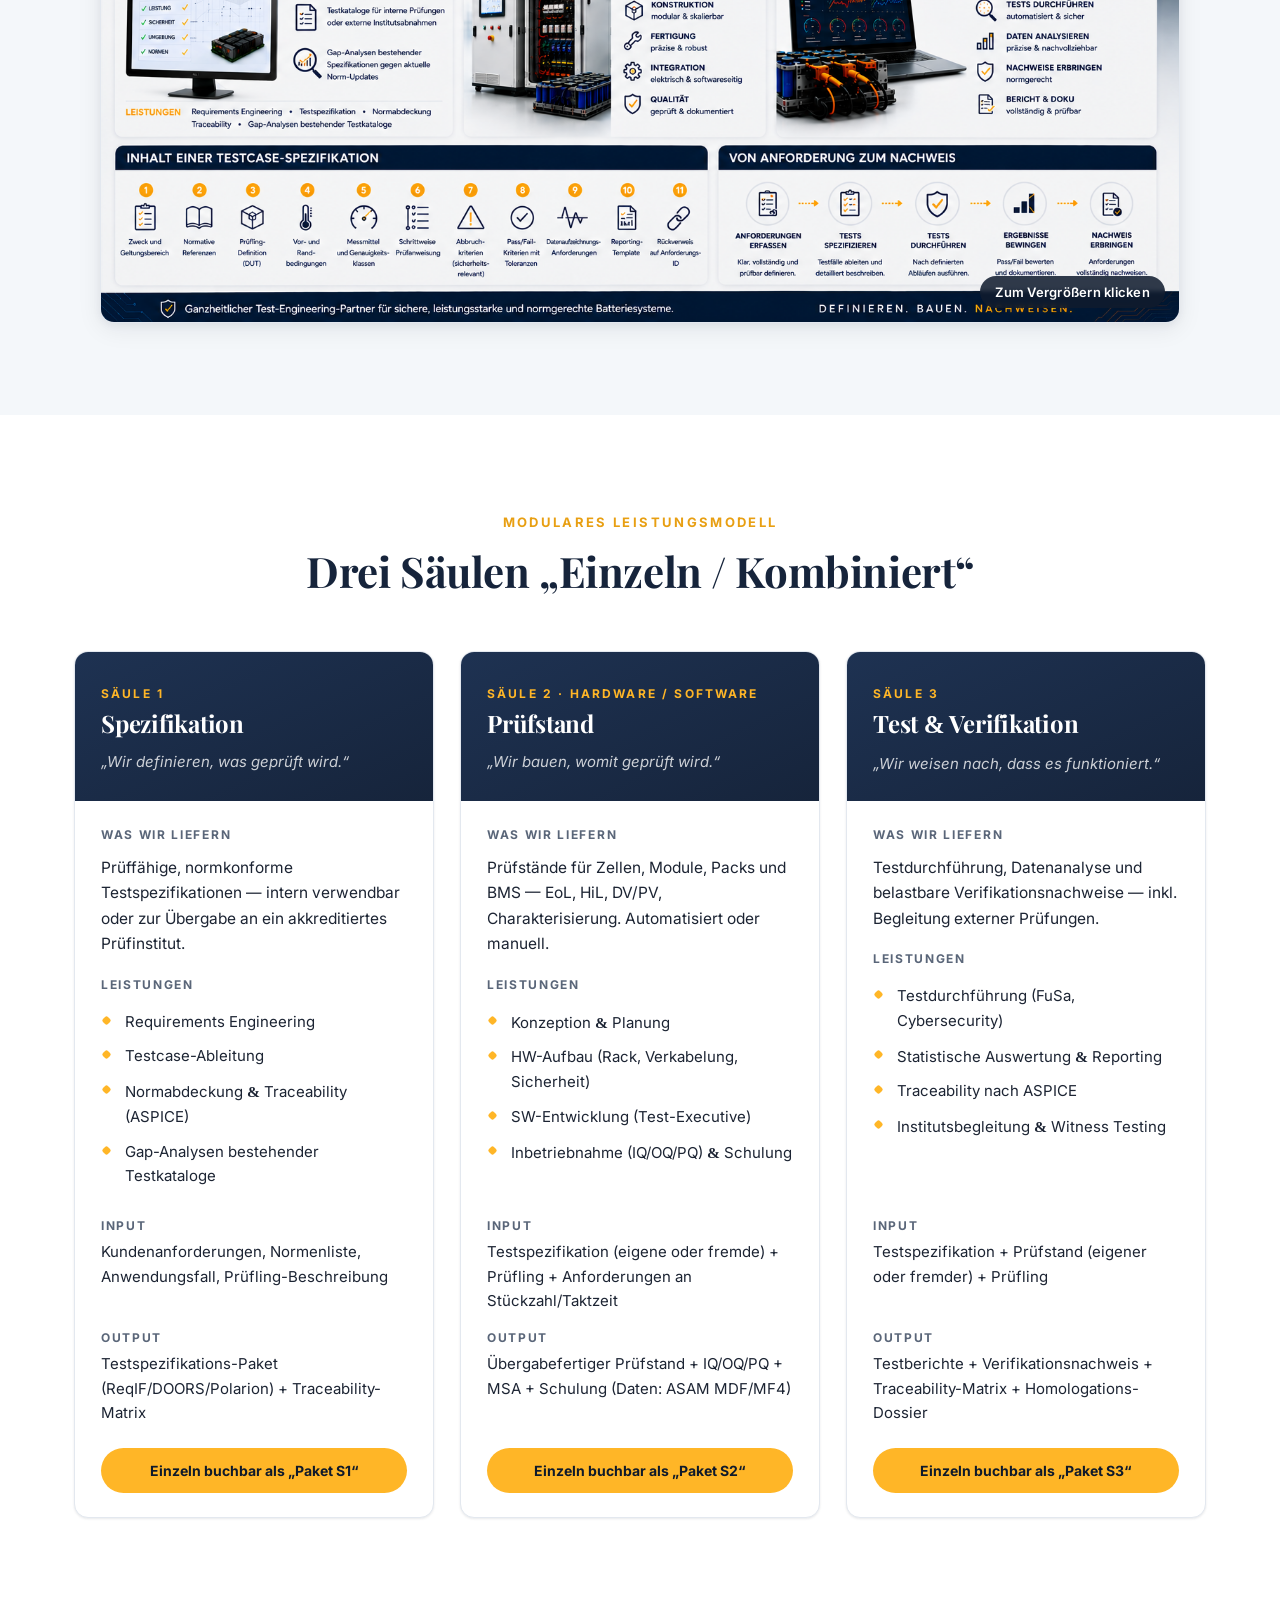
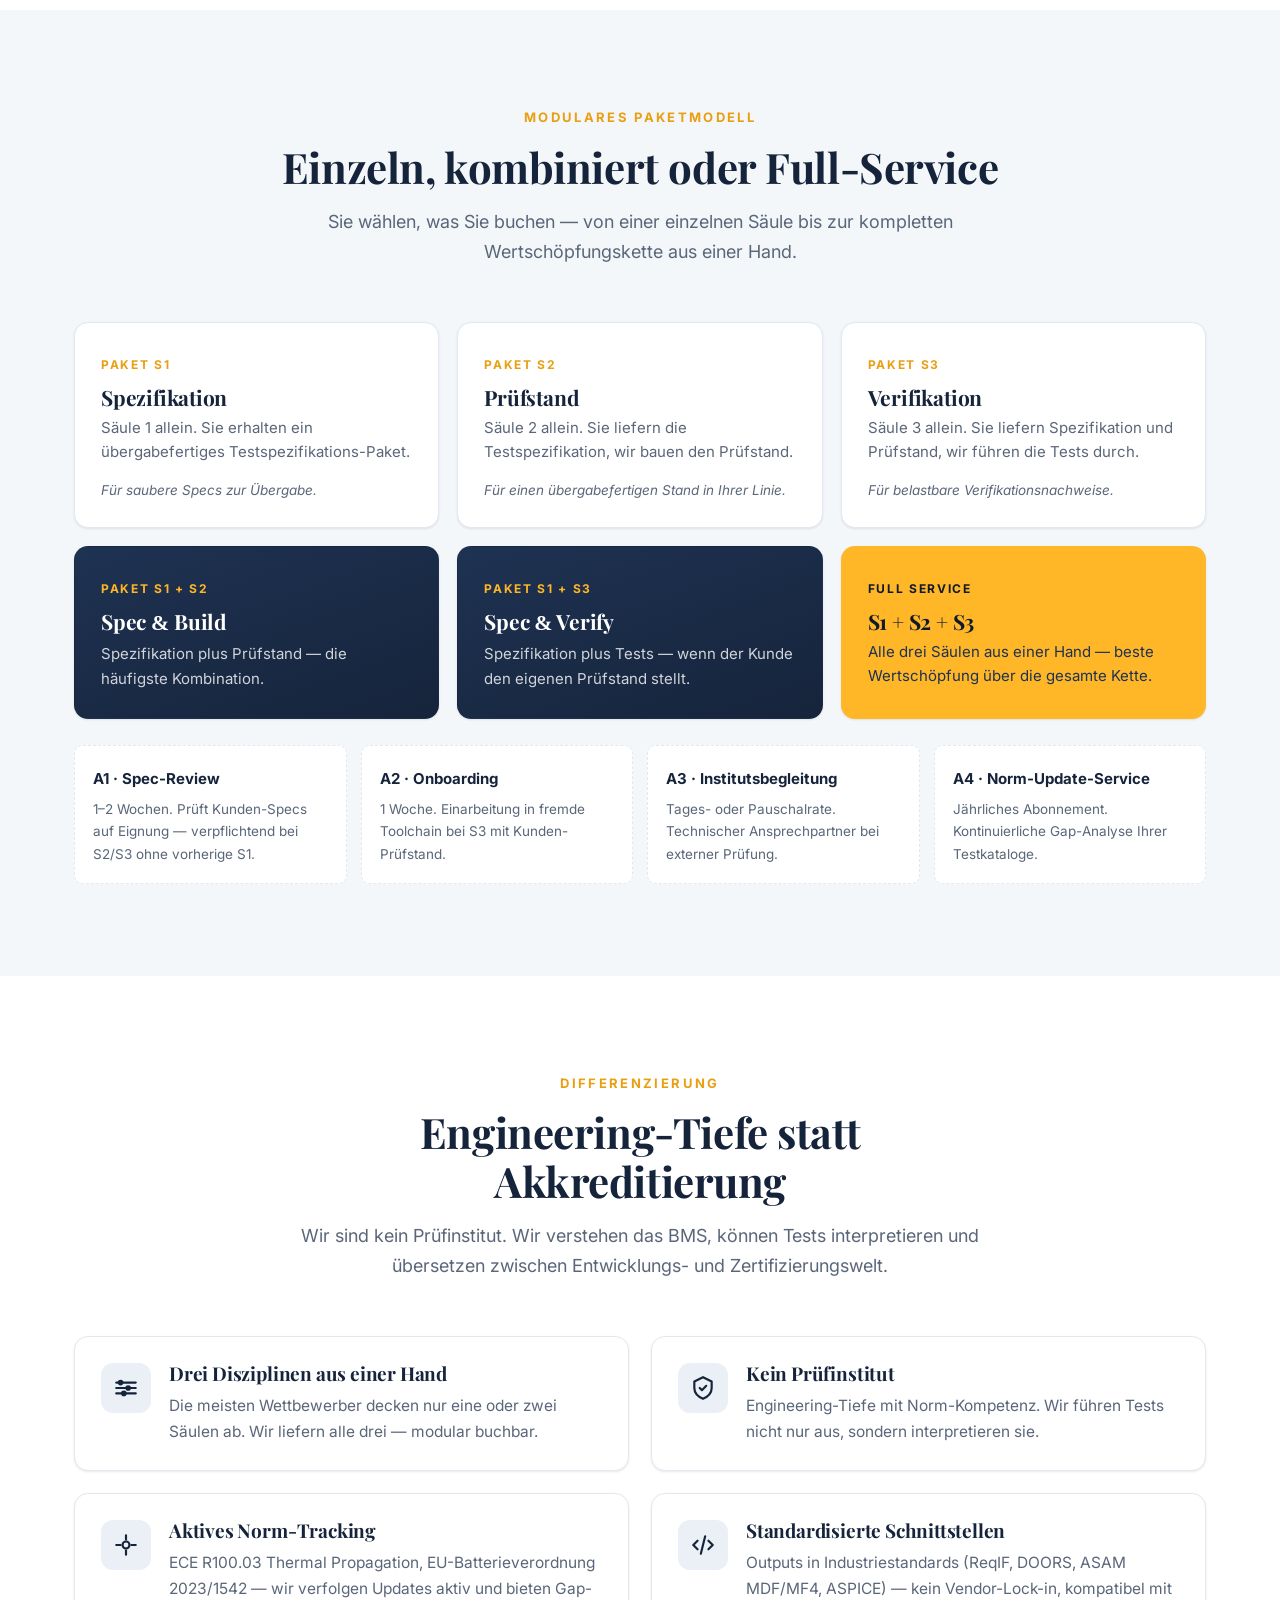
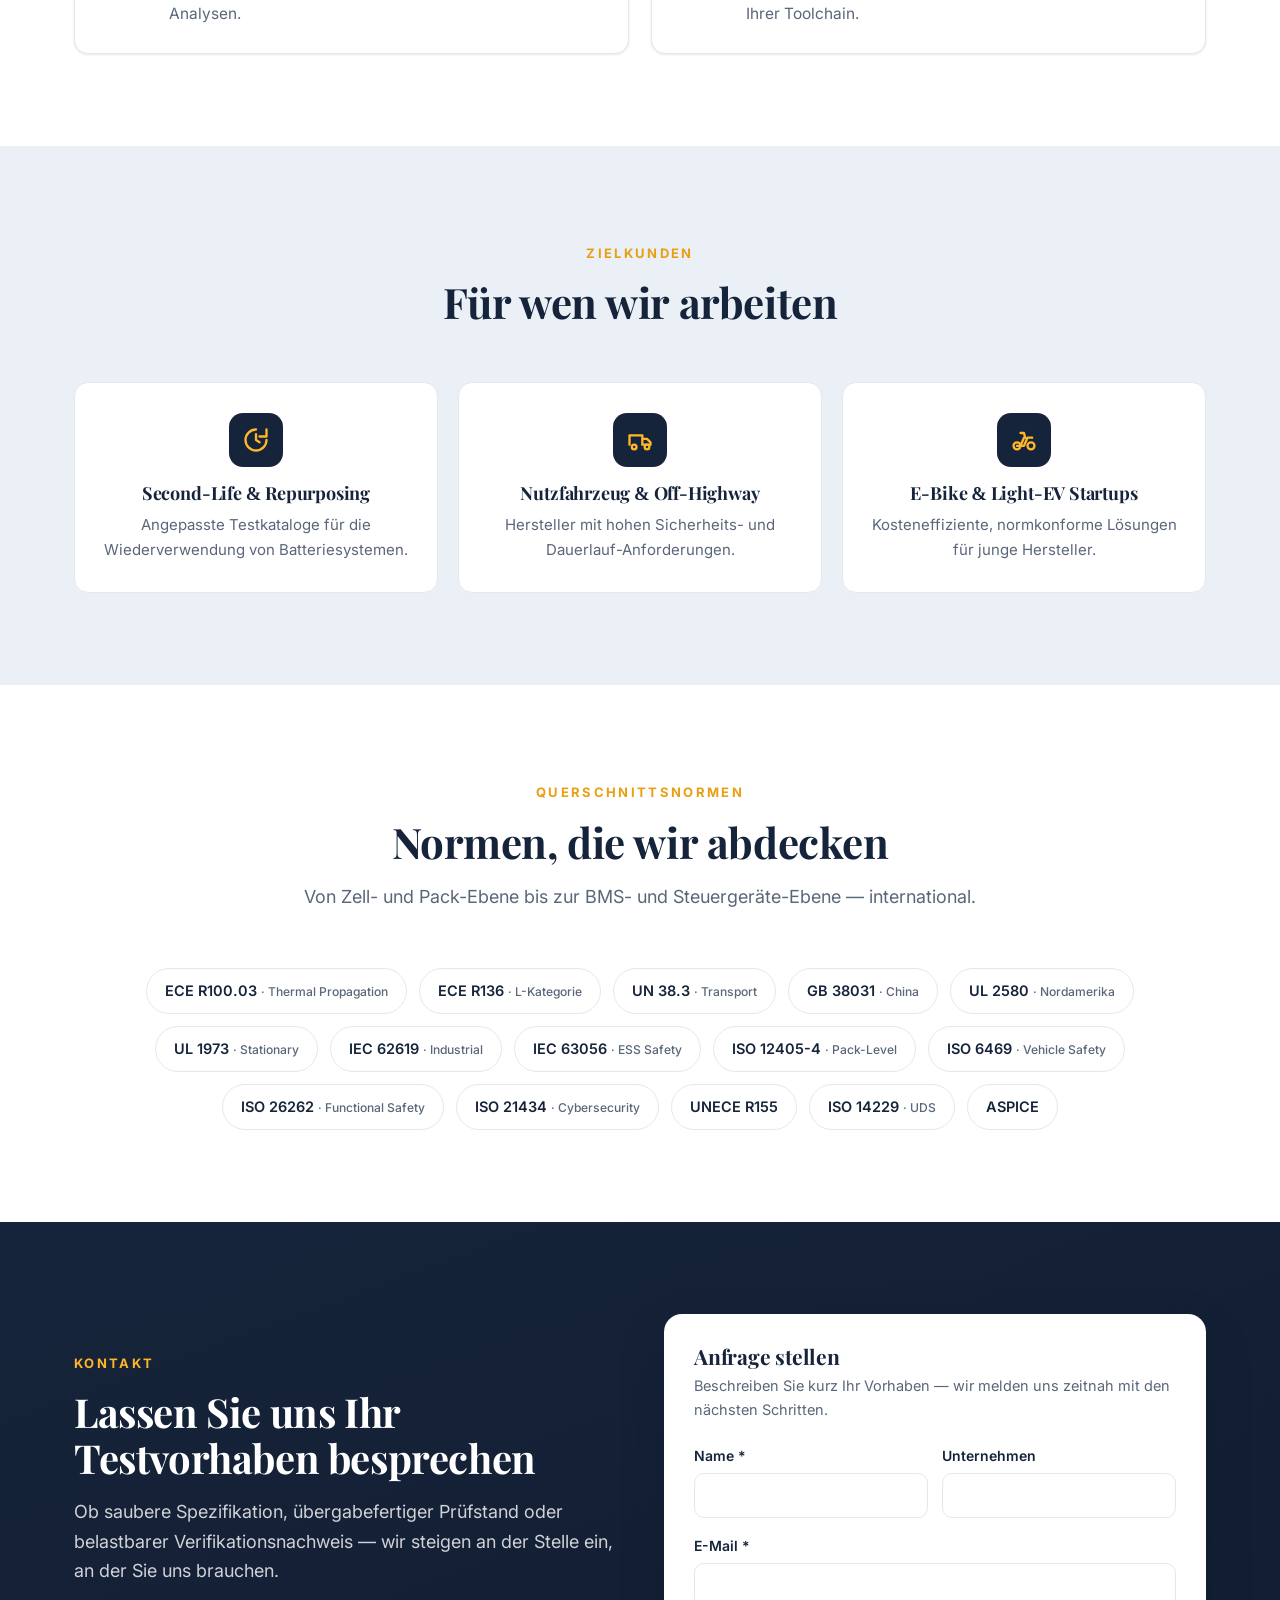
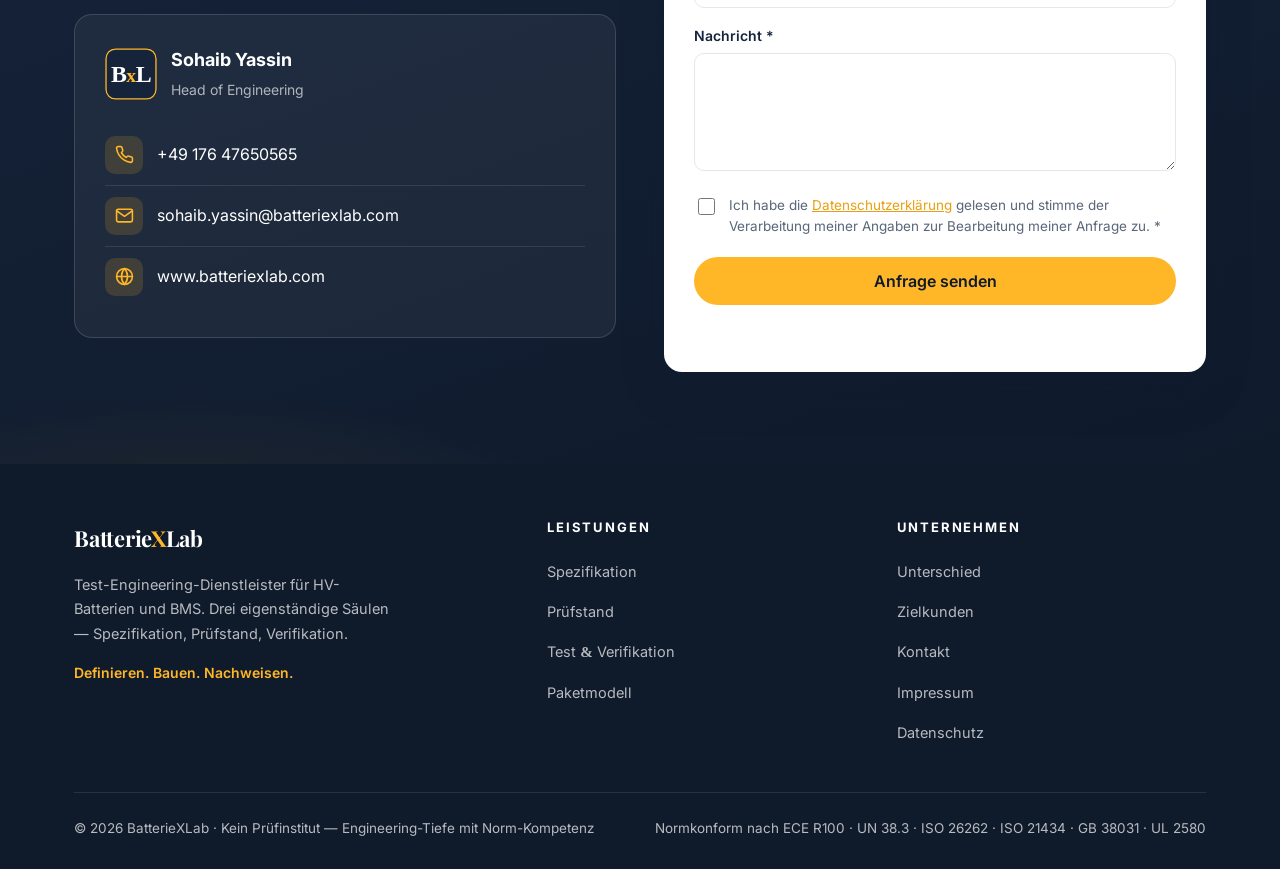
==== commit a92ceaac: "Page 1 hero: remove standards chips, rewrite lead with bold pillars - Remove the hero standards-badg" ====
--- a/index.html
+++ b/index.html
@@ -22,7 +22,7 @@
   <link rel="preconnect" href="https://fonts.googleapis.com" />
   <link rel="preconnect" href="https://fonts.gstatic.com" crossorigin />
   <link href="https://fonts.googleapis.com/css2?family=Inter:wght@400;500;600;700&family=Playfair+Display:wght@600;700&display=swap" rel="stylesheet" />
-  <link rel="stylesheet" href="css/styles.css" />
+  <link rel="stylesheet" href="css/styles.css?v=20260610" />
 </head>
 <body>
 
@@ -64,14 +64,10 @@
         <div>
           <span class="tagline">Definieren · Bauen · Nachweisen</span>
           <h1>Test-Engineering für <span class="x">HV-Batterien</span> <span class="amp">&amp;</span> BMS</h1>
-          <p class="lead">Drei eigenständige Säulen — Spezifikation, Prüfstand und Verifikation. Jede einzeln buchbar, jede mit klar definiertem Input und Output. Kein Prüfinstitut: Engineering-Tiefe mit Norm-Kompetenz.</p>
+          <p class="lead">Drei eigenständige Säulen:<br /><strong>Spezifikation, Prüfstand und Verifikation.</strong><br />Jede Säule ist einzeln buchbar und verfügt über klar definierte Inputs und Outputs.<br />Wir sind kein Prüfinstitut, sondern bieten Engineering-Tiefe mit ausgeprägter Normenkompetenz.</p>
           <div class="hero-actions">
             <a href="#saeulen" class="btn btn--primary">Die drei Säulen</a>
             <a href="#kontakt" class="btn btn--outline-light">Projekt besprechen</a>
-          </div>
-          <div class="hero-badges">
-            <span>ECE R100</span><span>UN 38.3</span><span>ISO 26262</span>
-            <span>ISO 21434</span><span>GB 38031</span><span>UL 2580</span><span>ASPICE</span>
           </div>
         </div>
 
@@ -462,6 +458,6 @@
     <img src="" alt="" />
   </div>
 
-  <script src="js/main.js"></script>
+  <script src="js/main.js?v=20260610"></script>
 </body>
 </html>
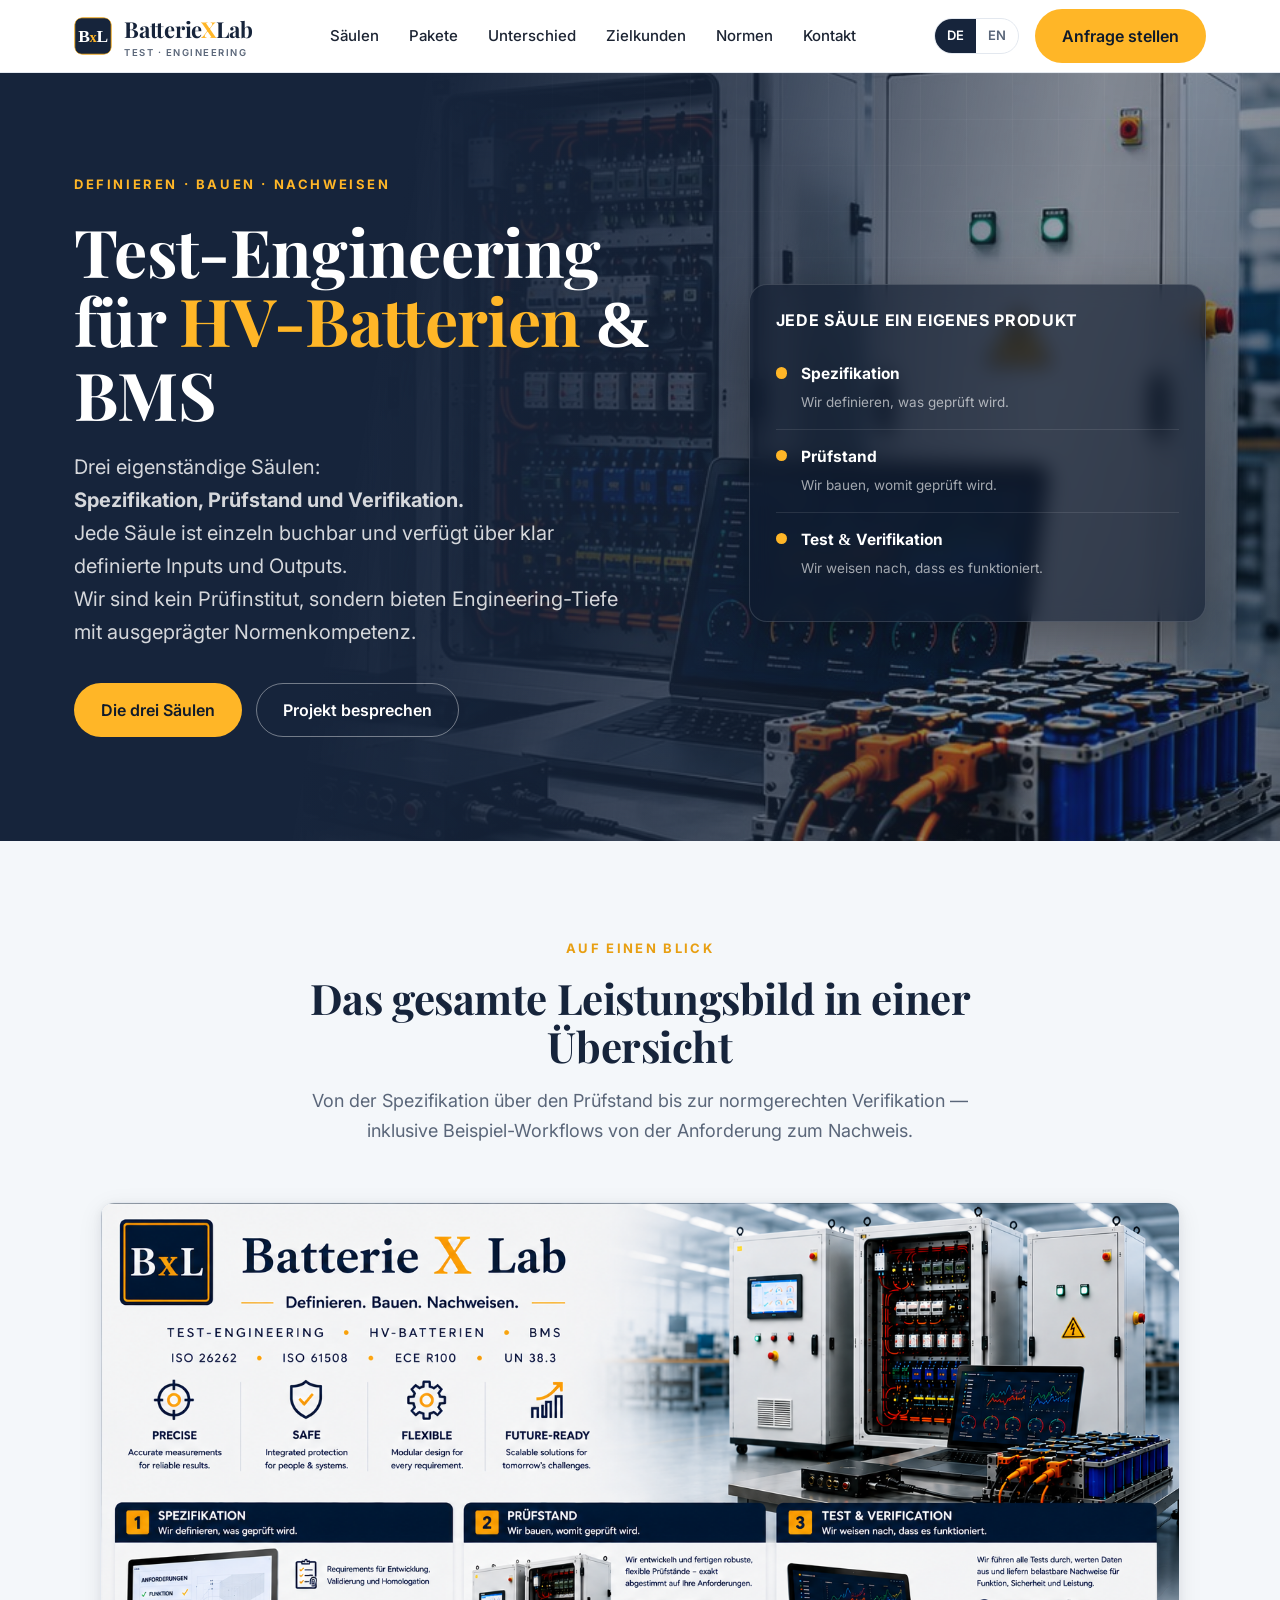
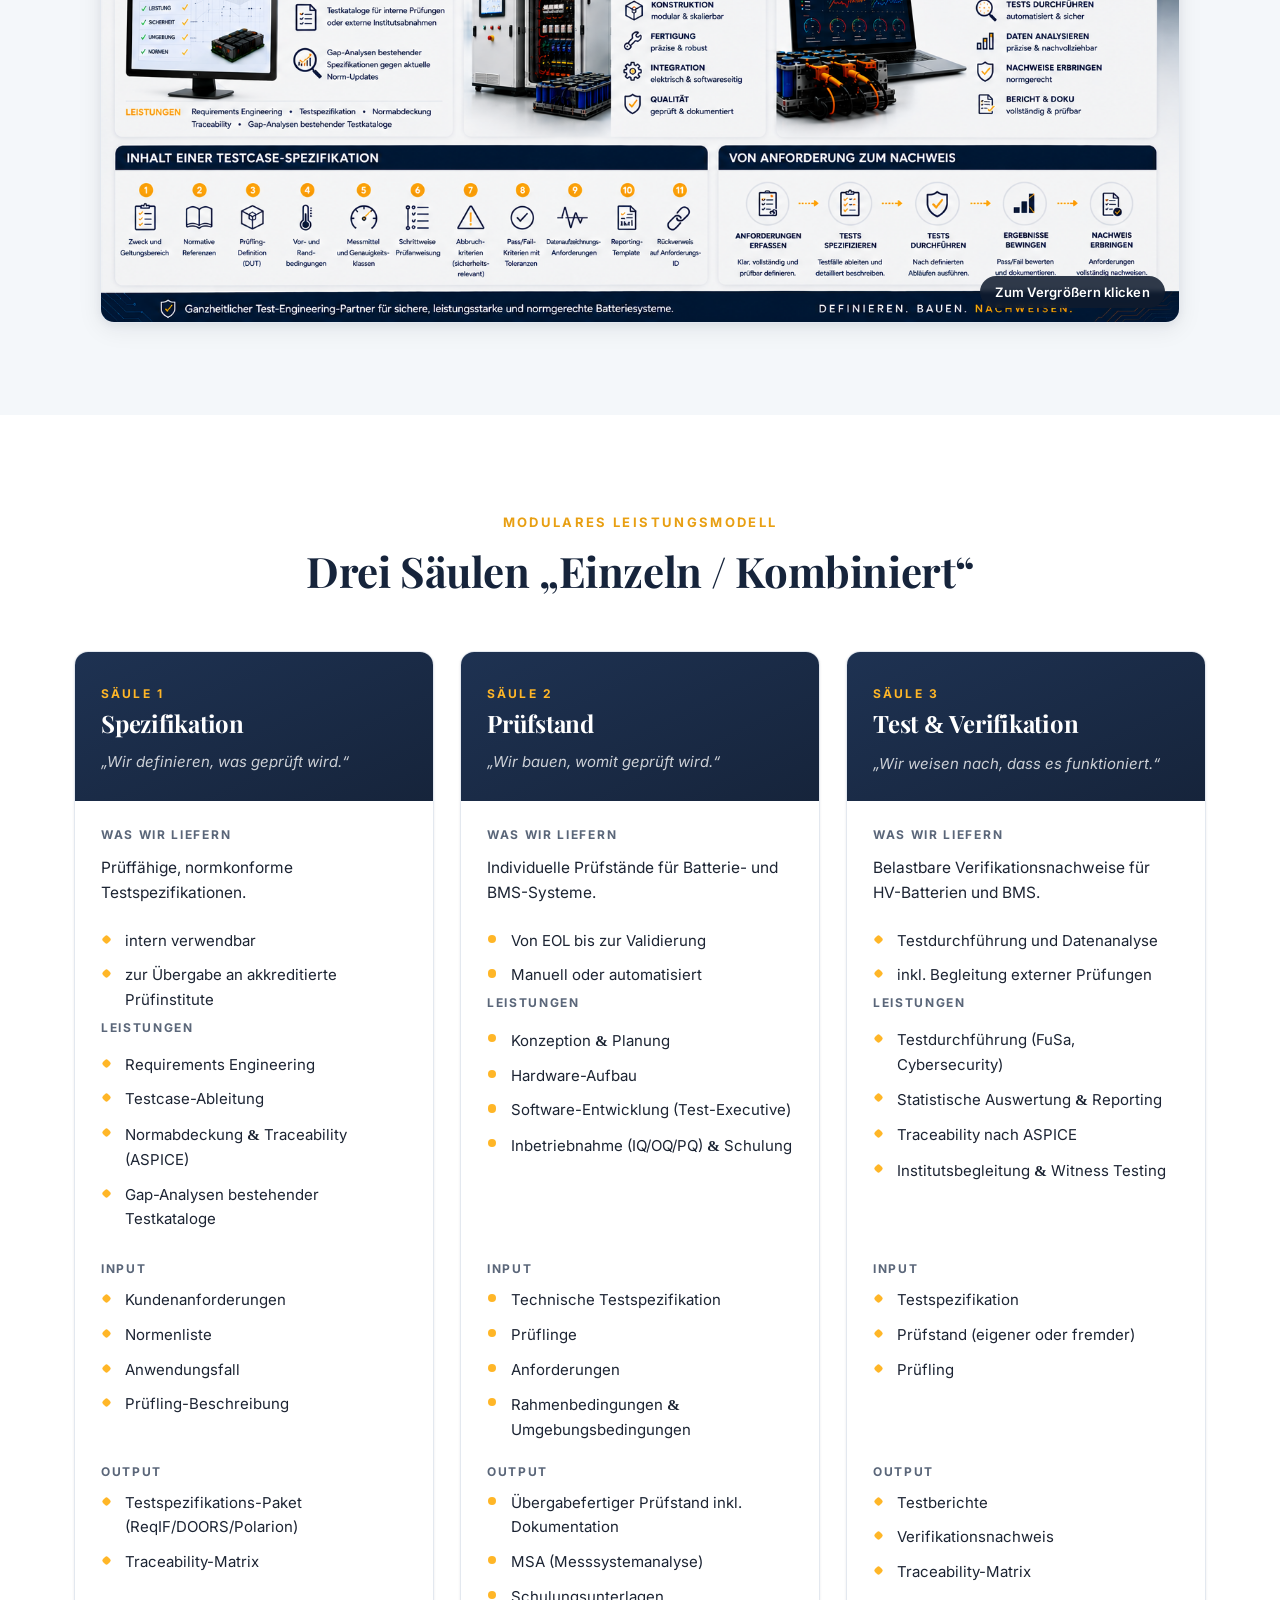
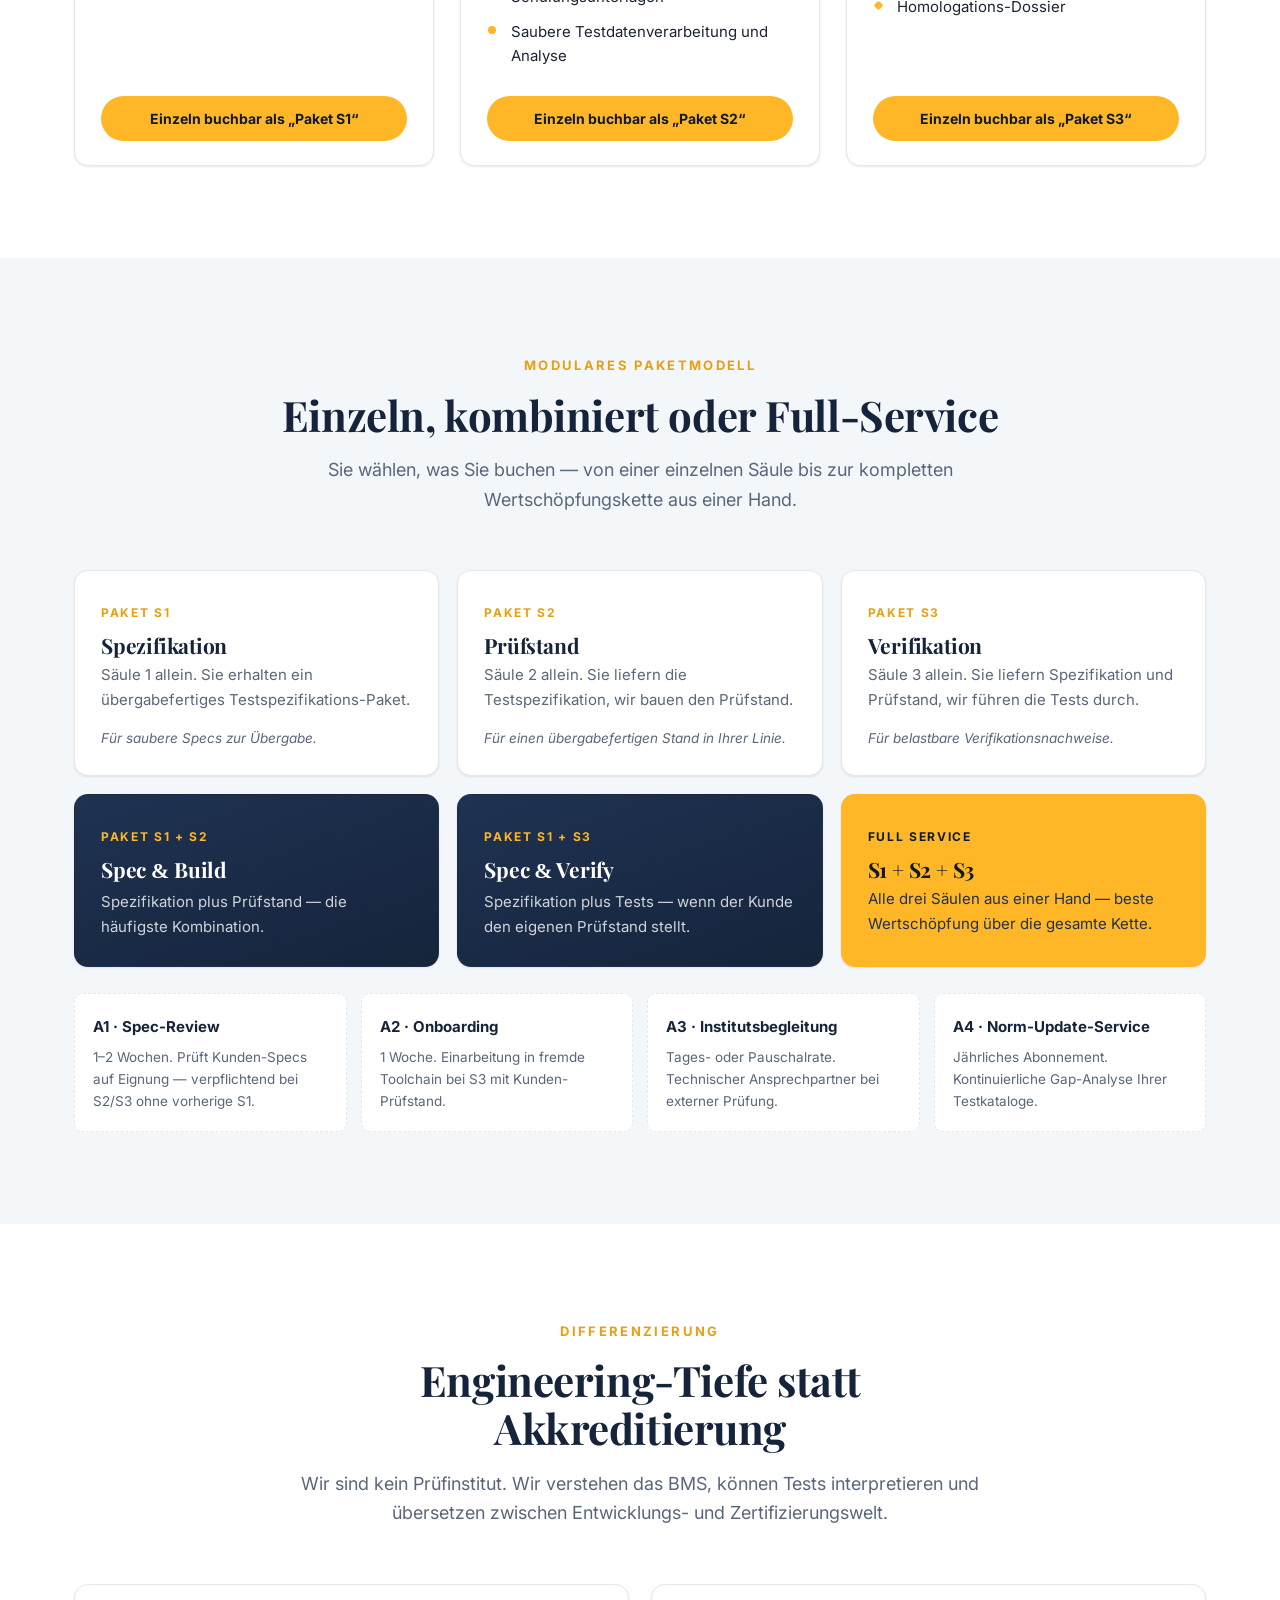
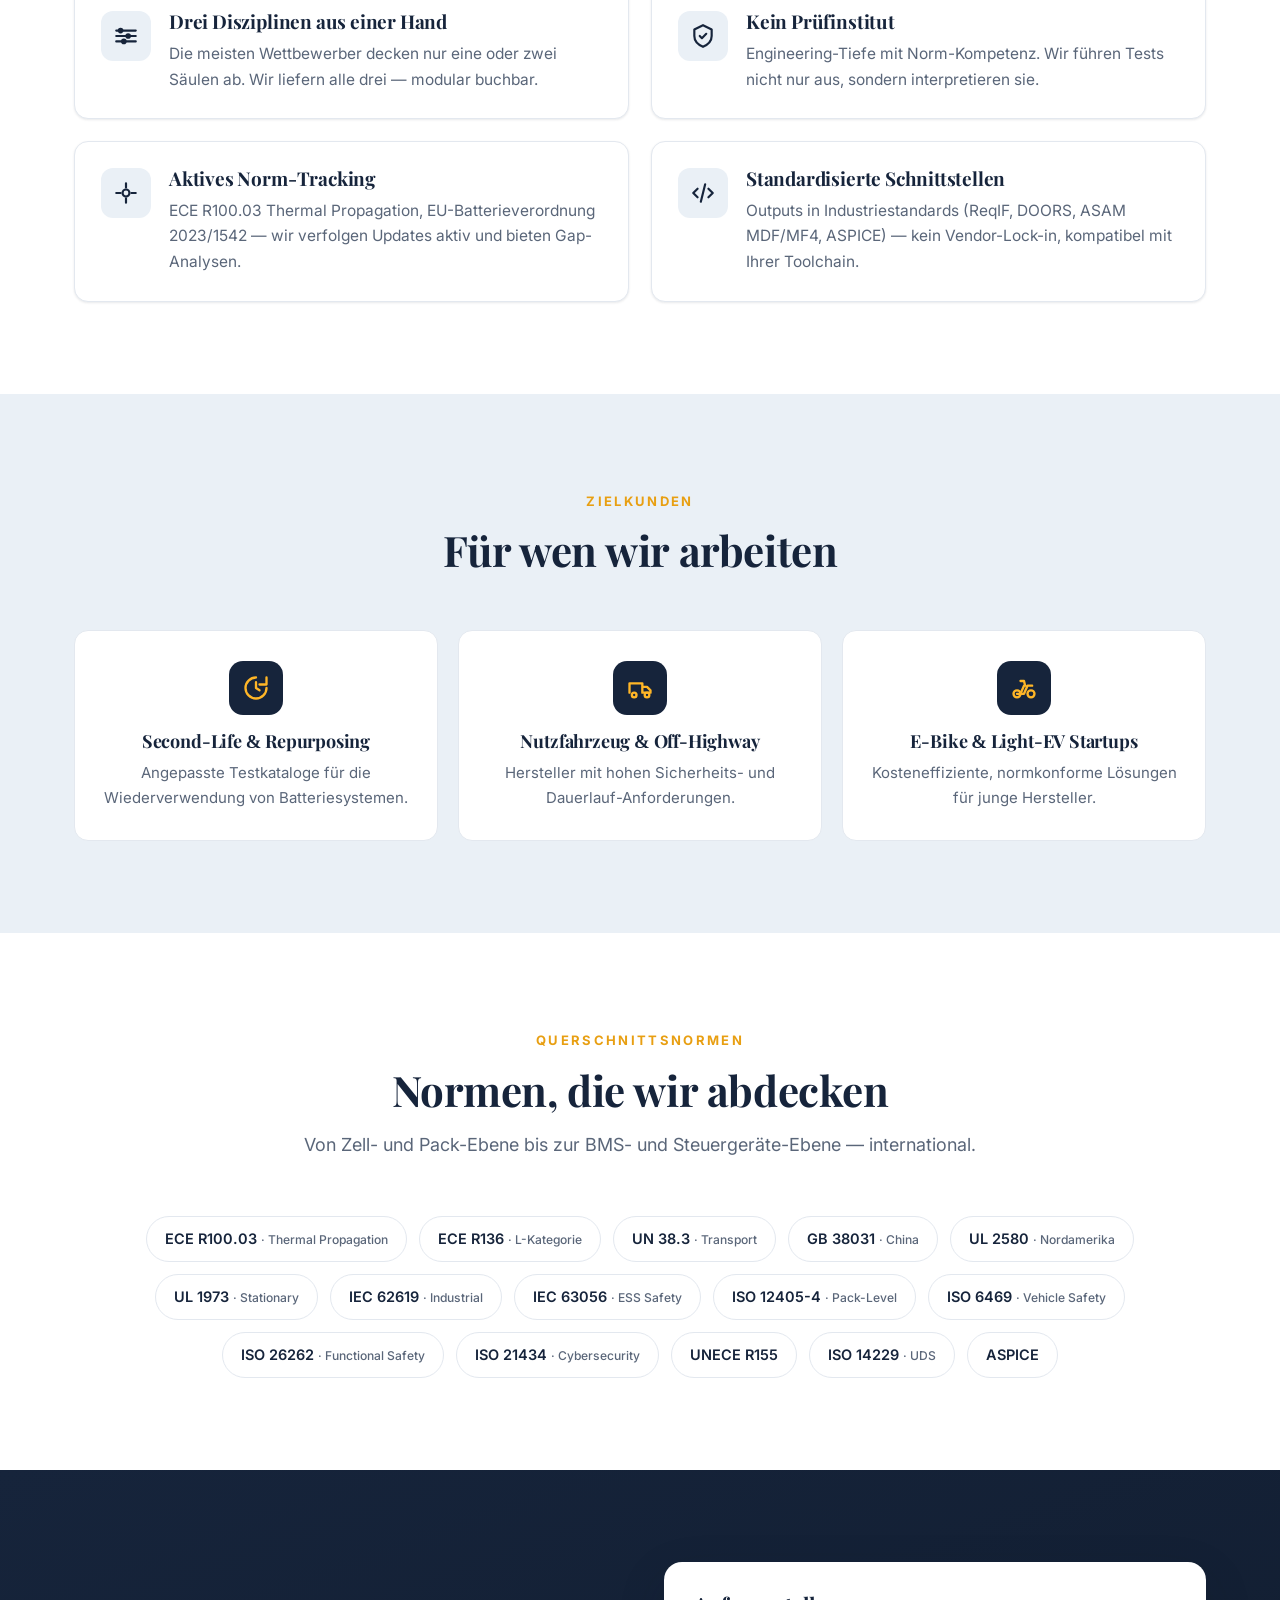
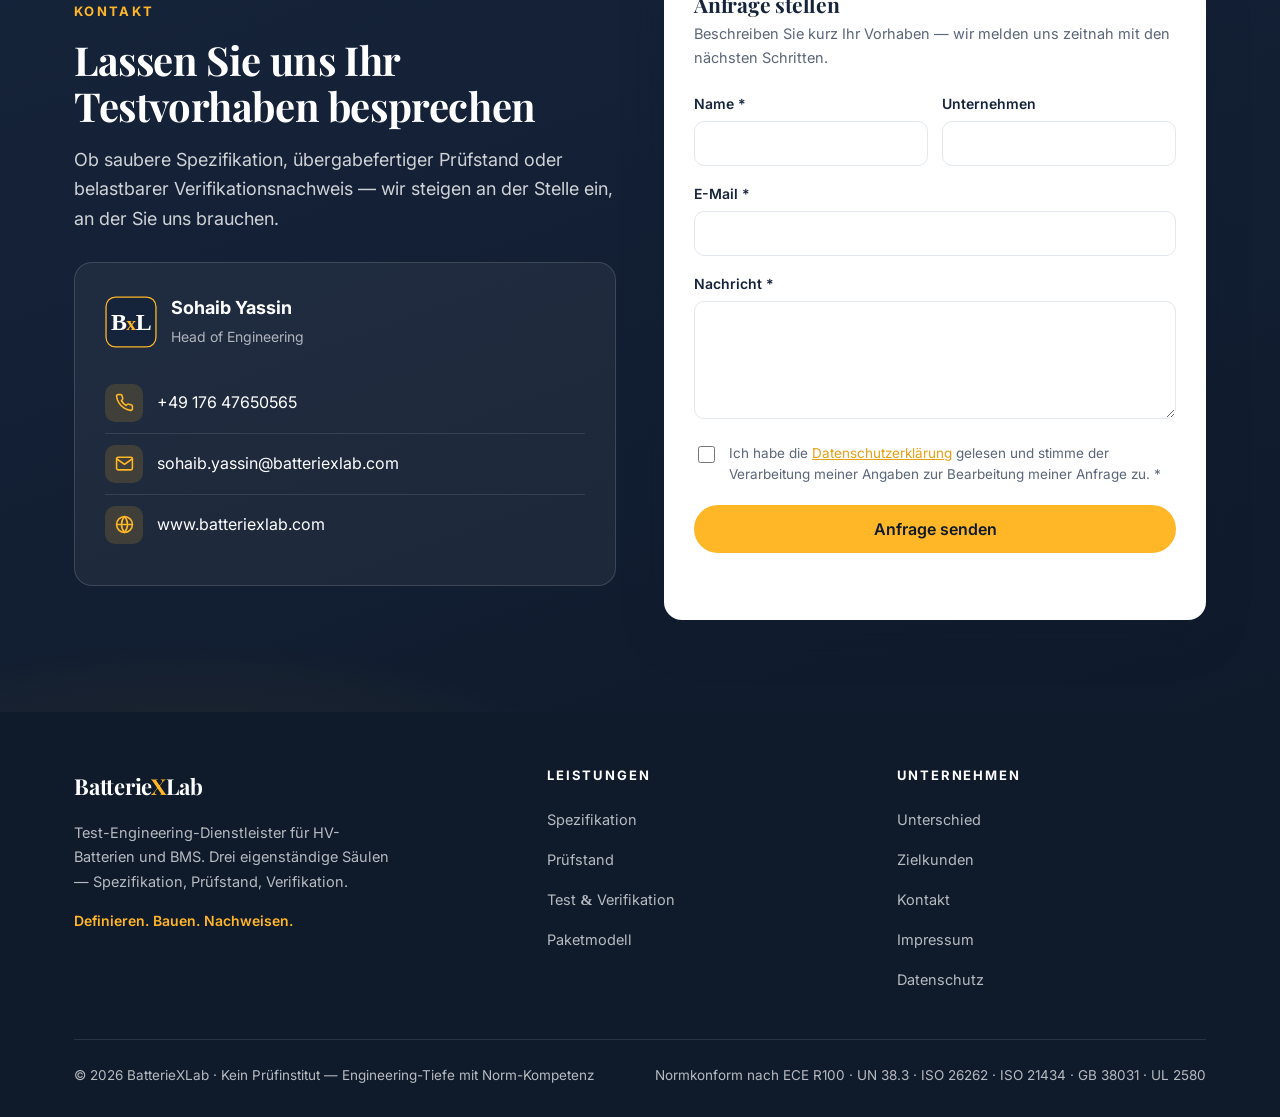
==== commit 6a77f13d: "Page 3 pillars: detailed format with circle bullets on Säule 2 - Convert all three pillar cards to t" ====
--- a/index.html
+++ b/index.html
@@ -22,7 +22,7 @@
   <link rel="preconnect" href="https://fonts.googleapis.com" />
   <link rel="preconnect" href="https://fonts.gstatic.com" crossorigin />
   <link href="https://fonts.googleapis.com/css2?family=Inter:wght@400;500;600;700&family=Playfair+Display:wght@600;700&display=swap" rel="stylesheet" />
-  <link rel="stylesheet" href="css/styles.css?v=20260610" />
+  <link rel="stylesheet" href="css/styles.css?v=20260610b" />
 </head>
 <body>
 
@@ -128,7 +128,11 @@
           </div>
           <div class="pillar-body">
             <p class="label">Was wir liefern</p>
-            <p class="desc">Prüffähige, normkonforme Testspezifikationen — intern verwendbar oder zur Übergabe an ein akkreditiertes Prüfinstitut.</p>
+            <p class="desc">Prüffähige, normkonforme Testspezifikationen.</p>
+            <ul class="feature-list">
+              <li>intern verwendbar</li>
+              <li>zur Übergabe an akkreditierte Prüfinstitute</li>
+            </ul>
             <p class="label">Leistungen</p>
             <ul class="feature-list">
               <li>Requirements Engineering</li>
@@ -138,8 +142,20 @@
             </ul>
           </div>
           <div class="io-flow">
-            <div class="io in"><b>Input</b><span>Kundenanforderungen, Normenliste, Anwendungsfall, Prüfling-Beschreibung</span></div>
-            <div class="io out"><b>Output</b><span>Testspezifikations-Paket (ReqIF/DOORS/Polarion) + Traceability-Matrix</span></div>
+            <div class="io in"><b>Input</b>
+              <ul class="feature-list">
+                <li>Kundenanforderungen</li>
+                <li>Normenliste</li>
+                <li>Anwendungsfall</li>
+                <li>Prüfling-Beschreibung</li>
+              </ul>
+            </div>
+            <div class="io out"><b>Output</b>
+              <ul class="feature-list">
+                <li>Testspezifikations-Paket (ReqIF/DOORS/Polarion)</li>
+                <li>Traceability-Matrix</li>
+              </ul>
+            </div>
           </div>
           <div class="pillar-foot"><span class="pillar-tag">Einzeln buchbar als „Paket S1“</span></div>
         </article>
@@ -147,24 +163,42 @@
         <!-- Säule 2 -->
         <article class="pillar reveal">
           <div class="pillar-top">
-            <span class="kicker">Säule 2 · Hardware / Software</span>
+            <span class="kicker">Säule 2</span>
             <h3>Prüfstand</h3>
             <p class="promise">„Wir bauen, womit geprüft wird.“</p>
           </div>
           <div class="pillar-body">
             <p class="label">Was wir liefern</p>
-            <p class="desc">Prüfstände für Zellen, Module, Packs und BMS — EoL, HiL, DV/PV, Charakterisierung. Automatisiert oder manuell.</p>
+            <p class="desc">Individuelle Prüfstände für Batterie- und BMS-Systeme.</p>
+            <ul class="feature-list bullets-circle">
+              <li>Von EOL bis zur Validierung</li>
+              <li>Manuell oder automatisiert</li>
+            </ul>
             <p class="label">Leistungen</p>
-            <ul class="feature-list">
+            <ul class="feature-list bullets-circle">
               <li>Konzeption <span class="amp">&amp;</span> Planung</li>
-              <li>HW-Aufbau (Rack, Verkabelung, Sicherheit)</li>
-              <li>SW-Entwicklung (Test-Executive)</li>
+              <li>Hardware-Aufbau</li>
+              <li>Software-Entwicklung (Test-Executive)</li>
               <li>Inbetriebnahme (IQ/OQ/PQ) <span class="amp">&amp;</span> Schulung</li>
             </ul>
           </div>
           <div class="io-flow">
-            <div class="io in"><b>Input</b><span>Testspezifikation (eigene oder fremde) + Prüfling + Anforderungen an Stückzahl/Taktzeit</span></div>
-            <div class="io out"><b>Output</b><span>Übergabefertiger Prüfstand + IQ/OQ/PQ + MSA + Schulung (Daten: ASAM MDF/MF4)</span></div>
+            <div class="io in"><b>Input</b>
+              <ul class="feature-list bullets-circle">
+                <li>Technische Testspezifikation</li>
+                <li>Prüflinge</li>
+                <li>Anforderungen</li>
+                <li>Rahmenbedingungen <span class="amp">&amp;</span> Umgebungsbedingungen</li>
+              </ul>
+            </div>
+            <div class="io out"><b>Output</b>
+              <ul class="feature-list bullets-circle">
+                <li>Übergabefertiger Prüfstand inkl. Dokumentation</li>
+                <li>MSA (Messsystemanalyse)</li>
+                <li>Schulungsunterlagen</li>
+                <li>Saubere Testdatenverarbeitung und Analyse</li>
+              </ul>
+            </div>
           </div>
           <div class="pillar-foot"><span class="pillar-tag">Einzeln buchbar als „Paket S2“</span></div>
         </article>
@@ -178,7 +212,11 @@
           </div>
           <div class="pillar-body">
             <p class="label">Was wir liefern</p>
-            <p class="desc">Testdurchführung, Datenanalyse und belastbare Verifikationsnachweise — inkl. Begleitung externer Prüfungen.</p>
+            <p class="desc">Belastbare Verifikationsnachweise für HV-Batterien und BMS.</p>
+            <ul class="feature-list">
+              <li>Testdurchführung und Datenanalyse</li>
+              <li>inkl. Begleitung externer Prüfungen</li>
+            </ul>
             <p class="label">Leistungen</p>
             <ul class="feature-list">
               <li>Testdurchführung (FuSa, Cybersecurity)</li>
@@ -188,8 +226,21 @@
             </ul>
           </div>
           <div class="io-flow">
-            <div class="io in"><b>Input</b><span>Testspezifikation + Prüfstand (eigener oder fremder) + Prüfling</span></div>
-            <div class="io out"><b>Output</b><span>Testberichte + Verifikationsnachweis + Traceability-Matrix + Homologations-Dossier</span></div>
+            <div class="io in"><b>Input</b>
+              <ul class="feature-list">
+                <li>Testspezifikation</li>
+                <li>Prüfstand (eigener oder fremder)</li>
+                <li>Prüfling</li>
+              </ul>
+            </div>
+            <div class="io out"><b>Output</b>
+              <ul class="feature-list">
+                <li>Testberichte</li>
+                <li>Verifikationsnachweis</li>
+                <li>Traceability-Matrix</li>
+                <li>Homologations-Dossier</li>
+              </ul>
+            </div>
           </div>
           <div class="pillar-foot"><span class="pillar-tag">Einzeln buchbar als „Paket S3“</span></div>
         </article>
--- a/css/styles.css
+++ b/css/styles.css
@@ -278,6 +278,10 @@
 .feature-list li::before {
   content: ""; position: absolute; left: 2px; top: 12px;
   width: 7px; height: 7px; border-radius: 2px; background: var(--yellow); transform: rotate(45deg);
+}
+.feature-list.bullets-circle li::before {
+  width: 8.1px; height: 8.1px; left: 1px; top: 11px;
+  border-radius: 50%; transform: none;
 }
 .pillar-meta {
   margin: 18px 0 0; padding: 16px 26px; border-top: 1px solid var(--line);
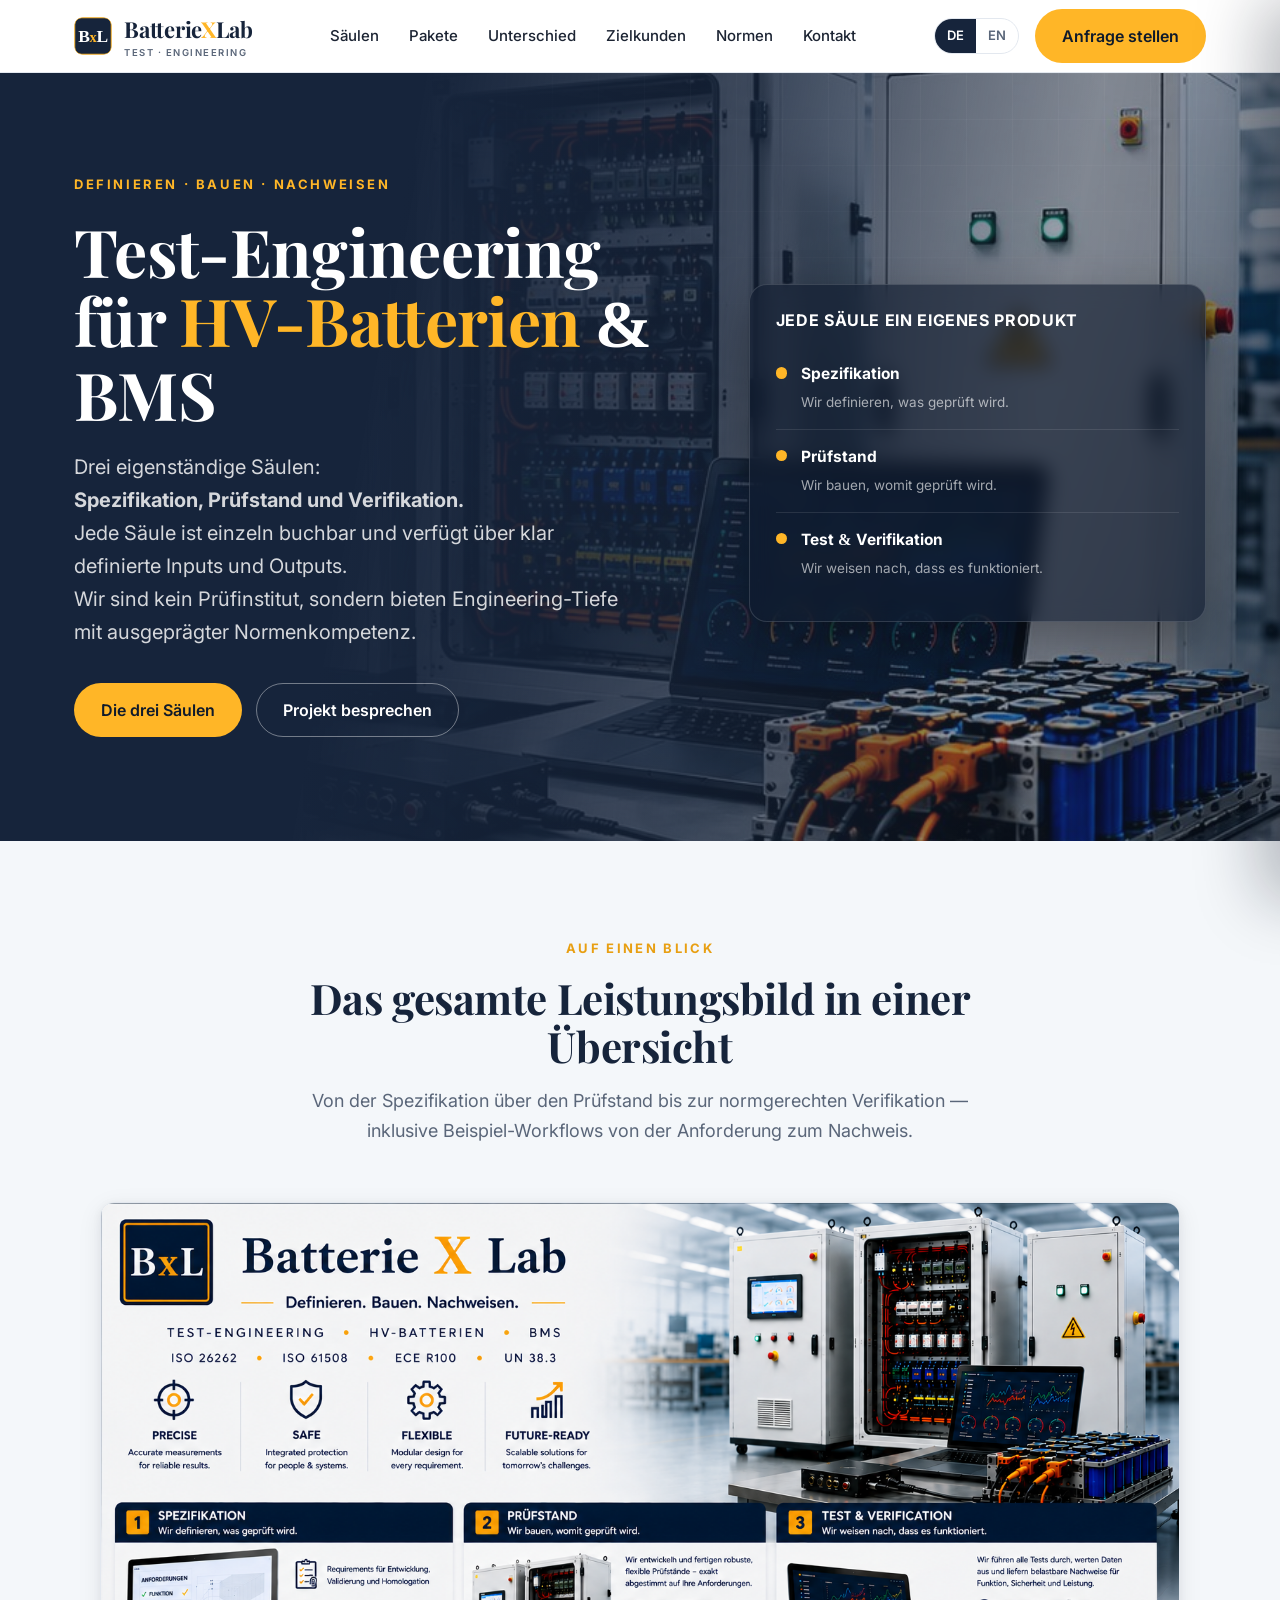
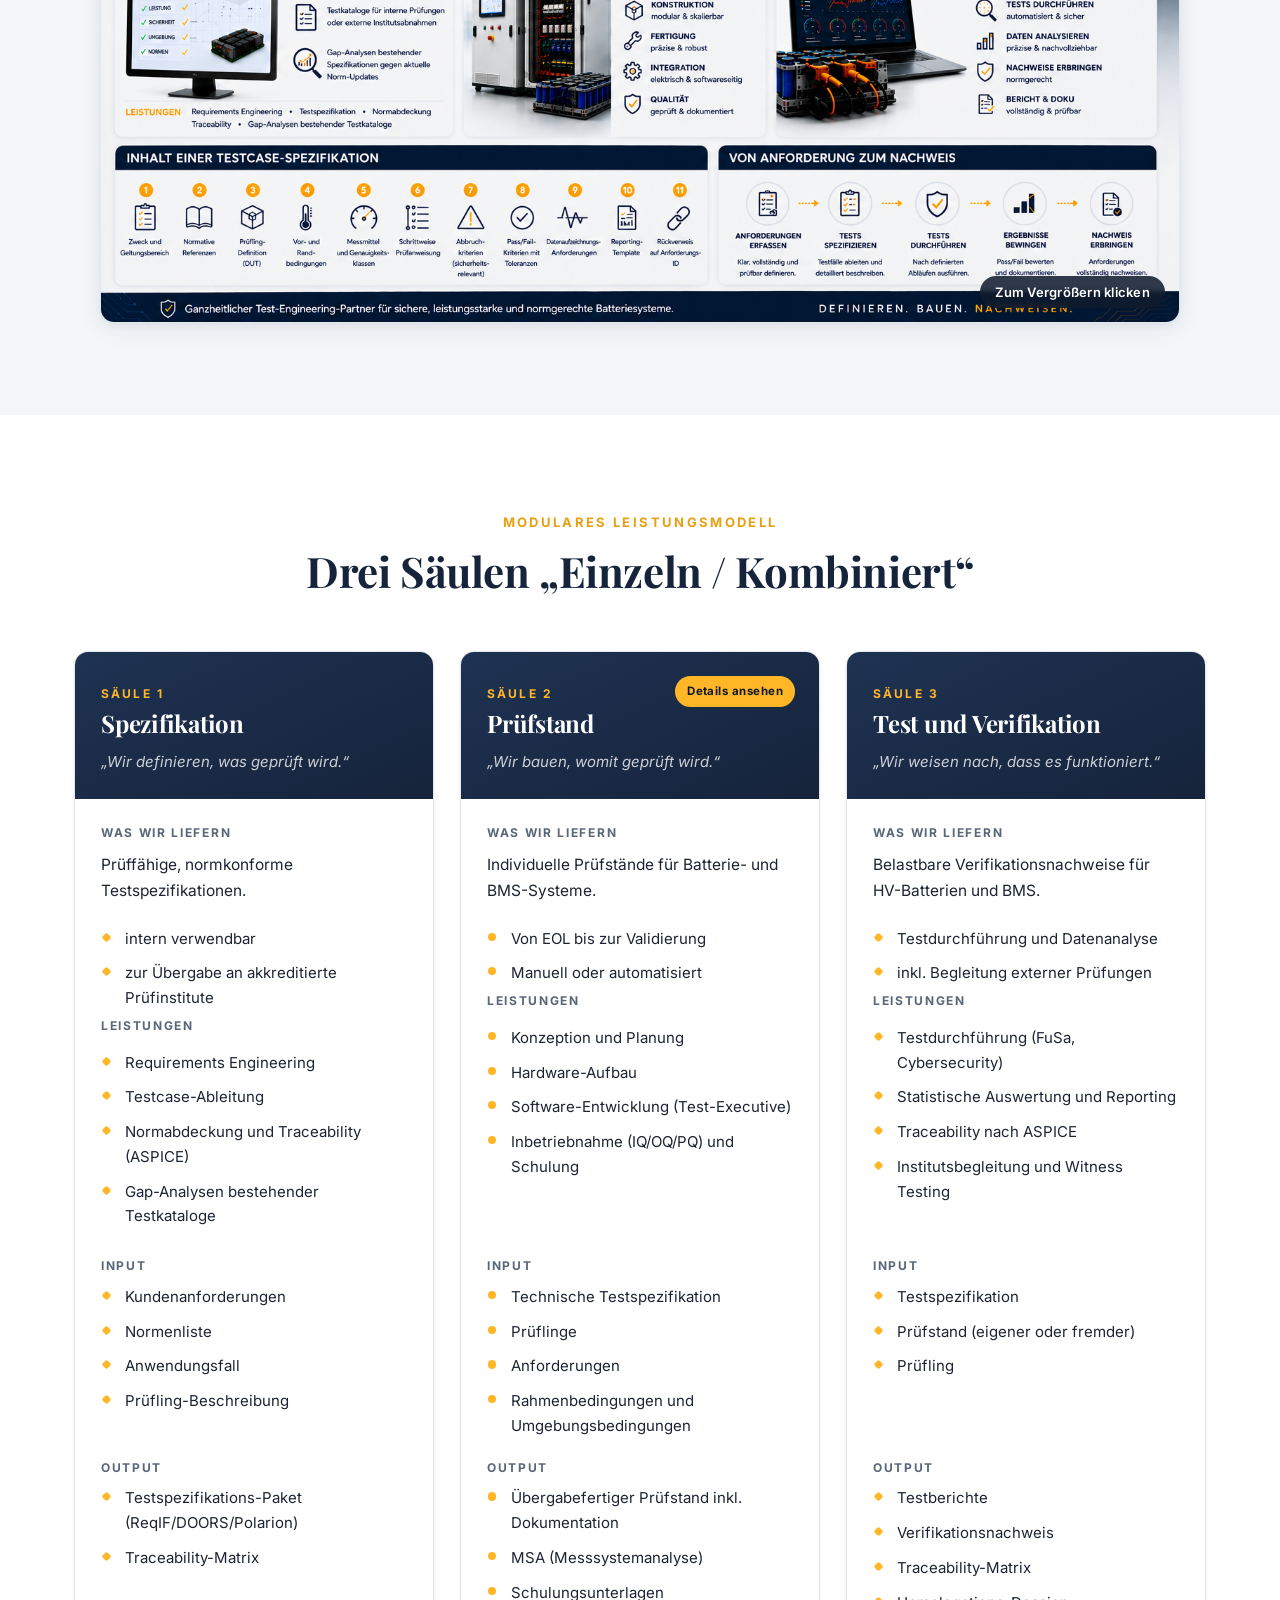
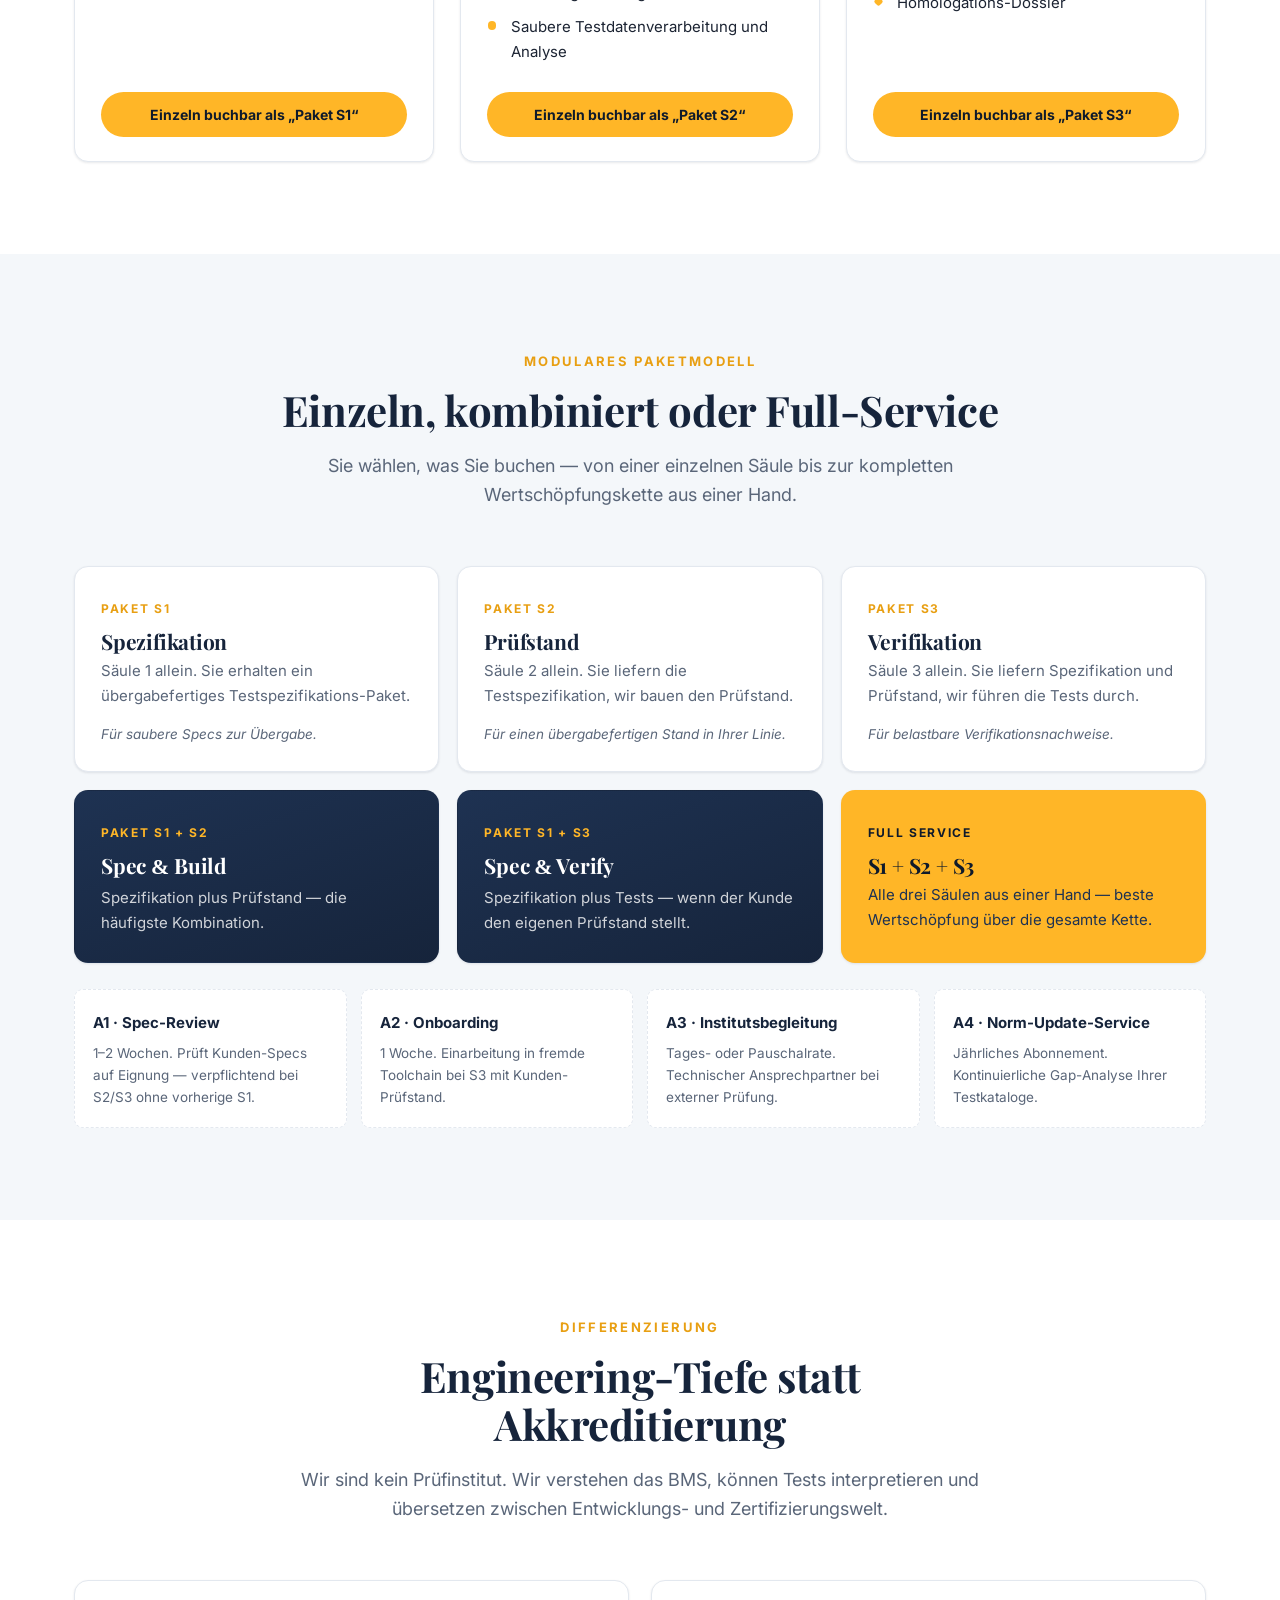
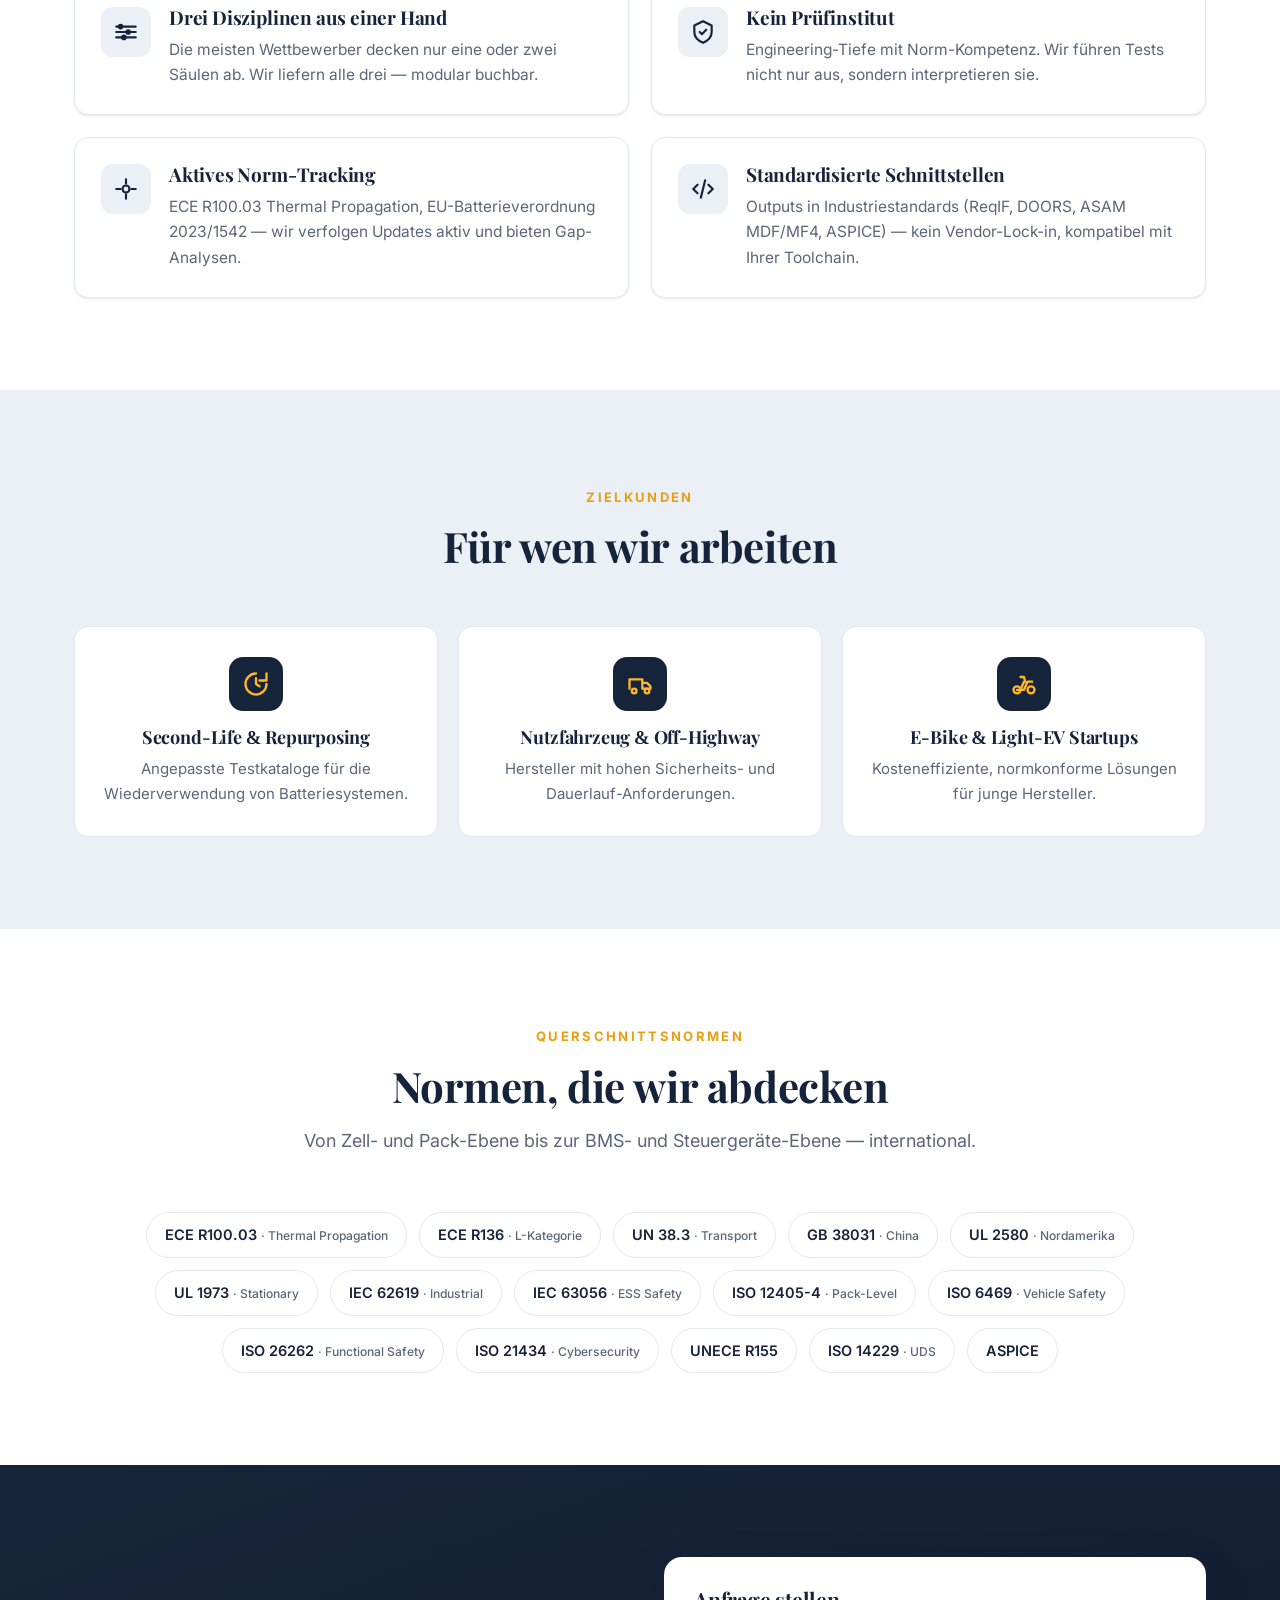
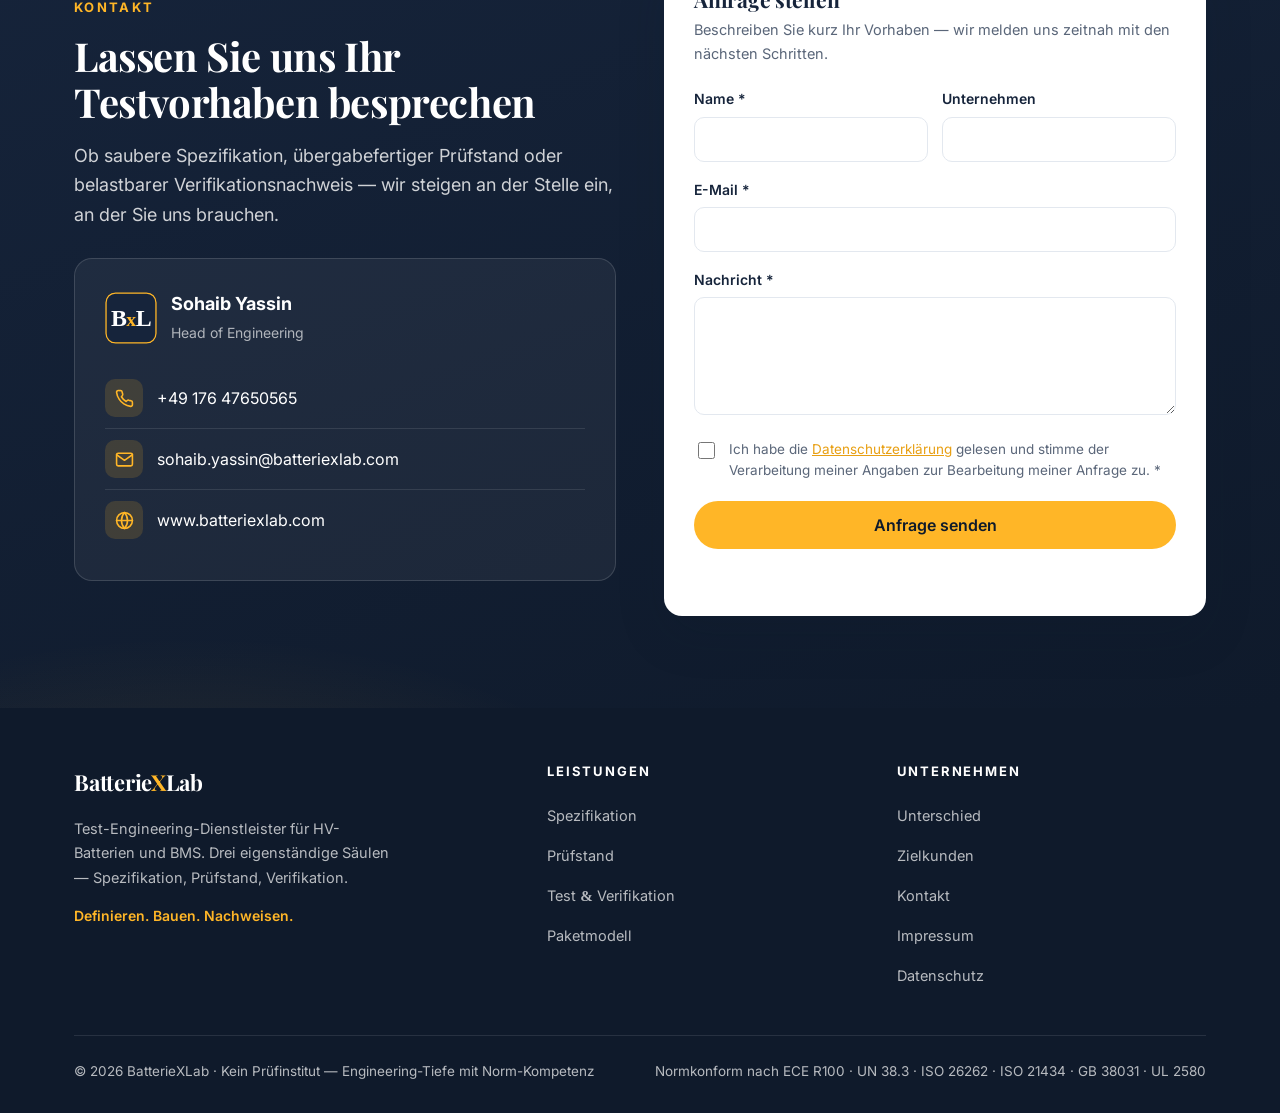
==== commit d25e80cd: "Add Säule 2 / Pillar 2 details drawer + spell out "&" on page 3 - New slide-over drawer (right) open" ====
--- a/index.html
+++ b/index.html
@@ -22,7 +22,7 @@
   <link rel="preconnect" href="https://fonts.googleapis.com" />
   <link rel="preconnect" href="https://fonts.gstatic.com" crossorigin />
   <link href="https://fonts.googleapis.com/css2?family=Inter:wght@400;500;600;700&family=Playfair+Display:wght@600;700&display=swap" rel="stylesheet" />
-  <link rel="stylesheet" href="css/styles.css?v=20260610b" />
+  <link rel="stylesheet" href="css/styles.css?v=20260610c" />
 </head>
 <body>
 
@@ -137,7 +137,7 @@
             <ul class="feature-list">
               <li>Requirements Engineering</li>
               <li>Testcase-Ableitung</li>
-              <li>Normabdeckung <span class="amp">&amp;</span> Traceability (ASPICE)</li>
+              <li>Normabdeckung und Traceability (ASPICE)</li>
               <li>Gap-Analysen bestehender Testkataloge</li>
             </ul>
           </div>
@@ -161,11 +161,12 @@
         </article>
 
         <!-- Säule 2 -->
-        <article class="pillar reveal">
+        <article class="pillar reveal pillar--clickable" data-drawer-open="drawer-s2" role="button" tabindex="0" aria-haspopup="dialog" aria-label="Säule 2 – Prüfstand: Details ansehen">
           <div class="pillar-top">
             <span class="kicker">Säule 2</span>
             <h3>Prüfstand</h3>
             <p class="promise">„Wir bauen, womit geprüft wird.“</p>
+            <span class="pillar-more" aria-hidden="true">Details ansehen</span>
           </div>
           <div class="pillar-body">
             <p class="label">Was wir liefern</p>
@@ -176,10 +177,10 @@
             </ul>
             <p class="label">Leistungen</p>
             <ul class="feature-list bullets-circle">
-              <li>Konzeption <span class="amp">&amp;</span> Planung</li>
+              <li>Konzeption und Planung</li>
               <li>Hardware-Aufbau</li>
               <li>Software-Entwicklung (Test-Executive)</li>
-              <li>Inbetriebnahme (IQ/OQ/PQ) <span class="amp">&amp;</span> Schulung</li>
+              <li>Inbetriebnahme (IQ/OQ/PQ) und Schulung</li>
             </ul>
           </div>
           <div class="io-flow">
@@ -188,7 +189,7 @@
                 <li>Technische Testspezifikation</li>
                 <li>Prüflinge</li>
                 <li>Anforderungen</li>
-                <li>Rahmenbedingungen <span class="amp">&amp;</span> Umgebungsbedingungen</li>
+                <li>Rahmenbedingungen und Umgebungsbedingungen</li>
               </ul>
             </div>
             <div class="io out"><b>Output</b>
@@ -207,7 +208,7 @@
         <article class="pillar reveal">
           <div class="pillar-top">
             <span class="kicker">Säule 3</span>
-            <h3>Test <span class="amp">&amp;</span> Verifikation</h3>
+            <h3>Test und Verifikation</h3>
             <p class="promise">„Wir weisen nach, dass es funktioniert.“</p>
           </div>
           <div class="pillar-body">
@@ -220,9 +221,9 @@
             <p class="label">Leistungen</p>
             <ul class="feature-list">
               <li>Testdurchführung (FuSa, Cybersecurity)</li>
-              <li>Statistische Auswertung <span class="amp">&amp;</span> Reporting</li>
+              <li>Statistische Auswertung und Reporting</li>
               <li>Traceability nach ASPICE</li>
-              <li>Institutsbegleitung <span class="amp">&amp;</span> Witness Testing</li>
+              <li>Institutsbegleitung und Witness Testing</li>
             </ul>
           </div>
           <div class="io-flow">
@@ -509,6 +510,101 @@
     <img src="" alt="" />
   </div>
 
-  <script src="js/main.js?v=20260610"></script>
+  <!-- ===== Säule 2 details drawer ===== -->
+  <div class="drawer-overlay" id="drawer-overlay" hidden></div>
+  <aside class="drawer" id="drawer-s2" role="dialog" aria-modal="true" aria-labelledby="drawer-s2-title" aria-hidden="true">
+    <div class="drawer-head">
+      <span class="kicker">Säule 2 · Prüfstand</span>
+      <button type="button" class="drawer-close" aria-label="Schließen">&times;</button>
+    </div>
+    <div class="drawer-body">
+      <h2 id="drawer-s2-title">Prüfstand</h2>
+      <p class="drawer-promise">„Wir bauen, womit geprüft wird.“</p>
+
+      <section class="drawer-section">
+        <h3>Was wir liefern</h3>
+        <p>Wir entwickeln und liefern maßgeschneiderte Prüfstände für Zellen, Module, Batteriepacks und BMS-Systeme. Unsere Lösungen decken alle relevanten Testarten ab — von EOL (End-of-Line) über HIL (Hardware-in-the-Loop) bis hin zu DV/PV-Validierung und Charakterisierung. Je nach Anforderung realisieren wir Prüfstände als vollautomatisierte Industrieanlagen oder flexible manuelle Testsysteme.</p>
+      </section>
+
+      <section class="drawer-section">
+        <h3>Leistungen</h3>
+
+        <div class="drawer-item">
+          <h4>Konzeption und Planung</h4>
+          <p>Wir entwickeln Prüfstandslösungen von Grund auf, abgestimmt auf Ihre technischen, prozessualen und normativen Anforderungen. Dazu gehören Lastenhefte, Architekturdesign, Schnittstellenkonzepte sowie die Definition der gesamten Teststrategie. Ziel ist eine skalierbare, robuste und zukunftssichere Systemarchitektur.</p>
+        </div>
+
+        <div class="drawer-item">
+          <h4>Hardware-Aufbau</h4>
+          <p>Wir übernehmen den kompletten mechanischen und elektrischen Aufbau der Prüfstandsinfrastruktur. Dazu zählen:</p>
+          <ul class="feature-list bullets-circle">
+            <li>Aufbau von Prüfplatzstrukturen</li>
+            <li>Hochwertige und normgerechte Verdrahtung (Signal, Leistung, Daten)</li>
+            <li>Integration von Sicherheitskonzepten (Not-Aus, Interlocks, Schutzsysteme)</li>
+            <li>EMV-gerechte Auslegung und industrielle Robustheit</li>
+          </ul>
+          <p>Das Ergebnis sind betriebssichere Systeme für den Dauerbetrieb.</p>
+        </div>
+
+        <div class="drawer-item">
+          <h4>Software-Entwicklung (Test-Executive)</h4>
+          <p>Wir entwickeln leistungsfähige Testsoftware zur Steuerung, Automatisierung und Auswertung Ihrer Prüfprozesse. Die Software übernimmt:</p>
+          <ul class="feature-list bullets-circle">
+            <li>Vollautomatische Testabläufe (Sequencing, Steuerung, Logging)</li>
+            <li>Ansteuerung von Messgeräten, Lasten und BMS-Komponenten</li>
+            <li>Echtzeit-Datenerfassung und Monitoring</li>
+            <li>Schnittstellen zu Datenbanken und MES-/Cloud-Systemen</li>
+            <li>Reproduzierbare Testzyklen für Serien- und Validierungstests</li>
+          </ul>
+          <p>Fokus liegt auf Stabilität, Skalierbarkeit und einfacher Bedienbarkeit.</p>
+        </div>
+
+        <div class="drawer-item">
+          <h4>Inbetriebnahme (IQ/OQ/PQ) und Schulung</h4>
+          <p>Wir begleiten die vollständige Inbetriebnahme Ihrer Anlage bis zur produktiven Nutzung. Dabei führen wir durch:</p>
+          <ul class="feature-list bullets-circle">
+            <li><b>IQ</b> (Installation Qualification): Prüfung der korrekten Installation aller Komponenten</li>
+            <li><b>OQ</b> (Operational Qualification): Funktionstests unter definierten Betriebsbedingungen</li>
+            <li><b>PQ</b> (Performance Qualification): Validierung der Leistungsfähigkeit im realen Einsatz</li>
+          </ul>
+          <p>Zusätzlich schulen wir Ihr Team umfassend in Bedienung, Wartung und Fehleranalyse, um einen sicheren und effizienten Betrieb zu gewährleisten.</p>
+        </div>
+      </section>
+
+      <section class="drawer-section drawer-io">
+        <h3>Input und Output</h3>
+        <div class="drawer-io-grid">
+          <div>
+            <p class="label">Input</p>
+            <p>Für die Projektumsetzung benötigen wir:</p>
+            <ul class="feature-list bullets-circle">
+              <li>Technische Testspezifikation</li>
+              <li>Prüflinge (Zellen, Module, Packs oder BMS)</li>
+              <li>Anforderungen an Stückzahl, Taktzeit und Automatisierungsgrad</li>
+              <li>Rahmenbedingungen wie Normen, Schnittstellen und Umgebungsbedingungen</li>
+            </ul>
+            <p class="drawer-note">Der Input kann entweder vom Kunden kommen oder aus Paket S1 stammen, das mit Paket S2 kombiniert wird. Unser Team kümmert sich um alle oben genannten Themen.</p>
+          </div>
+          <div>
+            <p class="label">Output</p>
+            <p>Am Ende erhalten Sie ein vollständig validiertes System:</p>
+            <ul class="feature-list bullets-circle">
+              <li>Übergabefertiger Prüfstand inkl. Dokumentation</li>
+              <li>Abnahme nach IQ/OQ/PQ-Standards</li>
+              <li>MSA (Messsystemanalyse) zur Sicherstellung der Messqualität</li>
+              <li>Schulungsunterlagen und Training für Ihr Team</li>
+              <li>Datenstruktur für saubere Testdatenverarbeitung und Analyse</li>
+            </ul>
+          </div>
+        </div>
+      </section>
+
+      <div class="drawer-cta">
+        <a href="#kontakt" class="btn btn--primary" data-drawer-close>Projekt besprechen</a>
+      </div>
+    </div>
+  </aside>
+
+  <script src="js/main.js?v=20260610c"></script>
 </body>
 </html>
--- a/css/styles.css
+++ b/css/styles.css
@@ -300,6 +300,68 @@
 .io-flow .io b { display: block; font-size: 12px; letter-spacing: .14em; text-transform: uppercase; color: var(--muted); width: auto; margin-bottom: 4px; }
 .io-flow .io span { color: var(--ink); }
 .io-flow .arrow { display: none; }
+
+/* ---------- Detail drawer (slide-over) ---------- */
+.pillar--clickable { cursor: pointer; }
+.pillar--clickable:focus-visible { outline: 3px solid var(--yellow); outline-offset: 3px; }
+.pillar-more {
+  position: absolute; top: 24px; right: 24px; z-index: 2;
+  display: inline-flex; align-items: center; gap: 6px;
+  font-size: 11.5px; font-weight: 700; letter-spacing: .04em;
+  color: var(--navy-900); background: var(--yellow);
+  padding: 6px 12px; border-radius: 999px; white-space: nowrap;
+  transition: transform .18s ease, box-shadow .18s ease;
+}
+.pillar--clickable:hover .pillar-more { transform: translateX(3px); box-shadow: 0 6px 16px rgba(255,182,39,.4); }
+
+.drawer-overlay {
+  position: fixed; inset: 0; background: rgba(11,18,32,.55);
+  opacity: 0; transition: opacity .25s ease; z-index: 80;
+}
+.drawer-overlay.show { opacity: 1; }
+
+.drawer {
+  position: fixed; top: 0; right: 0; height: 100%;
+  width: min(640px, 94vw); background: #fff; z-index: 90;
+  box-shadow: -20px 0 60px rgba(11,18,32,.28);
+  transform: translateX(100%); transition: transform .3s ease;
+  display: flex; flex-direction: column; overflow: hidden;
+}
+.drawer.open { transform: translateX(0); }
+.drawer-head {
+  flex: none; display: flex; align-items: center; justify-content: space-between; gap: 16px;
+  padding: 20px 28px; background: linear-gradient(155deg, var(--navy-700), var(--navy)); color: #fff;
+}
+.drawer-head .kicker { font-size: 12px; font-weight: 700; letter-spacing: .18em; text-transform: uppercase; color: var(--yellow); }
+.drawer-close {
+  flex: none; width: 38px; height: 38px; border-radius: 50%;
+  border: 1px solid rgba(255,255,255,.3); background: transparent; color: #fff;
+  font-size: 22px; line-height: 1; cursor: pointer; transition: background .15s ease;
+}
+.drawer-close:hover { background: rgba(255,255,255,.12); }
+.drawer-body { overflow-y: auto; padding: 28px; }
+.drawer-body > h2 { font-size: 30px; color: var(--navy); }
+.drawer-promise { font-style: italic; color: var(--muted); margin-top: 6px; font-size: 16px; }
+.drawer-section { margin-top: 30px; }
+.drawer-section > h3 {
+  font-size: 13px; font-weight: 700; letter-spacing: .14em; text-transform: uppercase; color: var(--muted);
+  padding-bottom: 10px; border-bottom: 1px solid var(--line); margin-bottom: 16px;
+}
+.drawer-section p { color: var(--ink); font-size: 15.5px; line-height: 1.65; margin-bottom: 10px; }
+.drawer-item { margin-bottom: 22px; }
+.drawer-item h4 { font-size: 17px; color: var(--navy); margin-bottom: 6px; }
+.drawer-item .feature-list { margin: 8px 0; }
+.drawer-io-grid { display: grid; grid-template-columns: 1fr 1fr; gap: 28px; }
+.drawer-io .label { font-size: 12px; font-weight: 700; letter-spacing: .14em; text-transform: uppercase; color: var(--navy); margin-bottom: 8px; }
+.drawer-note { font-size: 13.5px; color: var(--muted); font-style: italic; margin-top: 10px; }
+.drawer-cta { margin-top: 28px; }
+body.drawer-open { overflow: hidden; }
+
+@media (max-width: 640px) {
+  .drawer-io-grid { grid-template-columns: 1fr; gap: 18px; }
+  .drawer-body { padding: 22px 20px; }
+  .pillar-more { position: static; display: inline-flex; margin-top: 14px; }
+}
 
 /* ---------- Packages ---------- */
 .pkg-grid { display: grid; grid-template-columns: repeat(3, 1fr); gap: 18px; }
